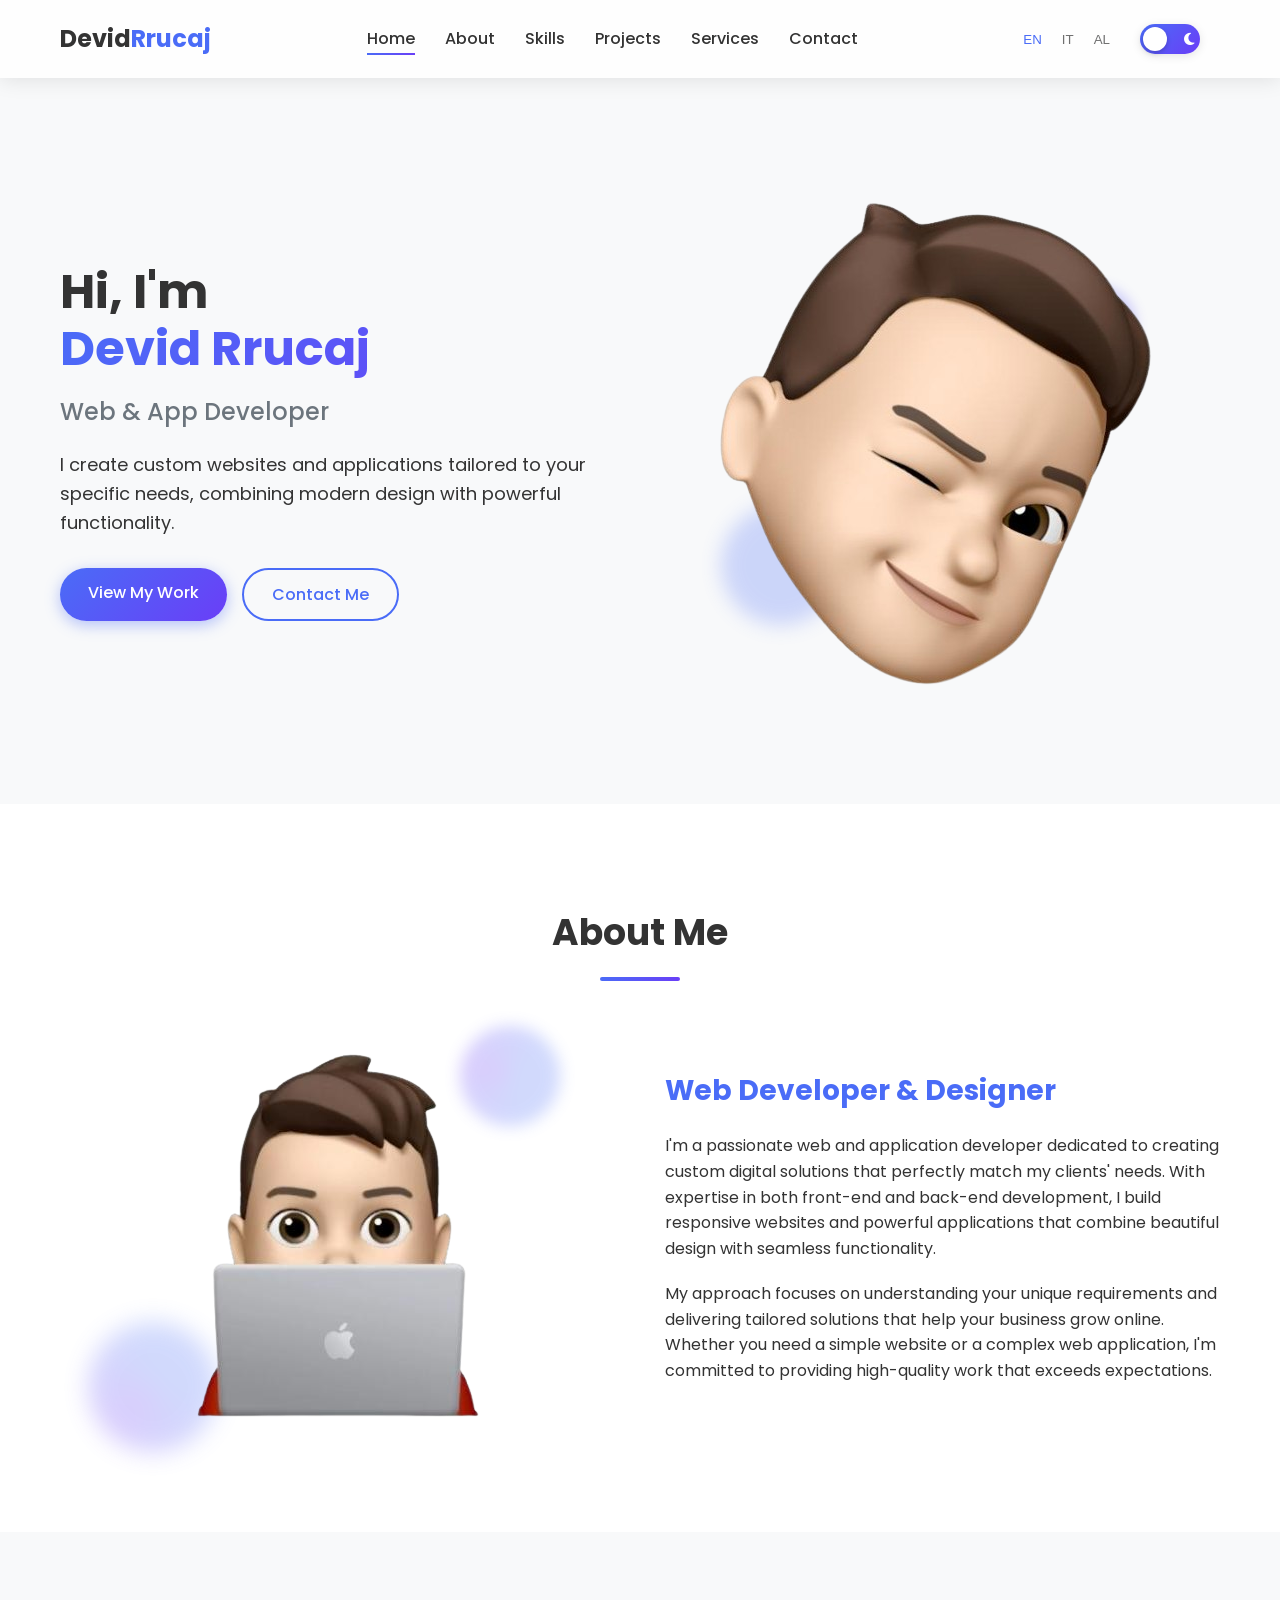
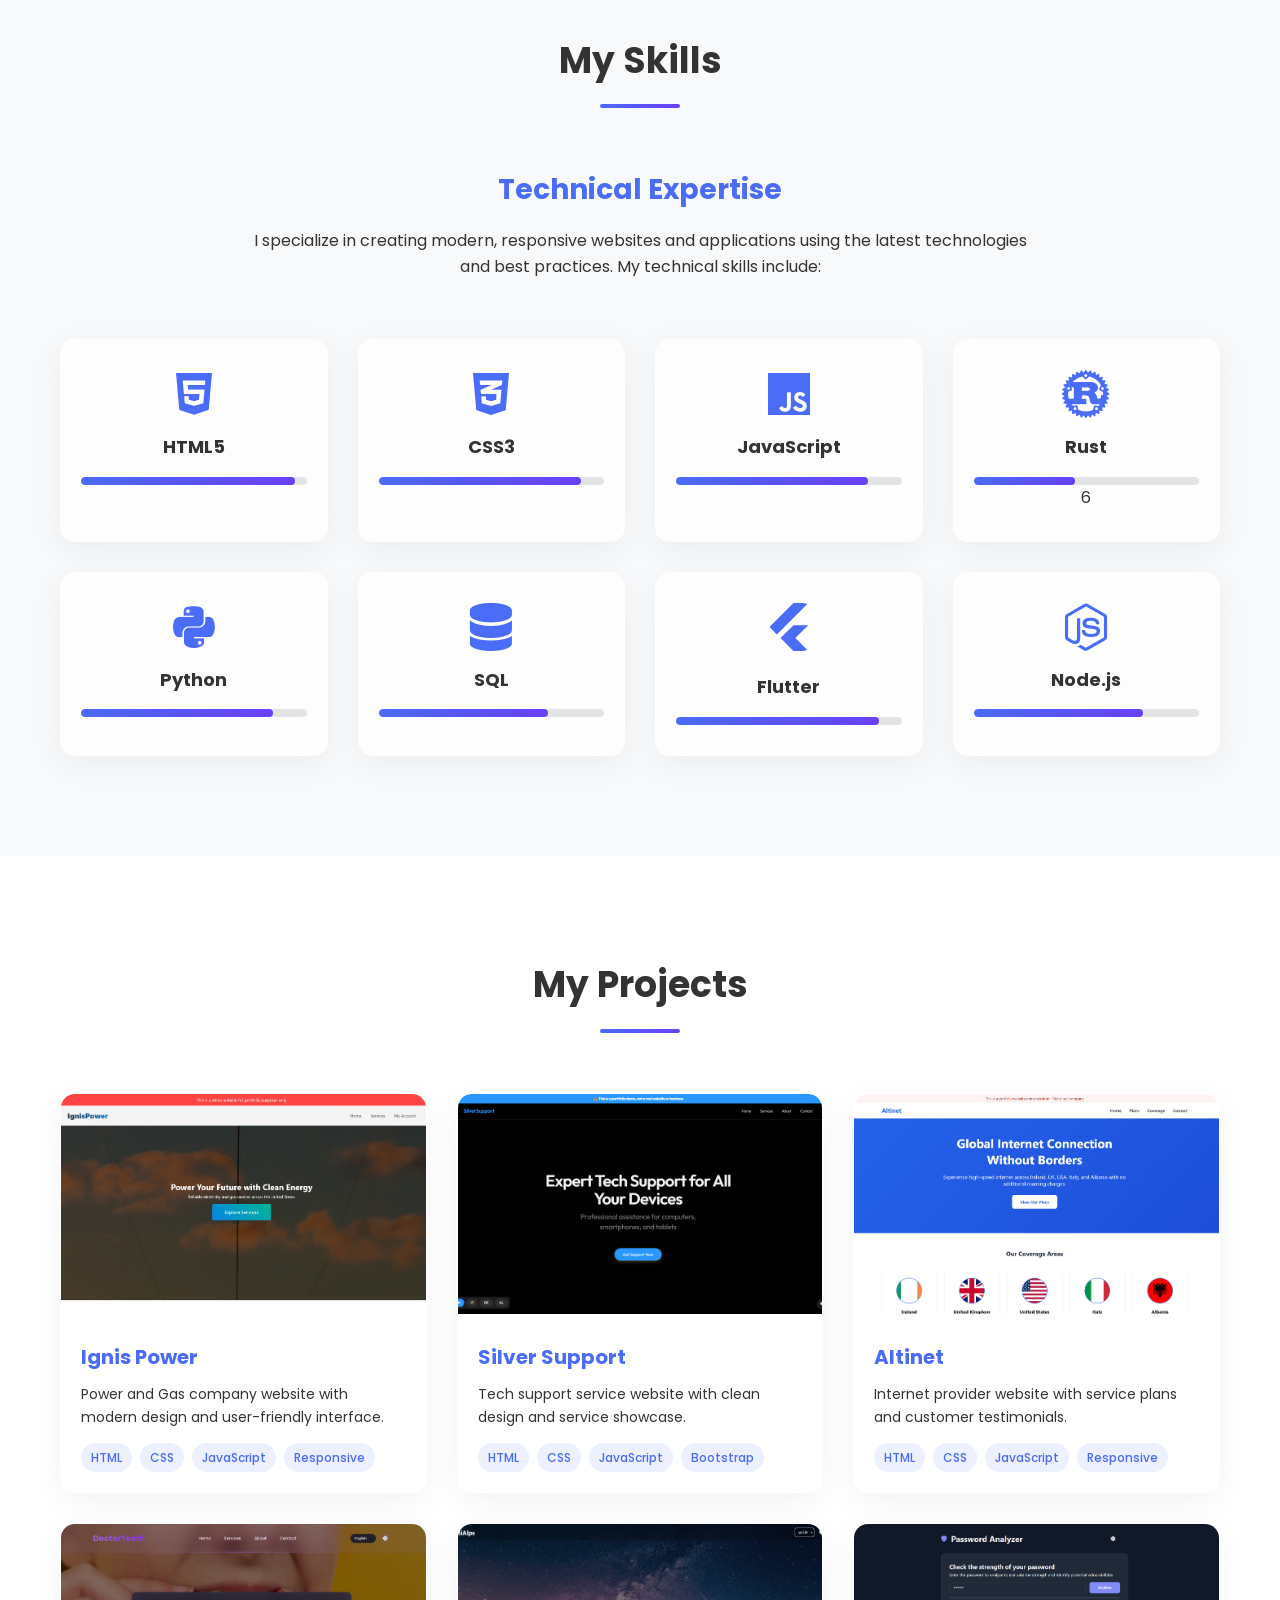
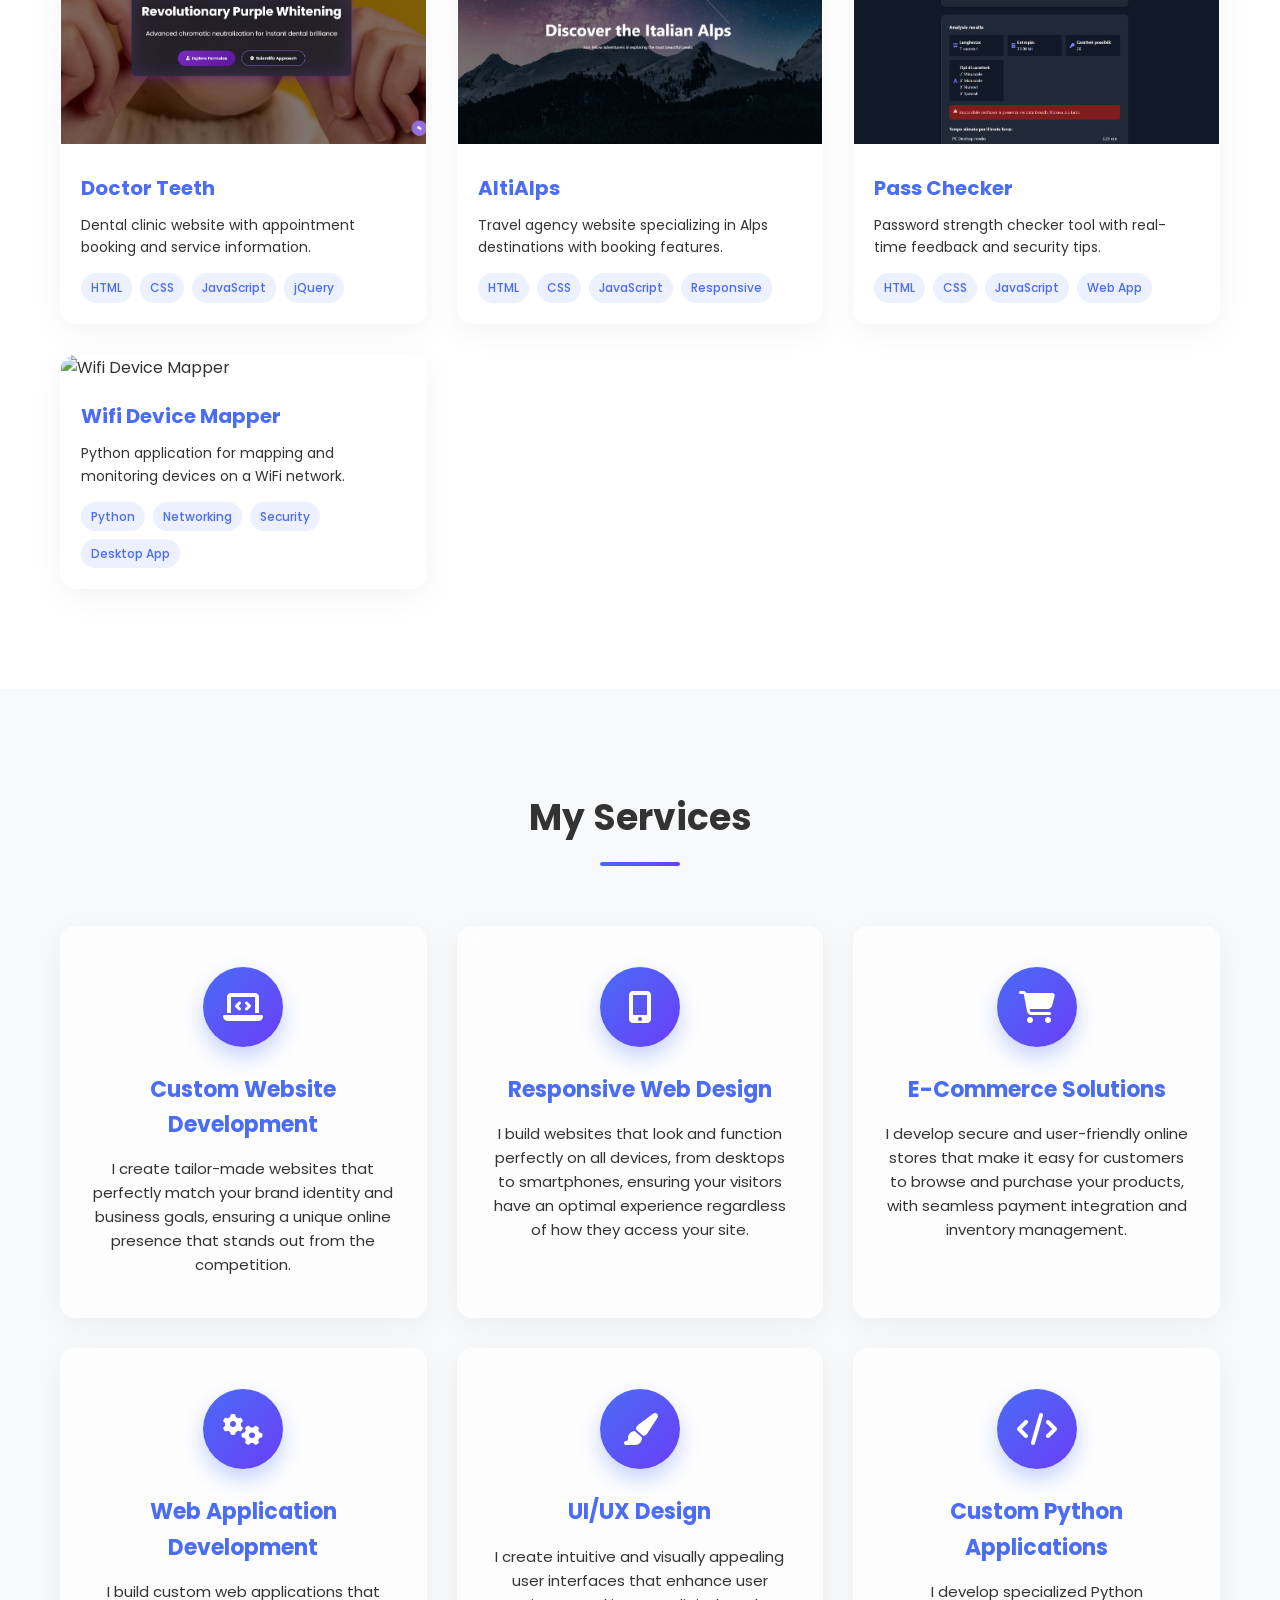
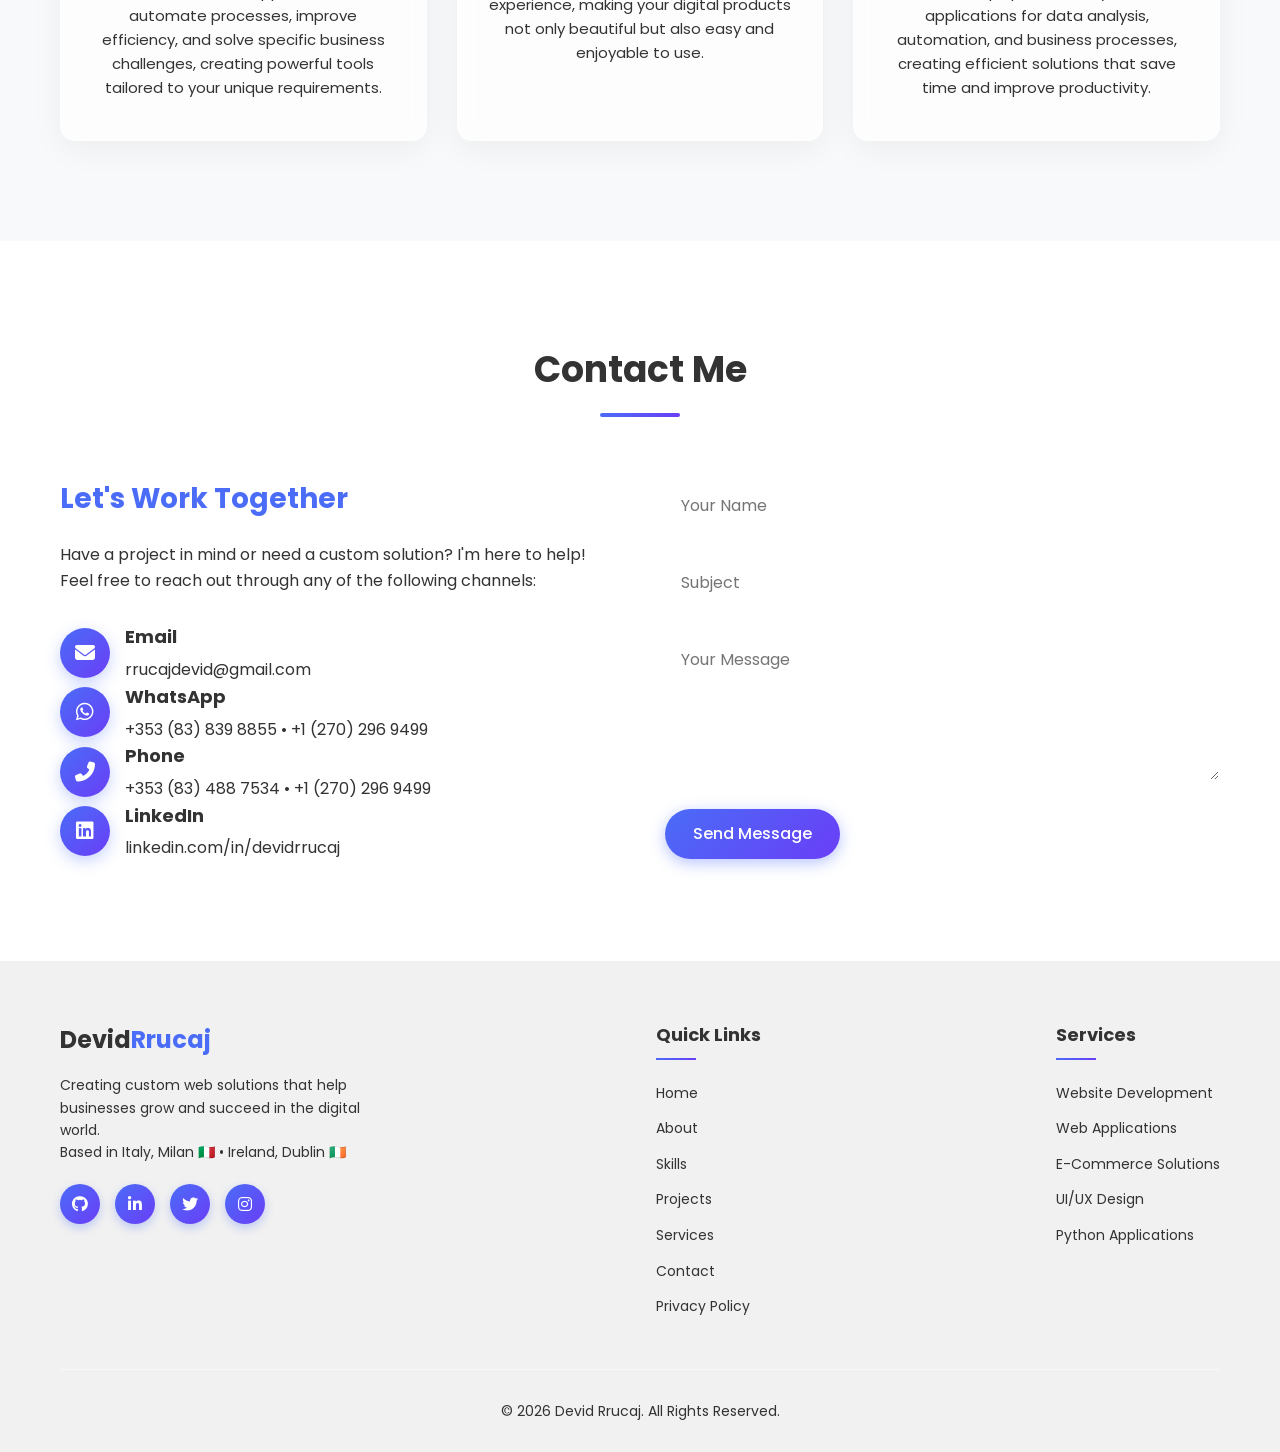
==== index.html @ 8ed17b0d "Update index.html" ====
<!DOCTYPE html>
<html lang="en">
<head>
    <meta charset="UTF-8">
    <meta name="viewport" content="width=device-width, initial-scale=1.0">
    <title>Devid Rrucaj | Web & App Developer</title>
    <link rel="stylesheet" href="css/style.css">
    <link rel="stylesheet" href="https://cdnjs.cloudflare.com/ajax/libs/font-awesome/6.4.0/css/all.min.css">
    <link href="https://fonts.googleapis.com/css2?family=Poppins:wght@300;400;500;600;700&display=swap" rel="stylesheet">
    <link rel="preconnect" href="https://fonts.googleapis.com">
    <link rel="preconnect" href="https://fonts.gstatic.com" crossorigin>
    <link href="https://fonts.googleapis.com/css2?family=Noto+Color+Emoji&display=swap" rel="stylesheet">
</head>
<body class="light-theme">
    <!-- Header Section -->
    <header>
        <div class="container">
            <div class="logo">
                <a href="https://portfolio.ddevid.online" style="text-decoration: none; color: inherit;">
                    <h1>Devid<span>Rrucaj</span></h1>
                </a>
            </div>
            <nav>
                <ul class="nav-links">
                    <li><a href="#home" class="nav-link active" data-en="Home" data-it="Home" data-al="Kryefaqja">Home</a></li>
                    <li><a href="#about" class="nav-link" data-en="About" data-it="Chi Sono" data-al="Rreth Meje">About</a></li>
                    <li><a href="#skills" class="nav-link" data-en="Skills" data-it="Competenze" data-al="Aftësitë">Skills</a></li>
                    <li><a href="#projects" class="nav-link" data-en="Projects" data-it="Progetti" data-al="Projektet">Projects</a></li>
                    <li><a href="#services" class="nav-link" data-en="Services" data-it="Servizi" data-al="Shërbimet">Services</a></li>
                    <li><a href="#contact" class="nav-link" data-en="Contact" data-it="Contatti" data-al="Kontakt">Contact</a></li>
                </ul>
            </nav>
            <div class="header-controls">
                <div class="language-selector">
                    <button class="lang-btn active" data-lang="en">EN</button>
                    <button class="lang-btn" data-lang="it">IT</button>
                    <button class="lang-btn" data-lang="al">AL</button>
                </div>
                <div class="theme-toggle">
                    <i class="fas fa-sun"></i>
                    <i class="fas fa-moon"></i>
                </div>
                <div class="mobile-menu-btn">
                    <span></span>
                    <span></span>
                    <span></span>
                </div>
            </div>
        </div>
    </header>

    <!-- Hero Section -->
    <section id="home" class="hero">
        <div class="container">
            <div class="hero-content">
                <h1 class="hero-title">
                    <span data-en="Hi, I'm" data-it="Ciao, sono" data-al="Përshëndetje, unë jam">Hi, I'm</span>
                    <span class="highlight">Devid Rrucaj</span>
                </h1>
                <h2 class="hero-subtitle">
                    <span data-en="Web & App Developer" data-it="Sviluppatore Web & App" data-al="Zhvillues Web & App">Web & App Developer</span>
                </h2>
                <p class="hero-description" data-en="I create custom websites and applications tailored to your specific needs, combining modern design with powerful functionality." data-it="Creo siti web e applicazioni personalizzate su misura per le tue esigenze specifiche, combinando design moderno con funzionalità potenti." data-al="Unë krijoj faqe interneti dhe aplikacione të personalizuara për nevojat tuaja specifike, duke kombinuar dizajnin modern me funksionalitet të fuqishëm.">I create custom websites and applications tailored to your specific needs, combining modern design with powerful functionality.</p>
                <div class="hero-buttons">
                    <a href="#projects" class="btn btn-primary" data-en="View My Work" data-it="Vedi i Miei Lavori" data-al="Shiko Punën Time">View My Work</a>
                    <a href="#contact" class="btn btn-secondary" data-en="Contact Me" data-it="Contattami" data-al="Më Kontakto">Contact Me</a>
                </div>
            </div>
            <div class="hero-image">
                <img src="img/profile.png" alt="Devid Rrucaj" class="no-frame">
            </div>
        </div>
    </section>

    <!-- About Section -->
    <section id="about" class="about">
        <div class="container">
            <div class="section-header">
                <h2 class="section-title" data-en="About Me" data-it="Chi Sono" data-al="Rreth Meje">About Me</h2>
                <div class="section-line"></div>
            </div>
            <div class="about-content">
                <div class="about-image">
                    <img src="img/about.png" alt="About Devid Rrucaj" class="no-frame">
                </div>
                <div class="about-text">
                    <h3 data-en="Web Developer & Designer" data-it="Sviluppatore Web & Designer" data-al="Zhvillues Web & Designer">Web Developer & Designer</h3>
                    <p data-en="I'm a passionate web and application developer dedicated to creating custom digital solutions that perfectly match my clients' needs. With expertise in both front-end and back-end development, I build responsive websites and powerful applications that combine beautiful design with seamless functionality." data-it="Sono uno sviluppatore web e di applicazioni appassionato, dedicato a creare soluzioni digitali personalizzate che si adattano perfettamente alle esigenze dei miei clienti. Con competenze sia nello sviluppo front-end che back-end, costruisco siti web responsive e applicazioni potenti che combinano un design accattivante con funzionalità impeccabili." data-al="Jam një zhvillues i pasionuar i faqeve të internetit dhe aplikacioneve, i përkushtuar për të krijuar zgjidhje dixhitale të personalizuara që përshtaten perfekt me nevojat e klientëve të mi. Me ekspertizë si në zhvillimin front-end ashtu edhe në back-end, unë ndërtoj faqe interneti responsive dhe aplikacione të fuqishme që kombinojnë dizajn të bukur me funksionalitet të përsosur.">I'm a passionate web and application developer dedicated to creating custom digital solutions that perfectly match my clients' needs. With expertise in both front-end and back-end development, I build responsive websites and powerful applications that combine beautiful design with seamless functionality.</p>
                    <p data-en="My approach focuses on understanding your unique requirements and delivering tailored solutions that help your business grow online. Whether you need a simple website or a complex web application, I'm committed to providing high-quality work that exceeds expectations." data-it="Il mio approccio si concentra sulla comprensione delle tue esigenze uniche e sulla fornitura di soluzioni su misura che aiutano la tua attività a crescere online. Che tu abbia bisogno di un semplice sito web o di un'applicazione web complessa, mi impegno a fornire un lavoro di alta qualità che superi le aspettative." data-al="Qasja ime fokusohet në kuptimin e kërkesave tuaja unike dhe ofrimin e zgjidhjeve të personalizuara që ndihmojnë biznesin tuaj të rritet online. Nëse keni nevojë për një faqe të thjeshtë interneti ose një aplikacion kompleks, unë jam i përkushtuar të ofroj punë të cilësisë së lartë që tejkalon pritshmëritë.">My approach focuses on understanding your unique requirements and delivering tailored solutions that help your business grow online. Whether you need a simple website or a complex web application, I'm committed to providing high-quality work that exceeds expectations.</p>
                </div>
            </div>
        </div>
    </section>

    <!-- Skills Section -->
    <section id="skills" class="skills">
        <div class="container">
            <div class="section-header">
                <h2 class="section-title" data-en="My Skills" data-it="Le Mie Competenze" data-al="Aftësitë e Mia">My Skills</h2>
                <div class="section-line"></div>
            </div>
            <div class="skills-content">
                <div class="skills-text">
                    <h3 data-en="Technical Expertise" data-it="Competenze Tecniche" data-al="Ekspertizë Teknike">Technical Expertise</h3>
                    <p data-en="I specialize in creating modern, responsive websites and applications using the latest technologies and best practices. My technical skills include:" data-it="Mi specializzo nella creazione di siti web e applicazioni moderne e responsive utilizzando le ultime tecnologie e le migliori pratiche. Le mie competenze tecniche includono:" data-al="Unë specializohem në krijimin e faqeve të internetit dhe aplikacioneve moderne dhe responsive duke përdorur teknologjitë më të fundit dhe praktikat më të mira. Aftësitë e mia teknike përfshijnë:">I specialize in creating modern, responsive websites and applications using the latest technologies and best practices. My technical skills include:</p>
                </div>
                <div class="skills-grid">
                    <div class="skill-card glass-card">
                        <i class="fab fa-html5"></i>
                        <h4>HTML5</h4>
                        <div class="skill-level">
                            <div class="skill-progress" style="width: 95%"></div>
                        </div>
                    </div>
                    <div class="skill-card glass-card">
                        <i class="fab fa-css3-alt"></i>
                        <h4>CSS3</h4>
                        <div class="skill-level">
                            <div class="skill-progress" style="width: 90%"></div>
                        </div>
                    </div>
                    <div class="skill-card glass-card">
                        <i class="fab fa-js"></i>
                        <h4>JavaScript</h4>
                        <div class="skill-level">
                            <div class="skill-progress" style="width: 85%"></div>
                        </div>
                    </div>
                    <div class="skill-card glass-card">
                        <i class="fab fa-rust"></i>
                        <h4>Rust</h4>
                        <div class="skill-level">
                            <div class="skill-progress" style="width: 45%"></div>
                        </div>6
                    </div>
                    <div class="skill-card glass-card">
                        <i class="fab fa-python"></i>
                        <h4>Python</h4>
                        <div class="skill-level">
                            <div class="skill-progress" style="width: 85%"></div>
                        </div>
                    </div>
                    <div class="skill-card glass-card">
                        <i class="fas fa-database"></i>
                        <h4>SQL</h4>
                        <div class="skill-level">
                            <div class="skill-progress" style="width: 75%"></div>
                        </div>
                    </div>
                    <div class="skill-card glass-card">
                        <img id="flutter-icon" src="img/assets/svg/flutterdark.svg" alt="Flutter" style="width: 48px; height: 48px; margin-bottom: 15px; color: var(--primary-color);" draggable="false">
                        <h4>Flutter</h4>
                        <div class="skill-level">
                            <div class="skill-progress" style="width: 90%"></div>
                        </div>
                    </div>
                    <div class="skill-card glass-card">
                        <i class="fab fa-node-js"></i>
                        <h4>Node.js</h4>
                        <div class="skill-level">
                            <div class="skill-progress" style="width: 75%"></div>
                        </div>
                    </div>
                </div>
            </div>
        </div>
    </section>

    <!-- Projects Section -->
    <section id="projects" class="projects">
        <div class="container">
            <div class="section-header">
                <h2 class="section-title" data-en="My Projects" data-it="I Miei Progetti" data-al="Projektet e Mia">My Projects</h2>
                <div class="section-line"></div>
            </div>
            <div class="projects-grid">
                <div class="project-card glass-card">
                    <div class="project-image">
                        <img src="img/projects/ignis-power.jpg" alt="Ignis Power">
                        <div class="project-overlay">
                            <a href="https://dddevid.github.io/Business-websites-templates/IgnisPower%20-%20PowerAndGas/index.html" target="_blank" class="btn btn-view">View Project</a>
                        </div>
                    </div>
                    <div class="project-info">
                        <h3>Ignis Power</h3>
                        <p data-en="Power and Gas company website with modern design and user-friendly interface." data-it="Sito web di una compagnia di energia e gas con design moderno e interfaccia user-friendly." data-al="Faqe interneti për kompani energjie dhe gazi me dizajn modern dhe ndërfaqe të përdorshme.">Power and Gas company website with modern design and user-friendly interface.</p>
                        <div class="project-tags">
                            <span>HTML</span>
                            <span>CSS</span>
                            <span>JavaScript</span>
                            <span>Responsive</span>
                        </div>
                    </div>
                </div>
                <div class="project-card glass-card">
                    <div class="project-image">
                        <img src="img/projects/silver-support.jpg" alt="Silver Support">
                        <div class="project-overlay">
                            <a href="https://dddevid.github.io/Business-websites-templates/SilverSupport%20-%20TechSupport/index.html" target="_blank" class="btn btn-view">View Project</a>
                        </div>
                    </div>
                    <div class="project-info">
                        <h3>Silver Support</h3>
                        <p data-en="Tech support service website with clean design and service showcase." data-it="Sito web di servizi di supporto tecnico con design pulito e presentazione dei servizi." data-al="Faqe interneti për shërbime të mbështetjes teknike me dizajn të pastër dhe prezantim të shërbimeve.">Tech support service website with clean design and service showcase.</p>
                        <div class="project-tags">
                            <span>HTML</span>
                            <span>CSS</span>
                            <span>JavaScript</span>
                            <span>Bootstrap</span>
                        </div>
                    </div>
                </div>
                <div class="project-card glass-card">
                    <div class="project-image">
                        <img src="img/projects/altinet.jpg" alt="Altinet">
                        <div class="project-overlay">
                            <a href="https://dddevid.github.io/Business-websites-templates/Altinet%20-%20InternetProvider/index.html" target="_blank" class="btn btn-view">View Project</a>
                        </div>
                    </div>
                    <div class="project-info">
                        <h3>Altinet</h3>
                        <p data-en="Internet provider website with service plans and customer testimonials." data-it="Sito web di un provider internet con piani di servizio e testimonianze dei clienti." data-al="Faqe interneti për ofrues interneti me plane shërbimi dhe dëshmi klientësh.">Internet provider website with service plans and customer testimonials.</p>
                        <div class="project-tags">
                            <span>HTML</span>
                            <span>CSS</span>
                            <span>JavaScript</span>
                            <span>Responsive</span>
                        </div>
                    </div>
                </div>
                <div class="project-card glass-card">
                    <div class="project-image">
                        <img src="img/projects/doctor-teeth.jpg" alt="Doctor Teeth">
                        <div class="project-overlay">
                            <a href="https://dddevid.github.io/Business-websites-templates/DoctorTeeth/" target="_blank" class="btn btn-view">View Project</a>
                        </div>
                    </div>
                    <div class="project-info">
                        <h3>Doctor Teeth</h3>
                        <p data-en="Dental clinic website with appointment booking and service information." data-it="Sito web di una clinica dentale con prenotazione appuntamenti e informazioni sui servizi." data-al="Faqe interneti për klinikë dentare me rezervim takimesh dhe informacione për shërbimet.">Dental clinic website with appointment booking and service information.</p>
                        <div class="project-tags">
                            <span>HTML</span>
                            <span>CSS</span>
                            <span>JavaScript</span>
                            <span>jQuery</span>
                        </div>
                    </div>
                </div>
                <div class="project-card glass-card">
                    <div class="project-image">
                        <img src="img/projects/alti-alps.jpg" alt="AltiAlps">
                        <div class="project-overlay">
                            <a href="https://dddevid.github.io/Business-websites-templates/AltiAlps%20-%20TravelToTheAlps/" target="_blank" class="btn btn-view">View Project</a>
                        </div>
                    </div>
                    <div class="project-info">
                        <h3>AltiAlps</h3>
                        <p data-en="Travel agency website specializing in Alps destinations with booking features." data-it="Sito web di un'agenzia di viaggi specializzata in destinazioni alpine con funzionalità di prenotazione." data-al="Faqe interneti për agjenci udhëtimi e specializuar në destinacione alpine me funksione rezervimi.">Travel agency website specializing in Alps destinations with booking features.</p>
                        <div class="project-tags">
                            <span>HTML</span>
                            <span>CSS</span>
                            <span>JavaScript</span>
                            <span>Responsive</span>
                        </div>
                    </div>
                </div>
                <div class="project-card glass-card">
                    <div class="project-image">
                        <img src="img/projects/pass-checker.jpg" alt="Pass Checker">
                        <div class="project-overlay">
                            <a href="https://dddevid.github.io/PassChecker/" target="_blank" class="btn btn-view">View Project</a>
                        </div>
                    </div>
                    <div class="project-info">
                        <h3>Pass Checker</h3>
                        <p data-en="Password strength checker tool with real-time feedback and security tips." data-it="Strumento di verifica della robustezza delle password con feedback in tempo reale e suggerimenti per la sicurezza." data-al="Mjet për kontrollin e fortësisë së fjalëkalimeve me reagime në kohë reale dhe këshilla sigurie.">Password strength checker tool with real-time feedback and security tips.</p>
                        <div class="project-tags">
                            <span>HTML</span>
                            <span>CSS</span>
                            <span>JavaScript</span>
                            <span>Web App</span>
                        </div>
                    </div>
                </div>
                <div class="project-card glass-card">
                    <div class="project-image">
                        <img src="https://github.com/dddevid/WifiDeviceMapper/blob/main/Images/image(3).png?raw=true" alt="Wifi Device Mapper">
                        <div class="project-overlay">
                            <a href="https://github.com/dddevid/WifiDeviceMapper" target="_blank" class="btn btn-view">View Project</a>
                        </div>
                    </div>
                    <div class="project-info">
                        <h3>Wifi Device Mapper</h3>
                        <p data-en="Python application for mapping and monitoring devices on a WiFi network." data-it="Applicazione Python per mappare e monitorare i dispositivi su una rete WiFi." data-al="Aplikacion Python për hartimin dhe monitorimin e pajisjeve në një rrjet WiFi.">Python application for mapping and monitoring devices on a WiFi network.</p>
                        <div class="project-tags">
                            <span>Python</span>
                            <span>Networking</span>
                            <span>Security</span>
                            <span>Desktop App</span>
                        </div>
                    </div>
                </div>
            </div>
        </div>
    </section>

    <!-- Services Section -->
    <section id="services" class="services">
        <div class="container">
            <div class="section-header">
                <h2 class="section-title" data-en="My Services" data-it="I Miei Servizi" data-al="Shërbimet e Mia">My Services</h2>
                <div class="section-line"></div>
            </div>
            <div class="services-grid">
                <div class="service-card glass-card">
                    <div class="service-icon">
                        <i class="fas fa-laptop-code"></i>
                    </div>
                    <h3 data-en="Custom Website Development" data-it="Sviluppo di Siti Web Personalizzati" data-al="Zhvillim i Faqeve të Internetit të Personalizuara">Custom Website Development</h3>
                    <p data-en="I create tailor-made websites that perfectly match your brand identity and business goals, ensuring a unique online presence that stands out from the competition." data-it="Creo siti web su misura che si adattano perfettamente all'identità del tuo brand e agli obiettivi aziendali, garantendo una presenza online unica che si distingue dalla concorrenza." data-al="Unë krijoj faqe interneti të personalizuara që përshtaten perfekt me identitetin e markës tuaj dhe qëllimet e biznesit, duke siguruar një prezencë unike online që dallohet nga konkurrenca.">I create tailor-made websites that perfectly match your brand identity and business goals, ensuring a unique online presence that stands out from the competition.</p>
                </div>
                <div class="service-card glass-card">
                    <div class="service-icon">
                        <i class="fas fa-mobile-alt"></i>
                    </div>
                    <h3 data-en="Responsive Web Design" data-it="Design Web Responsive" data-al="Dizajn Web Responsive">Responsive Web Design</h3>
                    <p data-en="I build websites that look and function perfectly on all devices, from desktops to smartphones, ensuring your visitors have an optimal experience regardless of how they access your site." data-it="Costruisco siti web che appaiono e funzionano perfettamente su tutti i dispositivi, dai desktop agli smartphone, garantendo ai tuoi visitatori un'esperienza ottimale indipendentemente da come accedono al tuo sito." data-al="Unë ndërtoj faqe interneti që duken dhe funzionojnë perfekt në të gjitha pajisjet, nga kompjuterët desktop tek telefonat inteligjentë, duke siguruar që vizitorët tuaj të kenë një përvojë optimale pavarësisht se si hyjnë në faqen tuaj.">I build websites that look and function perfectly on all devices, from desktops to smartphones, ensuring your visitors have an optimal experience regardless of how they access your site.</p>
                </div>
                <div class="service-card glass-card">
                    <div class="service-icon">
                        <i class="fas fa-shopping-cart"></i>
                    </div>
                    <h3 data-en="E-Commerce Solutions" data-it="Soluzioni E-Commerce" data-al="Zgjidhje E-Commerce">E-Commerce Solutions</h3>
                    <p data-en="I develop secure and user-friendly online stores that make it easy for customers to browse and purchase your products, with seamless payment integration and inventory management." data-it="Sviluppo negozi online sicuri e facili da usare che rendono semplice per i clienti sfogliare e acquistare i tuoi prodotti, con integrazione dei pagamenti e gestione dell'inventario senza problemi." data-al="Unë zhvilloj dyqane online të sigurta dhe të përdorshme që e bëjnë të lehtë për klientët të shfletojnë dhe të blejnë produktet tuaja, me integrim të pagesave dhe menaxhim të inventarit pa probleme.">I develop secure and user-friendly online stores that make it easy for customers to browse and purchase your products, with seamless payment integration and inventory management.</p>
                </div>
                <div class="service-card glass-card">
                    <div class="service-icon">
                        <i class="fas fa-cogs"></i>
                    </div>
                    <h3 data-en="Web Application Development" data-it="Sviluppo di Applicazioni Web" data-al="Zhvillimi i Aplikacioneve Web">Web Application Development</h3>
                    <p data-en="I build custom web applications that automate processes, improve efficiency, and solve specific business challenges, creating powerful tools tailored to your unique requirements." data-it="Costruisco applicazioni web personalizzate che automatizzano i processi, migliorano l'efficienza e risolvono sfide aziendali specifiche, creando strumenti potenti adattati alle tue esigenze uniche." data-al="Unë ndërtoj aplikacione web të personalizuara që automatizojnë proceset, përmirësojnë efikasitetin dhe zgjidhin sfida specifike të biznesit, duke krijuar mjete të fuqishme të përshtatura për kërkesat tuaja unike.">I build custom web applications that automate processes, improve efficiency, and solve specific business challenges, creating powerful tools tailored to your unique requirements.</p>
                </div>
                <div class="service-card glass-card">
                    <div class="service-icon">
                        <i class="fas fa-paint-brush"></i>
                    </div>
                    <h3 data-en="UI/UX Design" data-it="Design UI/UX" data-al="Dizajn UI/UX">UI/UX Design</h3>
                    <p data-en="I create intuitive and visually appealing user interfaces that enhance user experience, making your digital products not only beautiful but also easy and enjoyable to use." data-it="Creo interfacce utente intuitive e visivamente accattivanti che migliorano l'esperienza utente, rendendo i tuoi prodotti digitali non solo belli ma anche facili e piacevoli da usare." data-al="Unë krijoj ndërfaqe përdoruesi intuitive dhe vizualisht tërheqëse që përmirësojnë përvojën e përdoruesit, duke i bërë produktet tuaja dixhitale jo vetëm të bukura por edhe të lehta dhe të këndshme për t'u përdorur.">I create intuitive and visually appealing user interfaces that enhance user experience, making your digital products not only beautiful but also easy and enjoyable to use.</p>
                </div>
                <div class="service-card glass-card">
                    <div class="service-icon">
                        <i class="fas fa-code"></i>
                    </div>
                    <h3 data-en="Custom Python Applications" data-it="Applicazioni Python Personalizzate" data-al="Aplikacione Python të Personalizuara">Custom Python Applications</h3>
                    <p data-en="I develop specialized Python applications for data analysis, automation, and business processes, creating efficient solutions that save time and improve productivity." data-it="Sviluppo applicazioni Python specializzate per l'analisi dei dati, l'automazione e i processi aziendali, creando soluzioni efficienti che fanno risparmiare tempo e migliorano la produttività." data-al="Unë zhvilloj aplikacione të specializuara Python për analizën e të dhënave, automatizimin dhe proceset e biznesit, duke krijuar zgjidhje efikase që kursejnë kohë dhe përmirësojnë produktivitetin.">I develop specialized Python applications for data analysis, automation, and business processes, creating efficient solutions that save time and improve productivity.</p>
                </div>
            </div>
        </div>
    </section>

    <!-- Contact Section -->
    <section id="contact" class="contact">
        <div class="container">
            <div class="section-header">
                <h2 class="section-title" data-en="Contact Me" data-it="Contattami" data-al="Më Kontakto">Contact Me</h2>
                <div class="section-line"></div>
            </div>
            <div class="contact-content">
                <div class="contact-info">
                    <div class="contact-text">
                        <h3 data-en="Let's Work Together" data-it="Lavoriamo Insieme" data-al="Le të Punojmë Së Bashku">Let's Work Together</h3>
                        <p data-en="Have a project in mind or need a custom solution? I'm here to help! Feel free to reach out through any of the following channels:" data-it="Hai un progetto in mente o hai bisogno di una soluzione personalizzata? Sono qui per aiutarti! Sentiti libero di contattarmi attraverso uno dei seguenti canali:" data-al="Keni një projekt në mendje ose keni nevojë për një zgjidhje të personalizuar? Unë jam kët
                        </div>
                    </div>
                    <div class="contact-methods">
                        <div class="contact-method">
                            <div class="contact-icon">
                                <i class="fas fa-envelope"></i>
                            </div>
                            <div class="contact-details">
                                <h4 data-en="Email" data-it="Email" data-al="Email">Email</h4>
                                <a href="mailto:rrucajdevid@gmail.com">rrucajdevid@gmail.com</a>
                            </div>
                        </div>
                        <div class="contact-method">
                            <div class="contact-icon">
                                <i class="fab fa-whatsapp"></i>
                            </div>
                            <div class="contact-details">
                                <h4 data-en="WhatsApp" data-it="WhatsApp" data-al="WhatsApp">WhatsApp</h4>
                                <a href="https://wa.me/353838398855" target="_blank">+353 (83) 839 8855</a>
                                <span class="contact-separator">•</span>
                                <a href="https://wa.me/12702969499" target="_blank">+1 (270) 296 9499</a>
                            </div>
                        </div>
                        <div class="contact-method">
                            <div class="contact-icon">
                                <i class="fas fa-phone-alt"></i>
                            </div>
                            <div class="contact-details">
                                <h4 data-en="Phone" data-it="Telefono" data-al="Telefon">Phone</h4>
                                <a href="tel:+353834887534">+353 (83) 488 7534</a>
                                <span class="contact-separator">•</span>
                                <a href="tel:+12702969499">+1 (270) 296 9499</a>
                            </div>
                        </div>
                        <div class="contact-method">
                            <div class="contact-icon">
                                <i class="fab fa-linkedin"></i>
                            </div>
                            <div class="contact-details">
                                <h4 data-en="LinkedIn" data-it="LinkedIn" data-al="LinkedIn">LinkedIn</h4>
                                <a href="https://www.linkedin.com/in/devid-rrucaj-ba467b358" target="_blank">linkedin.com/in/devidrrucaj</a>
                            </div>
                        </div>
                    </div>
                </div>
                <div class="contact-form">
                    <form id="contact-form">
                        <div class="form-group">
                            <input type="text" class="form-control" id="name-input" placeholder="Your Name" name="name" required data-en-placeholder="Your Name" data-it-placeholder="Il Tuo Nome" data-al-placeholder="Emri Juaj">
                        </div>
                        <div class="form-group">
                            <input type="text" class="form-control" id="subject-input" placeholder="Subject" name="subject" required data-en-placeholder="Subject" data-it-placeholder="Oggetto" data-al-placeholder="Subjekti">
                        </div>
                        <div class="form-group">
                            <textarea class="form-control" id="message-input" placeholder="Your Message" name="message" required data-en-placeholder="Your Message" data-it-placeholder="Il Tuo Messaggio" data-al-placeholder="Mesazhi Juaj"></textarea>
                        </div>
                        <a href="#" id="send-email-btn" class="btn btn-primary" data-en="Send Message" data-it="Invia Messaggio" data-al="Dërgo Mesazhin">Send Message</a>
                    </form>
                </div>
            </div>
        </div>
    </section>

    <!-- Footer -->
    <footer>
        <div class="container">
            <div class="footer-content">
                <div class="footer-logo">
                    <h2>Devid<span>Rrucaj</span></h2>
                    <p data-en="Creating custom web solutions that help businesses grow and succeed in the digital world." data-it="Creo soluzioni web personalizzate che aiutano le aziende a crescere e avere successo nel mondo digitale." data-al="Krijoj zgjidhje web të personalizuara që ndihmojnë bizneset të rriten dhe të kenë sukses në botën dixhitale.">Creating custom web solutions that help businesses grow and succeed in the digital world.</p>
                    <p class="location-info" data-en="Based in Italy, Milan 🇮🇹 • Ireland, Dublin 🇮🇪" data-it="Basato in Italia, Milano 🇮🇹 • Irlanda, Dublino 🇮🇪" data-al="Bazuar në Itali, Milano 🇮🇹 • Irlandë, Dublin 🇮🇪">Based in Italy, Milan 🇮🇹 • Ireland, Dublin 🇮🇪</p>
                    <div class="social-links">
                        <a href="https://github.com/dddevid" target="_blank" class="social-link"><i class="fab fa-github"></i></a>
                        <a href="https://www.linkedin.com/in/devid-rrucaj-ba467b358" target="_blank" class="social-link"><i class="fab fa-linkedin-in"></i></a>
                        <a href="https://x.com/ddevid_1" target="_blank" class="social-link"><i class="fab fa-twitter"></i></a>
                        <a href="https://instagram.com/devidrrucaj" target="_blank" class="social-link"><i class="fab fa-instagram"></i></a>
                    </div>
                </div>
                <div class="footer-links">
                    <h3 data-en="Quick Links" data-it="Link Rapidi" data-al="Lidhje të Shpejta">Quick Links</h3>
                    <ul>
                        <li><a href="#home" data-en="Home" data-it="Home" data-al="Kryefaqja">Home</a></li>
                        <li><a href="#about" data-en="About" data-it="Chi Sono" data-al="Rreth Meje">About</a></li>
                        <li><a href="#skills" data-en="Skills" data-it="Competenze" data-al="Aftësitë">Skills</a></li>
                        <li><a href="#projects" data-en="Projects" data-it="Progetti" data-al="Projektet">Projects</a></li>
                        <li><a href="#services" data-en="Services" data-it="Servizi" data-al="Shërbimet">Services</a></li>
                        <li><a href="#contact" data-en="Contact" data-it="Contatti" data-al="Kontakt">Contact</a></li>
                        <li><a href="privacy-policy.html" data-en="Privacy Policy" data-it="Informativa sulla Privacy" data-al="Politika e Privatësisë">Privacy Policy</a></li>
                    </ul>
                </div>
                <div class="footer-links">
                    <h3 data-en="Services" data-it="Servizi" data-al="Shërbimet">Services</h3>
                    <ul>
                        <li><a href="#services" data-en="Website Development" data-it="Sviluppo Siti Web" data-al="Zhvillim i Faqeve të Internetit">Website Development</a></li>
                        <li><a href="#services" data-en="Web Applications" data-it="Applicazioni Web" data-al="Aplikacione Web">Web Applications</a></li>
                        <li><a href="#services" data-en="E-Commerce Solutions" data-it="Soluzioni E-Commerce" data-al="Zgjidhje E-Commerce">E-Commerce Solutions</a></li>
                        <li><a href="#services" data-en="UI/UX Design" data-it="Design UI/UX" data-al="Dizajn UI/UX">UI/UX Design</a></li>
                        <li><a href="#services" data-en="Python Applications" data-it="Applicazioni Python" data-al="Aplikacione Python">Python Applications</a></li>
                    </ul>
                </div>
            </div>
            <div class="footer-bottom">
                <p>&copy; <span id="current-year">2025</span> Devid Rrucaj. <span data-en="All Rights Reserved." data-it="Tutti i Diritti Riservati." data-al="Të Gjitha të Drejtat të Rezervuara.">All Rights Reserved.</span></p>
            </div>
        </div>
    </footer>

    <!-- Scroll to Top Button -->
    <button id="scroll-to-top" class="scroll-to-top">
        <i class="fas fa-arrow-up"></i>
    </button>

    <script src="js/script.js"></script>
    <script>
        // Update current year in footer
        document.getElementById('current-year').textContent = new Date().getFullYear();
    </script>
</body>
</html>
---- css/style.css ----
/* Global Styles */
:root {
    /* Light Theme Variables */
    --primary-color: #4a6cf7;
    --secondary-color: #6c757d;
    --text-color: #333;
    --bg-color: #f8f9fa;
    --card-bg: rgba(255, 255, 255, 0.7);
    --card-border: rgba(255, 255, 255, 0.4);
    --card-shadow: rgba(0, 0, 0, 0.05);
    --section-bg: #ffffff;
    --header-bg: rgba(255, 255, 255, 0.8);
    --footer-bg: #f1f1f1;
    --gradient-start: #4a6cf7;
    --gradient-end: #6a3ef7;
}

.dark-theme {
    /* Dark Theme Variables */
    --primary-color: #6a3ef7;
    --secondary-color: #adb5bd;
    --text-color: #f8f9fa;
    --bg-color: #121212;
    --card-bg: rgba(30, 30, 30, 0.7);
    --card-border: rgba(255, 255, 255, 0.1);
    --card-shadow: rgba(0, 0, 0, 0.2);
    --section-bg: #1e1e1e;
    --header-bg: rgba(18, 18, 18, 0.8);
    --footer-bg: #1a1a1a;
    --gradient-start: #6a3ef7;
    --gradient-end: #4a6cf7;
}

* {
    margin: 0;
    padding: 0;
    box-sizing: border-box;
}

html {
    scroll-behavior: smooth;
}

body {
    font-family: 'Poppins', sans-serif;
    background-color: var(--bg-color);
    color: var(--text-color);
    line-height: 1.6;
    transition: background-color 0.3s ease, color 0.3s ease;
}

.container {
    max-width: 1200px;
    margin: 0 auto;
    padding: 0 20px;
}

a {
    text-decoration: none;
    color: var(--primary-color);
    transition: color 0.3s ease;
}

a:hover {
    color: var(--gradient-end);
}

img {
    max-width: 100%;
    height: auto;
    border-radius: 10px;
}

.no-frame {
    border-radius: 0 !important;
    box-shadow: none !important;
}

/* Glass Card Effect */
.glass-card {
    background: var(--card-bg);
    backdrop-filter: blur(10px);
    -webkit-backdrop-filter: blur(10px);
    border: 1px solid var(--card-border);
    border-radius: 15px;
    box-shadow: 0 8px 32px 0 var(--card-shadow);
    transition: transform 0.3s ease, box-shadow 0.3s ease;
}

.glass-card:hover {
    transform: translateY(-5px);
    box-shadow: 0 12px 40px 0 var(--card-shadow);
}

/* Buttons */
.btn {
    display: inline-block;
    padding: 12px 28px;
    border-radius: 30px;
    font-weight: 500;
    text-align: center;
    cursor: pointer;
    transition: all 0.3s ease;
    border: none;
    font-size: 16px;
}

.btn-primary {
    background: linear-gradient(135deg, var(--gradient-start), var(--gradient-end));
    color: white;
    box-shadow: 0 4px 15px rgba(74, 108, 247, 0.4);
}

.btn-primary:hover {
    box-shadow: 0 8px 25px rgba(74, 108, 247, 0.6);
    transform: translateY(-2px);
    color: white;
}

.btn-secondary {
    background: transparent;
    color: var(--primary-color);
    border: 2px solid var(--primary-color);
}

.btn-secondary:hover {
    background: var(--primary-color);
    color: white;
    transform: translateY(-2px);
}

.btn-view {
    padding: 10px 20px;
    font-size: 14px;
    background: linear-gradient(135deg, var(--gradient-start), var(--gradient-end));
    color: white;
    border-radius: 25px;
    box-shadow: 0 4px 15px rgba(74, 108, 247, 0.4);
}

.btn-view:hover {
    box-shadow: 0 8px 25px rgba(74, 108, 247, 0.6);
    transform: translateY(-2px);
    color: white;
}

/* Section Styles */
section {
    padding: 100px 0;
    background-color: var(--section-bg);
    transition: background-color 0.3s ease;
}

section:nth-child(even) {
    background-color: var(--bg-color);
}

.section-header {
    text-align: center;
    margin-bottom: 60px;
}

.section-title {
    font-size: 36px;
    font-weight: 700;
    margin-bottom: 15px;
    position: relative;
    display: inline-block;
}

.section-line {
    width: 80px;
    height: 4px;
    background: linear-gradient(135deg, var(--gradient-start), var(--gradient-end));
    margin: 0 auto;
    border-radius: 2px;
}

/* Header Styles */
header {
    position: fixed;
    top: 0;
    left: 0;
    width: 100%;
    z-index: 1000;
    background: var(--header-bg);
    backdrop-filter: blur(10px);
    -webkit-backdrop-filter: blur(10px);
    box-shadow: 0 2px 20px rgba(0, 0, 0, 0.1);
    transition: background 0.3s ease, box-shadow 0.3s ease;
}

header .container {
    display: flex;
    justify-content: space-between;
    align-items: center;
    padding: 20px;
}

.logo h1 {
    font-size: 24px;
    font-weight: 700;
}

.logo span {
    color: var(--primary-color);
}

.nav-links {
    display: flex;
    list-style: none;
}

.nav-links li {
    margin: 0 15px;
}

.nav-link {
    color: var(--text-color);
    font-weight: 500;
    position: relative;
    padding: 5px 0;
}

.nav-link::after {
    content: '';
    position: absolute;
    bottom: 0;
    left: 0;
    width: 0;
    height: 2px;
    background: linear-gradient(135deg, var(--gradient-start), var(--gradient-end));
    transition: width 0.3s ease;
}

.nav-link:hover::after,
.nav-link.active::after {
    width: 100%;
}

.header-controls {
    display: flex;
    align-items: center;
}

.language-selector {
    display: flex;
    margin-right: 20px;
}

.lang-btn {
    background: transparent;
    border: none;
    color: var(--text-color);
    cursor: pointer;
    padding: 5px 10px;
    font-weight: 500;
    opacity: 0.7;
    transition: opacity 0.3s ease;
}

.lang-btn.active {
    opacity: 1;
    color: var(--primary-color);
}

.theme-toggle {
    cursor: pointer;
    margin-right: 20px;
    position: relative;
    width: 60px;
    height: 30px;
    background: linear-gradient(135deg, var(--gradient-start), var(--gradient-end));
    border-radius: 30px;
    display: flex;
    align-items: center;
    justify-content: space-between;
    padding: 0 5px;
    box-shadow: 0 2px 10px rgba(0, 0, 0, 0.1);
}

.theme-toggle i {
    color: white;
    font-size: 14px;
    z-index: 1;
}

.theme-toggle::after {
    content: '';
    position: absolute;
    width: 24px;
    height: 24px;
    background-color: white;
    border-radius: 50%;
    top: 3px;
    left: 3px;
    transition: transform 0.3s ease;
    box-shadow: 0 2px 5px rgba(0, 0, 0, 0.2);
}

.dark-theme .theme-toggle::after {
    transform: translateX(30px);
}

.mobile-menu-btn {
    display: none;
    flex-direction: column;
    justify-content: space-between;
    width: 30px;
    height: 20px;
    cursor: pointer;
}

.mobile-menu-btn span {
    width: 100%;
    height: 2px;
    background-color: var(--text-color);
    transition: all 0.3s ease;
}

/* Hero Section */
.hero {
    padding: 180px 0 100px;
    position: relative;
    overflow: hidden;
}

.hero::before {
    content: '';
    position: absolute;
    top: -50%;
    right: -50%;
    width: 100%;
    height: 100%;
    background: radial-gradient(circle, rgba(74, 108, 247, 0.1), transparent 70%);
    z-index: -1;
}

.hero .container {
    display: flex;
    align-items: center;
    justify-content: space-between;
    gap: 50px;
}

.hero-content {
    flex: 1;
}

.hero-title {
    font-size: 48px;
    font-weight: 700;
    margin-bottom: 15px;
    line-height: 1.2;
}

.hero-title .highlight {
    background: linear-gradient(135deg, var(--gradient-start), var(--gradient-end));
    -webkit-background-clip: text;
    background-clip: text;
    color: transparent;
    display: block;
}

.hero-subtitle {
    font-size: 24px;
    font-weight: 500;
    margin-bottom: 20px;
    color: var(--secondary-color);
}

.hero-description {
    font-size: 18px;
    margin-bottom: 30px;
    max-width: 600px;
}

.hero-buttons {
    display: flex;
    gap: 15px;
}

.hero-image {
    flex: 1;
    display: flex;
    justify-content: center;
    align-items: center;
    position: relative;
    margin: 0 auto;
    text-align: center;
}

.hero-image .glass-card {
    max-width: 400px;
    position: relative;
    background: transparent;
    border: none;
    box-shadow: none;
    z-index: 2;
    margin: 0 auto;
}

.hero-image .glass-card::before {
    content: '';
    position: absolute;
    top: -20px;
    left: -20px;
    width: 100px;
    height: 100px;
    border-radius: 50%;
    background: linear-gradient(135deg, var(--gradient-start), var(--gradient-end), var(--primary-color));
    opacity: 0.3;
    z-index: -1;
    filter: blur(8px);
    animation: float-rotate 6s ease-in-out infinite;
}

.hero-image .glass-card::after {
    content: '';
    position: absolute;
    bottom: -30px;
    right: -30px;
    width: 150px;
    height: 150px;
    border-radius: 50%;
    background: linear-gradient(135deg, var(--gradient-end), var(--primary-color), var(--gradient-start));
    opacity: 0.3;
    z-index: -1;
    filter: blur(12px);
    animation: float-rotate 8s ease-in-out infinite reverse;
}

/* Additional decorative circles for hero image */
.hero-image::before {
    content: '';
    position: absolute;
    top: 20%;
    right: 15%;
    width: 80px;
    height: 80px;
    border-radius: 50%;
    background: radial-gradient(circle at 30% 30%, var(--primary-color), var(--gradient-end));
    opacity: 0.25;
    z-index: 1;
    filter: blur(6px);
    animation: float-pulse 7s ease-in-out infinite 1s;
}

.hero-image::after {
    content: '';
    position: absolute;
    bottom: 15%;
    left: 10%;
    width: 120px;
    height: 120px;
    border-radius: 50%;
    background: radial-gradient(circle at 70% 70%, var(--gradient-start), var(--primary-color));
    opacity: 0.25;
    z-index: 1;
    filter: blur(10px);
    animation: float-pulse 9s ease-in-out infinite 0.5s;
}

@keyframes float {
    0% {
        transform: translateY(0) scale(1);
    }
    50% {
        transform: translateY(-10px) scale(1.05);
    }
    100% {
        transform: translateY(0) scale(1);
    }
}

@keyframes float-rotate {
    0% {
        transform: translateY(0) scale(1) rotate(0deg);
    }
    50% {
        transform: translateY(-10px) scale(1.05) rotate(180deg);
    }
    100% {
        transform: translateY(0) scale(1) rotate(360deg);
    }
}

@keyframes float-pulse {
    0% {
        transform: translateY(0) scale(1);
        opacity: 0.2;
    }
    50% {
        transform: translateY(-10px) scale(1.1);
        opacity: 0.3;
    }
    100% {
        transform: translateY(0) scale(1);
        opacity: 0.2;
    }
}

.hero-image img {
    max-width: 100%;
    height: auto;
    transition: transform 0.5s ease;
    position: relative;
    z-index: 2;
}

.hero-image img:hover {
    transform: scale(1.02);
}

/* About Section */
.about-content {
    display: flex;
    align-items: center;
    gap: 50px;
}

.about-image {
    flex: 1;
    position: relative;
    display: flex;
    justify-content: center;
    align-items: center;
    margin: 0 auto;
    text-align: center;
}

.about-image .glass-card {
    position: relative;
    z-index: 2;
    background: transparent;
    border: none;
    box-shadow: none;
    margin: 0 auto;
}

.about-image img {
    max-width: 100%;
    height: auto;
    transition: transform 0.5s ease;
    position: relative;
    z-index: 2;
    margin: 0 auto;
}

.about-image img:hover {
    transform: scale(1.02);
}

/* Adding decorative circles to the about image section */
.about-image::before {
    content: '';
    position: absolute;
    top: -15px;
    right: 10%;
    width: 100px;
    height: 100px;
    border-radius: 50%;
    background: conic-gradient(from 45deg, var(--gradient-start), var(--primary-color), var(--gradient-end), var(--gradient-start));
    opacity: 0.25;
    z-index: 1;
    filter: blur(8px);
    animation: float-rotate 8s ease-in-out infinite 0.3s;
}

.about-image::after {
    content: '';
    position: absolute;
    bottom: -20px;
    left: 5%;
    width: 130px;
    height: 130px;
    border-radius: 50%;
    background: conic-gradient(from 225deg, var(--gradient-end), var(--primary-color), var(--gradient-start), var(--gradient-end));
    opacity: 0.25;
    z-index: 1;
    filter: blur(12px);
    animation: float-rotate 9s ease-in-out infinite 1s;
}

.about-text {
    flex: 1;
}

.about-text h3 {
    font-size: 28px;
    margin-bottom: 20px;
    color: var(--primary-color);
}

.about-text p {
    margin-bottom: 20px;
    font-size: 16px;
}

/* Skills Section */
.skills-content {
    display: flex;
    flex-direction: column;
    gap: 40px;
}

.skills-text h3 {
    font-size: 28px;
    margin-bottom: 15px;
    color: var(--primary-color);
    text-align: center;
}

.skills-text p {
    text-align: center;
    max-width: 800px;
    margin: 0 auto 20px;
    font-size: 16px;
}

.skills-grid {
    display: grid;
    grid-template-columns: repeat(auto-fill, minmax(250px, 1fr));
    gap: 30px;
}

.skill-card {
    padding: 30px 20px;
    text-align: center;
}

.skill-card i {
    font-size: 48px;
    margin-bottom: 15px;
    color: var(--primary-color);
}

.skill-card h4 {
    font-size: 18px;
    margin-bottom: 15px;
}

.skill-level {
    width: 100%;
    height: 8px;
    background-color: rgba(0, 0, 0, 0.1);
    border-radius: 4px;
    overflow: hidden;
}

.dark-theme .skill-level {
    background-color: rgba(255, 255, 255, 0.1);
}

.skill-progress {
    height: 100%;
    background: linear-gradient(135deg, var(--gradient-start), var(--gradient-end));
    border-radius: 4px;
}

/* Projects Section */
.projects-grid {
    display: grid;
    grid-template-columns: repeat(auto-fill, minmax(350px, 1fr));
    gap: 30px;
}

.project-card {
    overflow: hidden;
}

.project-image {
    position: relative;
    overflow: hidden;
    border-radius: 10px 10px 0 0;
}

.project-image img {
    width: 100%;
    height: 220px;
    object-fit: cover;
    transition: transform 0.5s ease;
    border-radius: 10px 10px 0 0;
}

.project-overlay {
    position: absolute;
    top: 0;
    left: 0;
    width: 100%;
    height: 100%;
    background: rgba(0, 0, 0, 0.7);
    display: flex;
    justify-content: center;
    align-items: center;
    opacity: 0;
    transition: opacity 0.3s ease;
}

.project-card:hover .project-overlay {
    opacity: 1;
}

.project-card:hover .project-image img {
    transform: scale(1.1);
}

.project-info {
    padding: 20px;
}

.project-info h3 {
    font-size: 20px;
    margin-bottom: 10px;
    color: var(--primary-color);
}

.project-info p {
    font-size: 14px;
    margin-bottom: 15px;
}

.project-tags {
    display: flex;
    flex-wrap: wrap;
    gap: 8px;
}

.project-tags span {
    background: rgba(74, 108, 247, 0.1);
    color: var(--primary-color);
    padding: 5px 10px;
    border-radius: 15px;
    font-size: 12px;
    font-weight: 500;
}

.dark-theme .project-tags span {
    background: rgba(106, 62, 247, 0.2);
}

/* Services Section */
.services-grid {
    display: grid;
    grid-template-columns: repeat(auto-fill, minmax(350px, 1fr));
    gap: 30px;
}

.service-card {
    padding: 40px 30px;
    text-align: center;
}

.service-icon {
    width: 80px;
    height: 80px;
    background: linear-gradient(135deg, var(--gradient-start), var(--gradient-end));
    border-radius: 50%;
    display: flex;
    justify-content: center;
    align-items: center;
    margin: 0 auto 25px;
    box-shadow: 0 10px 20px rgba(74, 108, 247, 0.3);
}

.service-icon i {
    font-size: 32px;
    color: white;
}

.service-card h3 {
    font-size: 22px;
    margin-bottom: 15px;
    color: var(--primary-color);
}

.service-card p {
    font-size: 15px;
}

/* Contact Section */
.contact-content {
    display: flex;
    gap: 50px;
}

.contact-info {
    flex: 1;
}

.contact-text h3 {
    font-size: 28px;
    margin-bottom: 20px;
    color: var(--primary-color);
}

.contact-text p {
    margin-bottom: 30px;
    font-size: 16px;
}

.contact-methods {
    display: flex;
    flex-direction: column;
    gap: 20px;
}

.contact-method {
    display: flex;
    align-items: center;
    gap: 15px;
}

.contact-icon {
    width: 50px;
    height: 50px;
    background: linear-gradient(135deg, var(--gradient-start), var(--gradient-end));
    border-radius: 50%;
    display: flex;
    justify-content: center;
    align-items: center;
    box-shadow: 0 5px 15px rgba(74, 108, 247, 0.3);
}

.contact-icon i {
    font-size: 20px;
    color: white;
}

.contact-details h4 {
    font-size: 18px;
    margin-bottom: 5px;
}

.contact-details a {
    color: var(--text-color);
    transition: color 0.3s ease;
}

.contact-details a:hover {
    color: var(--primary-color);
}

.contact-form {
    flex: 1;
}

.form-group {
    margin-bottom: 20px;
}

.form-control {
    width: 100%;
    padding: 15px;
    border-radius: 10px;
    border: 1px solid var(--card-border);
    background: var(--card-bg);
    color: var(--text-color);
    font-family: 'Poppins', sans-serif;
    font-size: 16px;
    transition: all 0.3s ease;
}

.form-control:focus {
    outline: none;
    border-color: var(--primary-color);
    box-shadow: 0 0 0 3px rgba(74, 108, 247, 0.2);
}

textarea.form-control {
    min-height: 150px;
    resize: vertical;
}

/* Footer */
footer {
    background-color: var(--footer-bg);
    padding: 60px 0 30px;
    position: relative;
}

.footer-content {
    display: flex;
    justify-content: space-between;
    flex-wrap: wrap;
    gap: 40px;
    margin-bottom: 40px;
}

.footer-logo h2 {
    font-size: 24px;
    margin-bottom: 15px;
}

.footer-logo span {
    color: var(--primary-color);
}

.footer-logo p {
    max-width: 300px;
    font-size: 14px;
}

.footer-links h3 {
    font-size: 18px;
    margin-bottom: 20px;
    position: relative;
    padding-bottom: 10px;
}

.footer-links h3::after {
    content: '';
    position: absolute;
    bottom: 0;
    left: 0;
    width: 40px;
    height: 2px;
    background: linear-gradient(135deg, var(--gradient-start), var(--gradient-end));
}

.footer-links ul {
    list-style: none;
}

.footer-links li {
    margin-bottom: 10px;
}

.footer-links a {
    color: var(--text-color);
    font-size: 14px;
    transition: color 0.3s ease, transform 0.3s ease;
    display: inline-block;
}

.footer-links a:hover {
    color: var(--primary-color);
    transform: translateX(5px);
}

.social-links {
    display: flex;
    gap: 15px;
    margin-top: 20px;
}

.social-link {
    width: 40px;
    height: 40px;
    background: linear-gradient(135deg, var(--gradient-start), var(--gradient-end));
    border-radius: 50%;
    display: flex;
    justify-content: center;
    align-items: center;
    color: white !important;
    font-size: 16px;
    transition: transform 0.3s ease, box-shadow 0.3s ease !important;
    box-shadow: 0 4px 10px rgba(74, 108, 247, 0.3);
}

.social-link:hover {
    transform: translateY(-5px) !important;
    box-shadow: 0 8px 15px rgba(74, 108, 247, 0.5);
}

.footer-bottom {
    text-align: center;
    padding-top: 30px;
    border-top: 1px solid var(--card-border);
    font-size: 14px;
    color: var(--text-color);
}

/* Responsive Styles */
@media screen and (max-width: 1024px) {
    .container {
        padding: 0 30px;
    }
    
    .hero .container,
    .about-content {
        flex-direction: column;
    }
    
    .hero-image {
        margin-top: 40px;
    }
    
    .about-image {
        margin-bottom: 40px;
    }
    
    .projects-grid,
    .services-grid {
        grid-template-columns: repeat(auto-fill, minmax(300px, 1fr));
    }
}

@media screen and (max-width: 768px) {
    header .container {
        padding: 15px 20px;
    }
    
    .nav-links {
        position: fixed;
        top: 80px;
        left: 0;
        width: 100%;
        background: var(--header-bg);
        flex-direction: column;
        align-items: center;
        padding: 20px 0;
        box-shadow: 0 5px 15px rgba(0, 0, 0, 0.1);
        transform: translateY(-150%);
        transition: transform 0.3s ease;
        z-index: 999;
    }
    
    .nav-links.active {
        transform: translateY(0);
    }
    
    .nav-links li {
        margin: 15px 0;
    }
    
    .mobile-menu-btn {
        display: flex;
    }
    
    .mobile-menu-btn.active span:nth-child(1) {
        transform: rotate(45deg) translate(5px, 5px);
    }
    
    .mobile-menu-btn.active span:nth-child(2) {
        opacity: 0;
    }
    
    .mobile-menu-btn.active span:nth-child(3) {
        transform: rotate(-45deg) translate(7px, -6px);
    }
    
    .contact-content,
    .footer-content {
        flex-direction: column;
    }
    
    .contact-form,
    .contact-info {
        width: 100%;
    }
    
    .contact-info {
        margin-bottom: 40px;
    }
    
    .footer-logo,
    .footer-links {
        margin-bottom: 30px;
    }
}

@media screen and (max-width: 480px) {
    .hero-title {
        font-size: 36px;
    }
    
    .hero-subtitle {
        font-size: 20px;
    }
    
    .section-title {
        font-size: 28px;
    }
    
    .hero-buttons {
        flex-direction: column;
        gap: 10px;
    }
    
    .hero-buttons .btn {
        width: 100%;
        text-align: center;
    }
    
    .projects-grid,
    .services-grid,
    .skills-grid {
        grid-template-columns: 1fr;
    }
    
    .language-selector {
        margin-right: 10px;
    }
    
    .theme-toggle {
        margin-right: 10px;
    }
}

/* Scroll to Top Button */
.scroll-to-top {
    position: fixed;
    bottom: 30px;
    right: 30px;
    width: 50px;
    height: 50px;
    background: linear-gradient(135deg, var(--gradient-start), var(--gradient-end));
    color: white;
    border: none;
    border-radius: 50%;
    cursor: pointer;
    display: flex;
    justify-content: center;
    align-items: center;
    font-size: 20px;
    box-shadow: 0 4px 15px rgba(74, 108, 247, 0.4);
    opacity: 0;
    visibility: hidden;
    transform: translateY(20px);
    transition: all 0.3s ease;
    z-index: 1000;
}

.scroll-to-top.active {
    opacity: 1;
    visibility: visible;
    transform: translateY(0);
}

.scroll-to-top:hover {
    box-shadow: 0 8px 25px rgba(74, 108, 247, 0.6);
    transform: translateY(-5px);
}

/* Flutter icon protection */
#flutter-icon {
    user-select: none;
    -webkit-user-select: none;
    -moz-user-select: none;
    -ms-user-select: none;
    pointer-events: auto; /* Allow clicks but prevent selection */
}
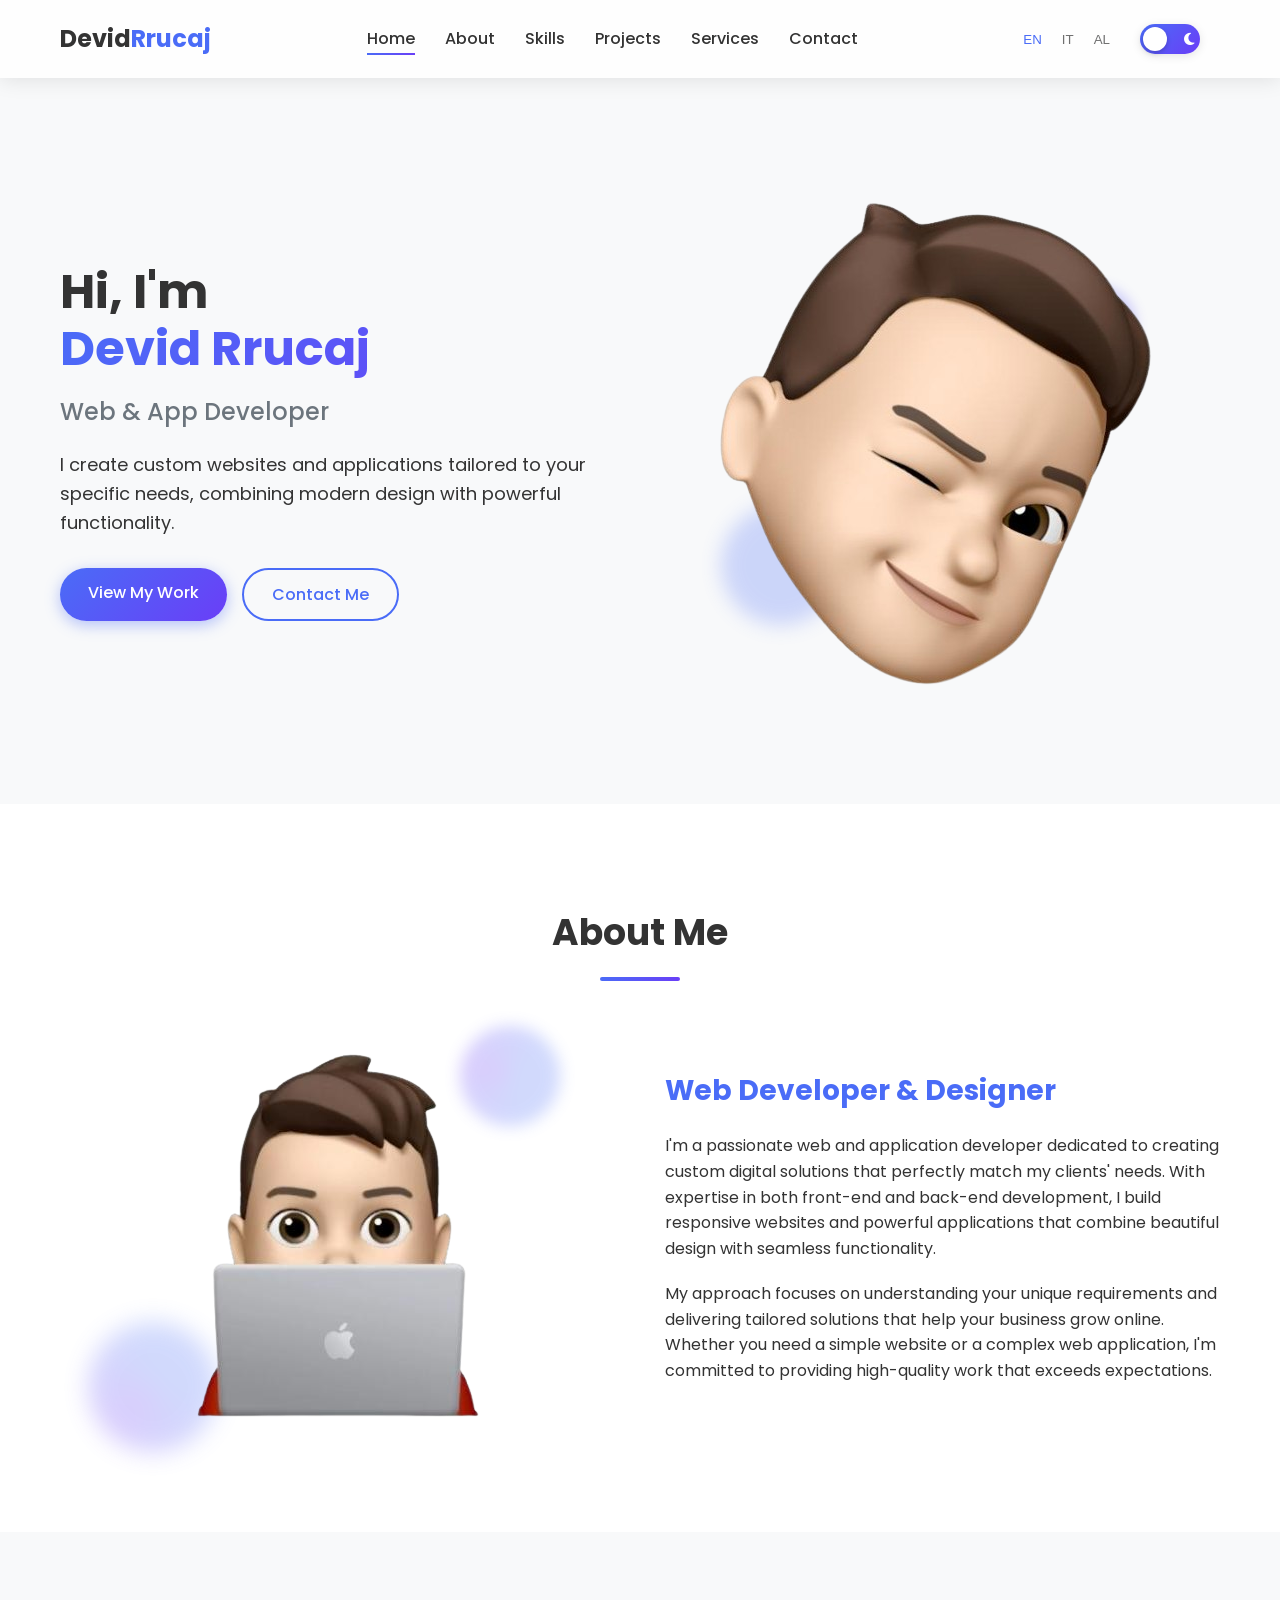
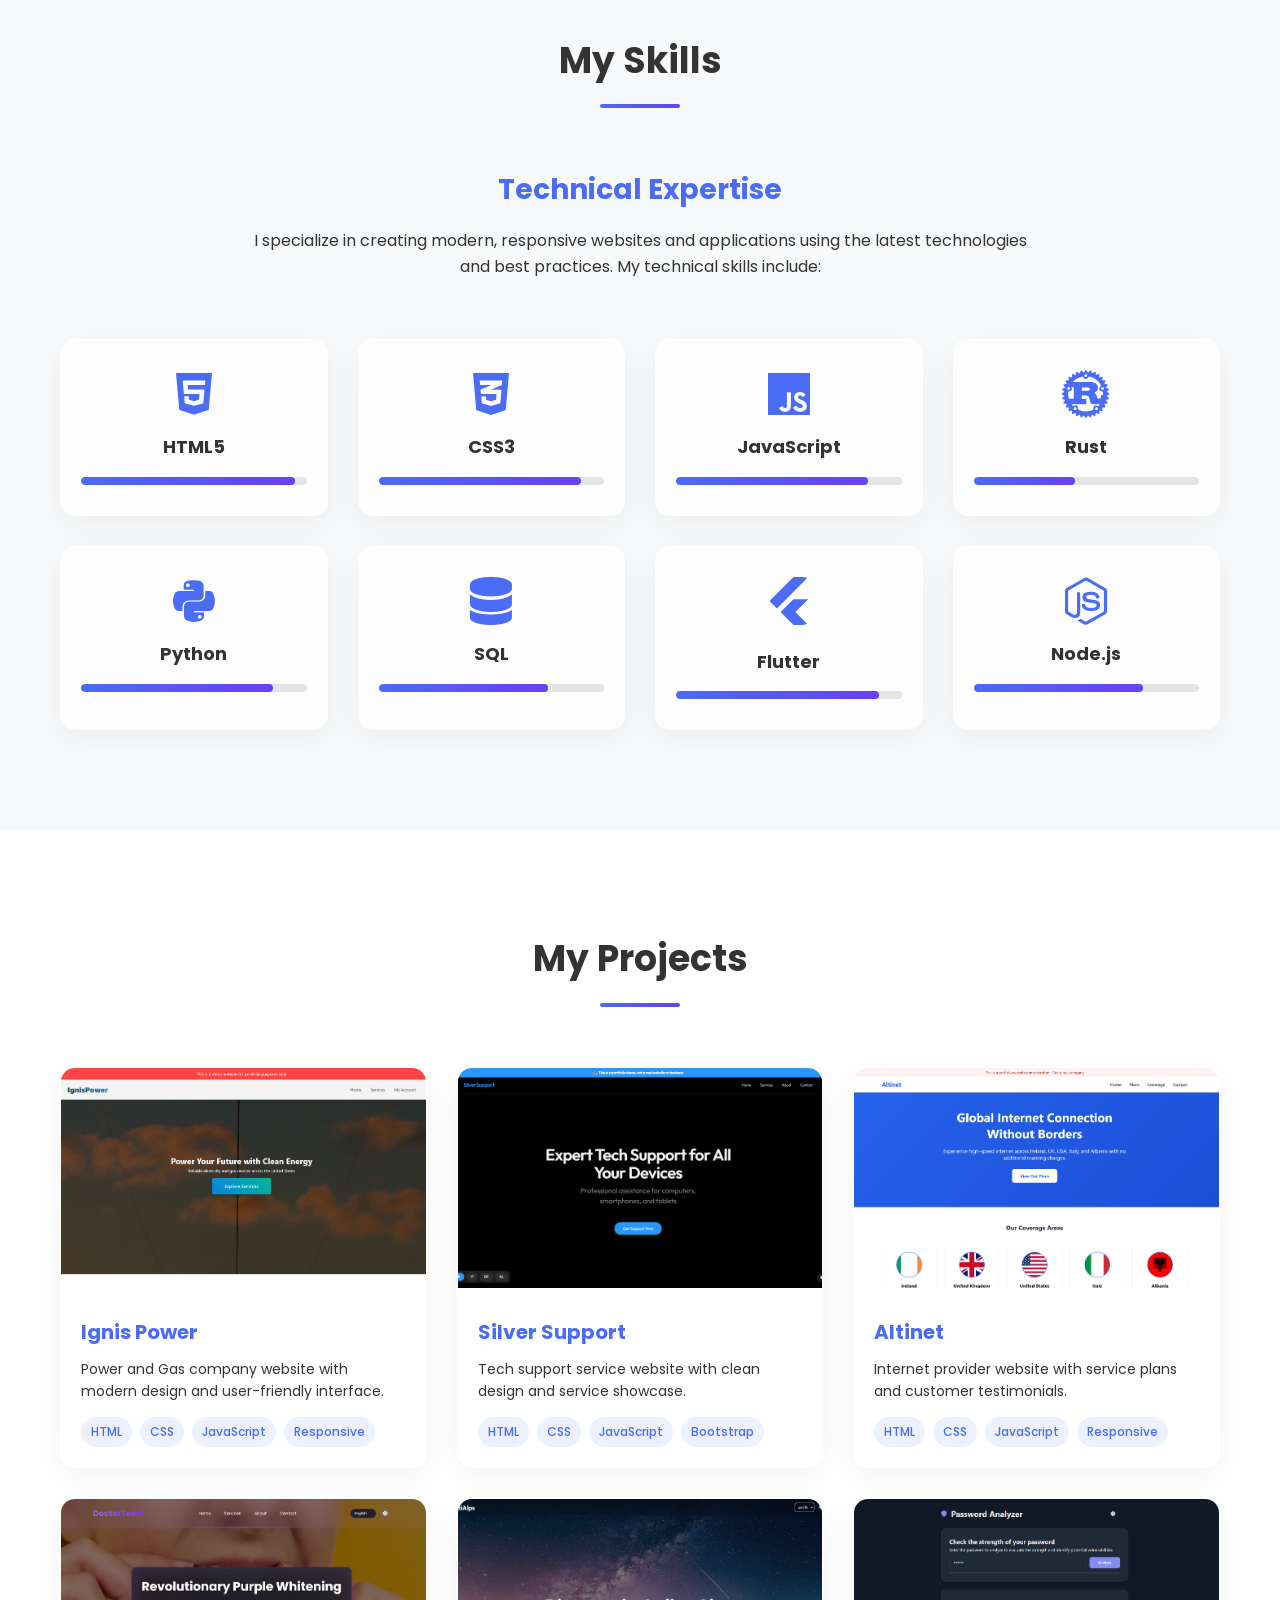
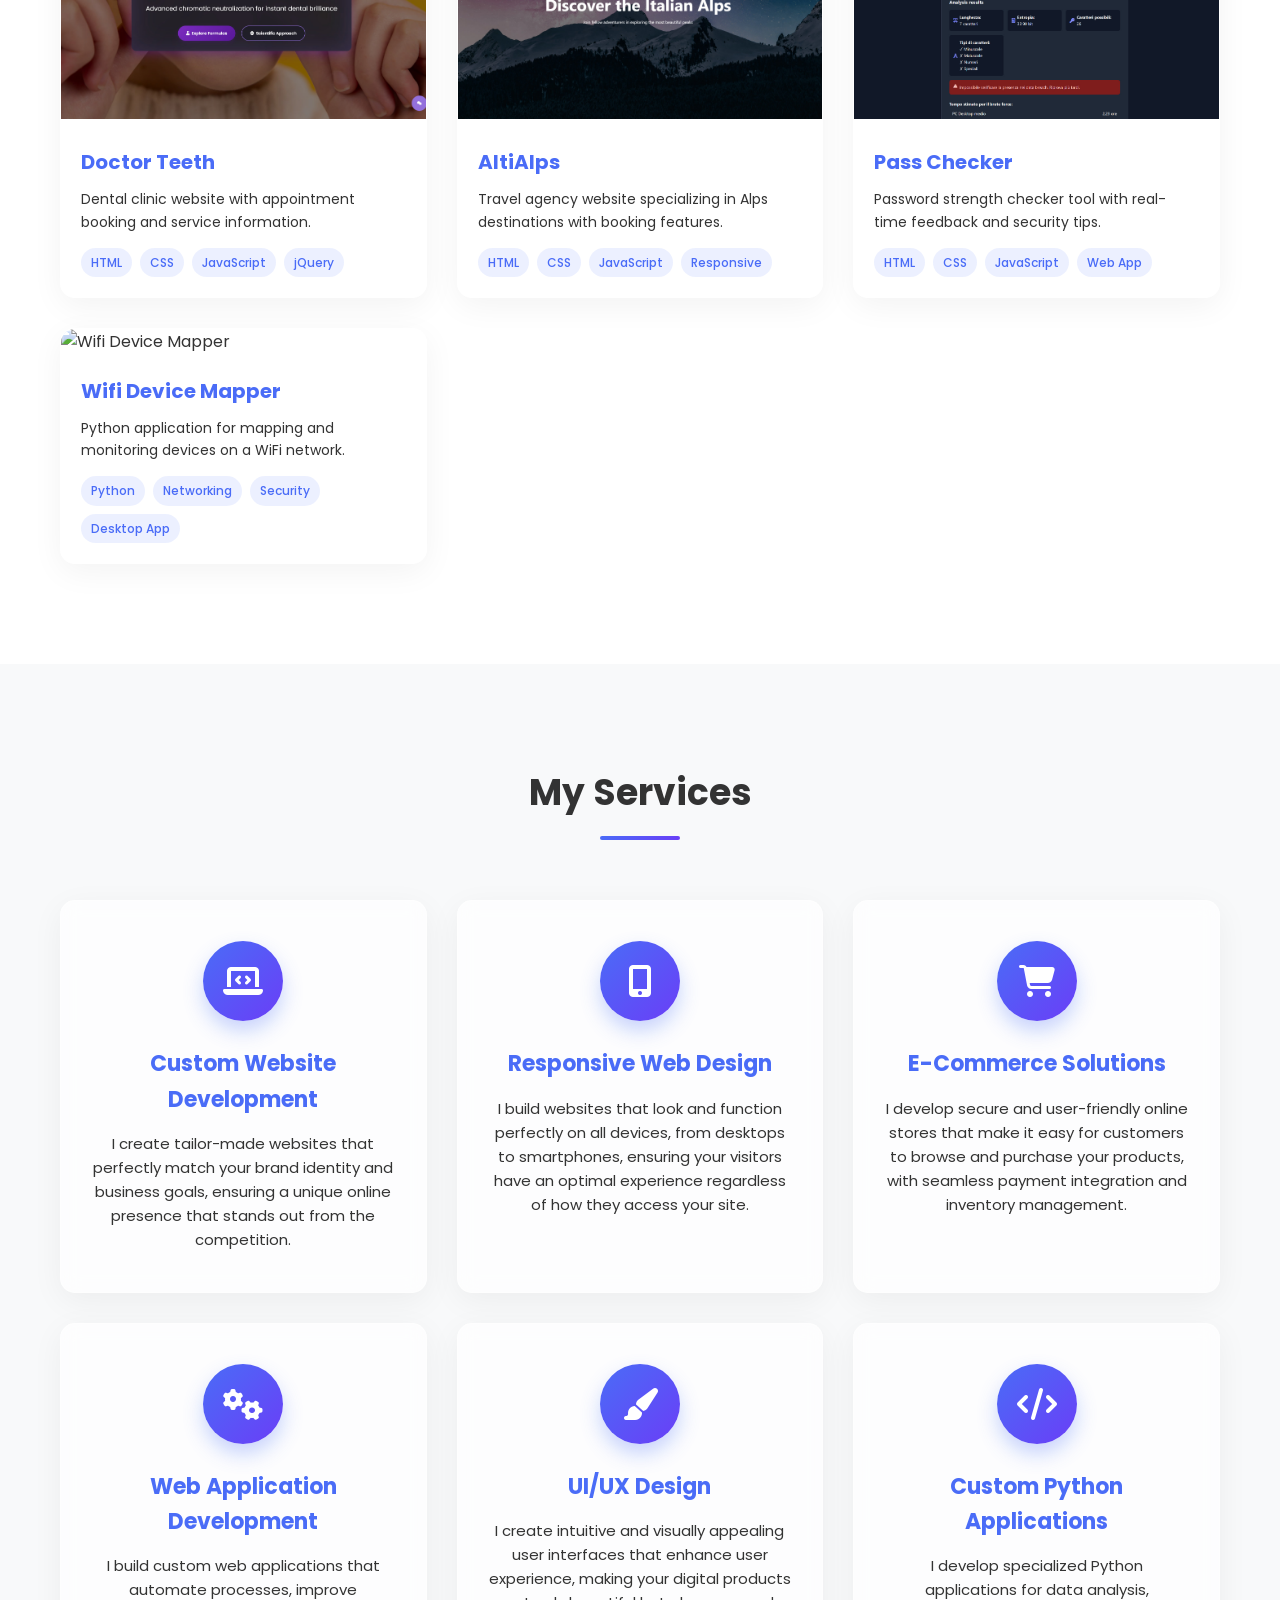
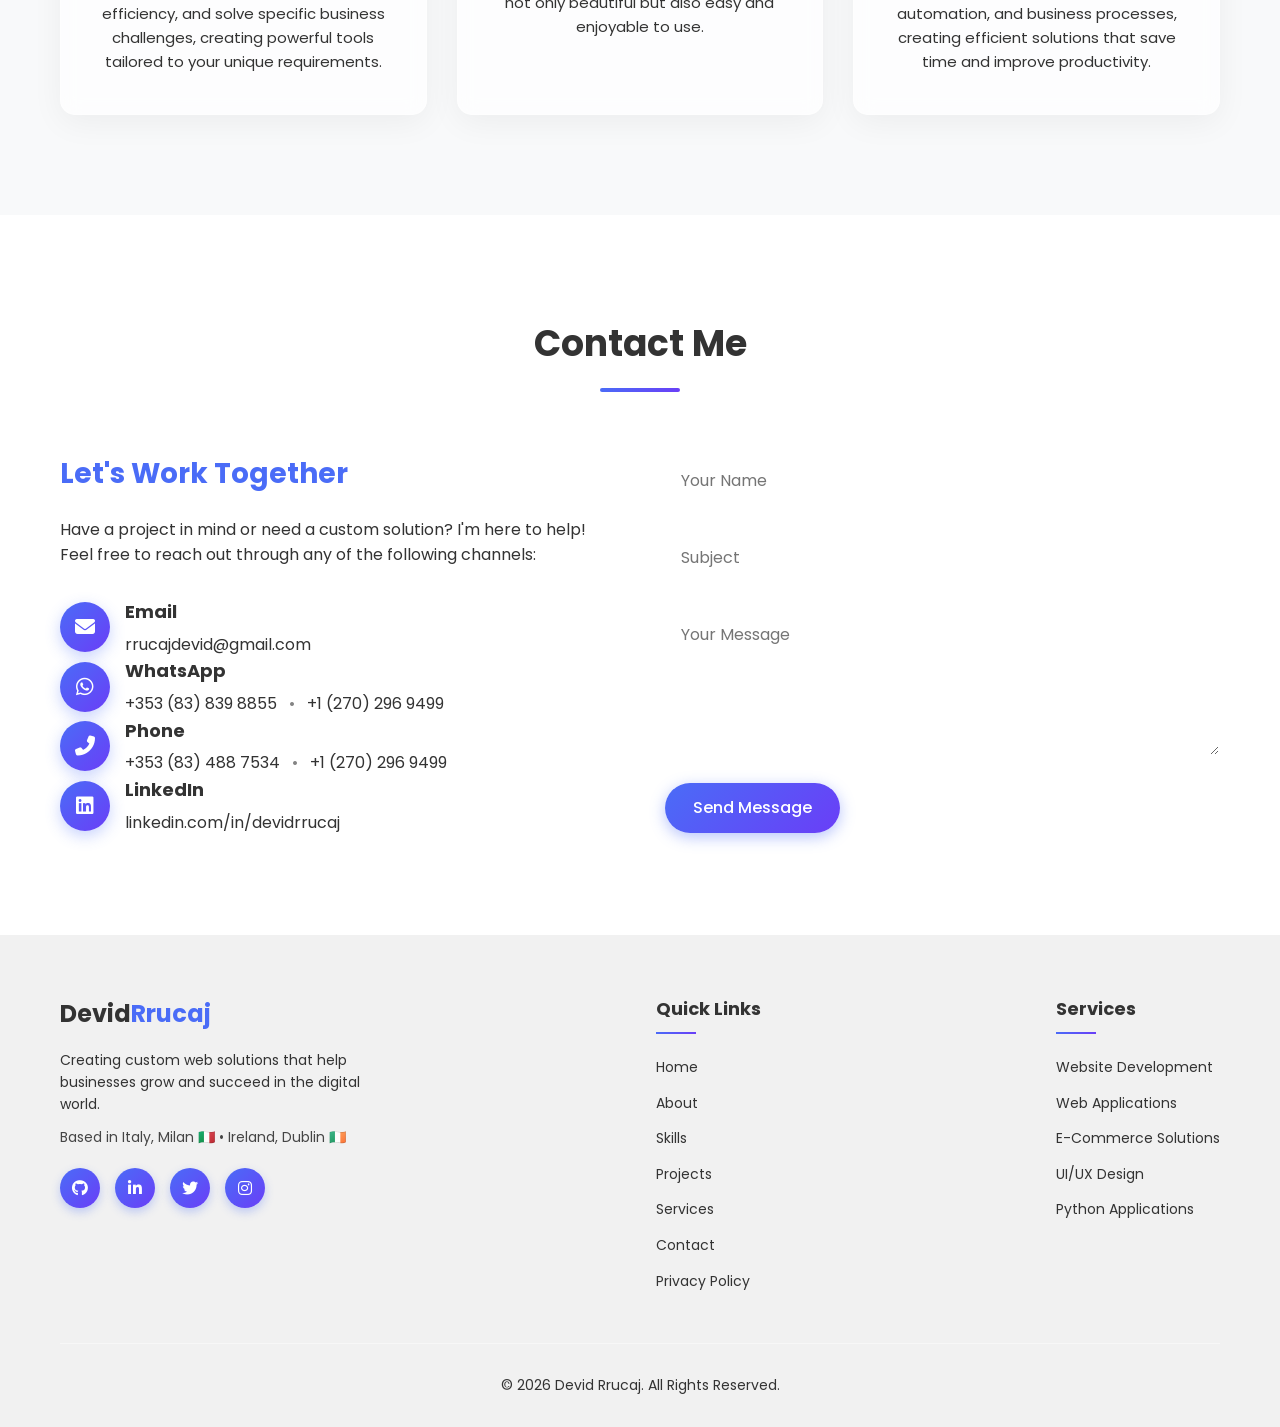
==== commit b32913a7: "Update index.html" ====
--- a/index.html
+++ b/index.html
@@ -131,7 +131,7 @@
                         <h4>Rust</h4>
                         <div class="skill-level">
                             <div class="skill-progress" style="width: 45%"></div>
-                        </div>6
+                        </div>
                     </div>
                     <div class="skill-card glass-card">
                         <i class="fab fa-python"></i>
--- a/css/style.css
+++ b/css/style.css
@@ -841,6 +841,12 @@
     color: var(--primary-color);
 }
 
+.contact-separator {
+    margin: 0 8px;
+    color: var(--text-color);
+    opacity: 0.6;
+}
+
 .contact-form {
     flex: 1;
 }
@@ -899,6 +905,13 @@
 .footer-logo p {
     max-width: 300px;
     font-size: 14px;
+}
+
+.location-info {
+    font-size: 13px;
+    margin-top: 10px;
+    color: var(--text-color);
+    opacity: 0.9;
 }
 
 .footer-links h3 {
@@ -1140,4 +1153,4 @@
     -moz-user-select: none;
     -ms-user-select: none;
     pointer-events: auto; /* Allow clicks but prevent selection */
-}
+}
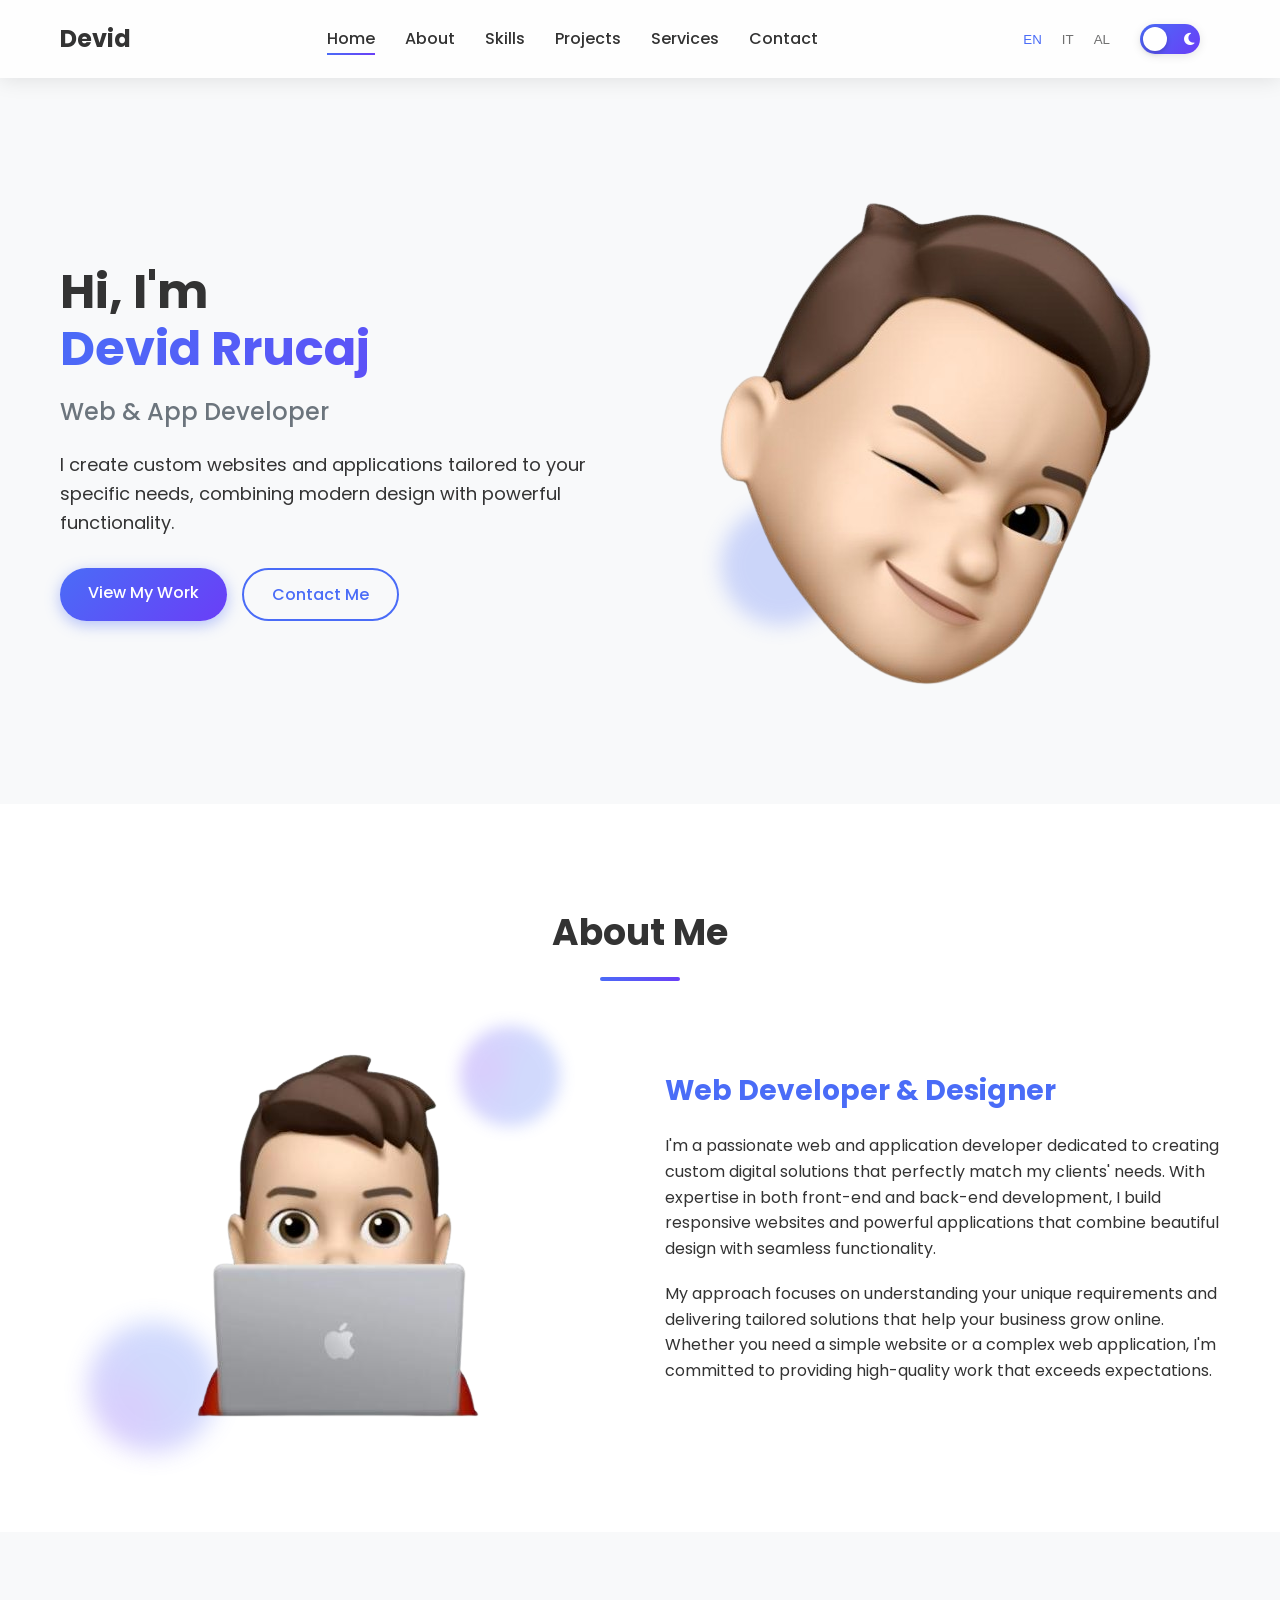
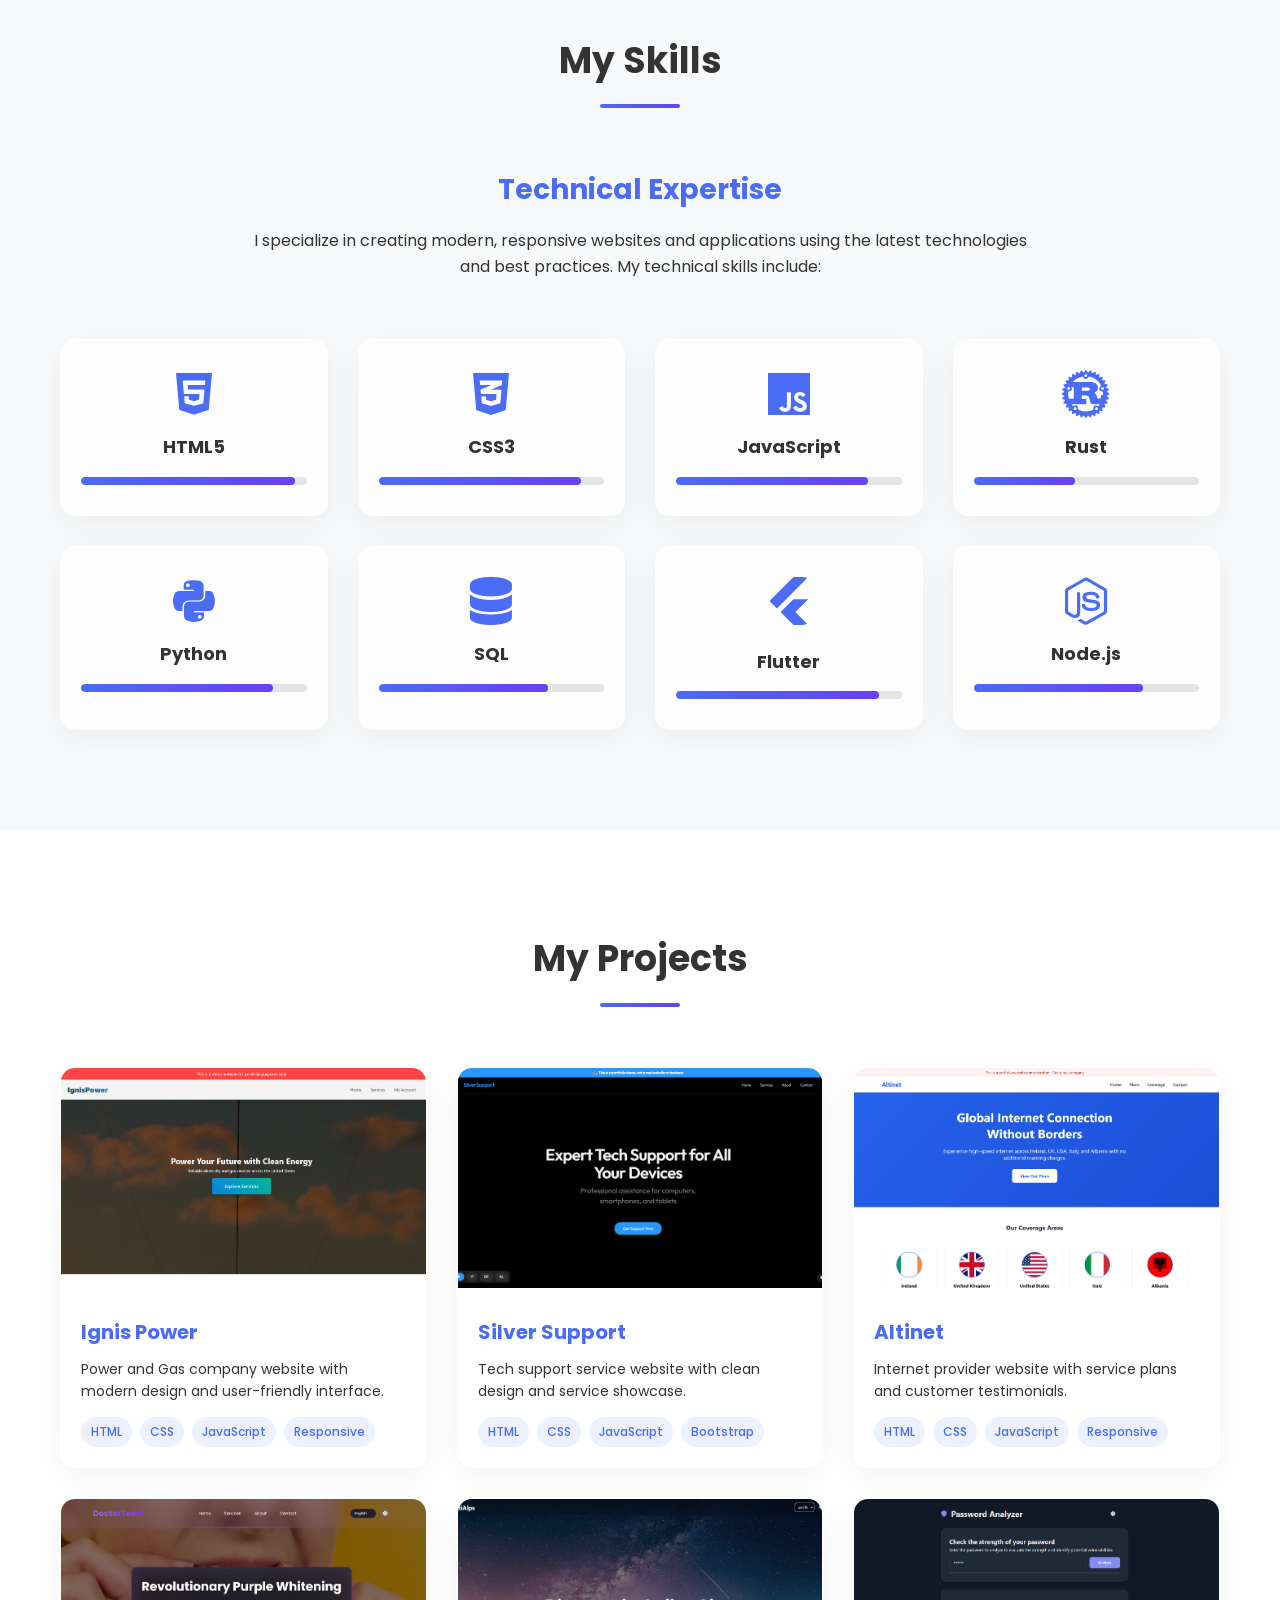
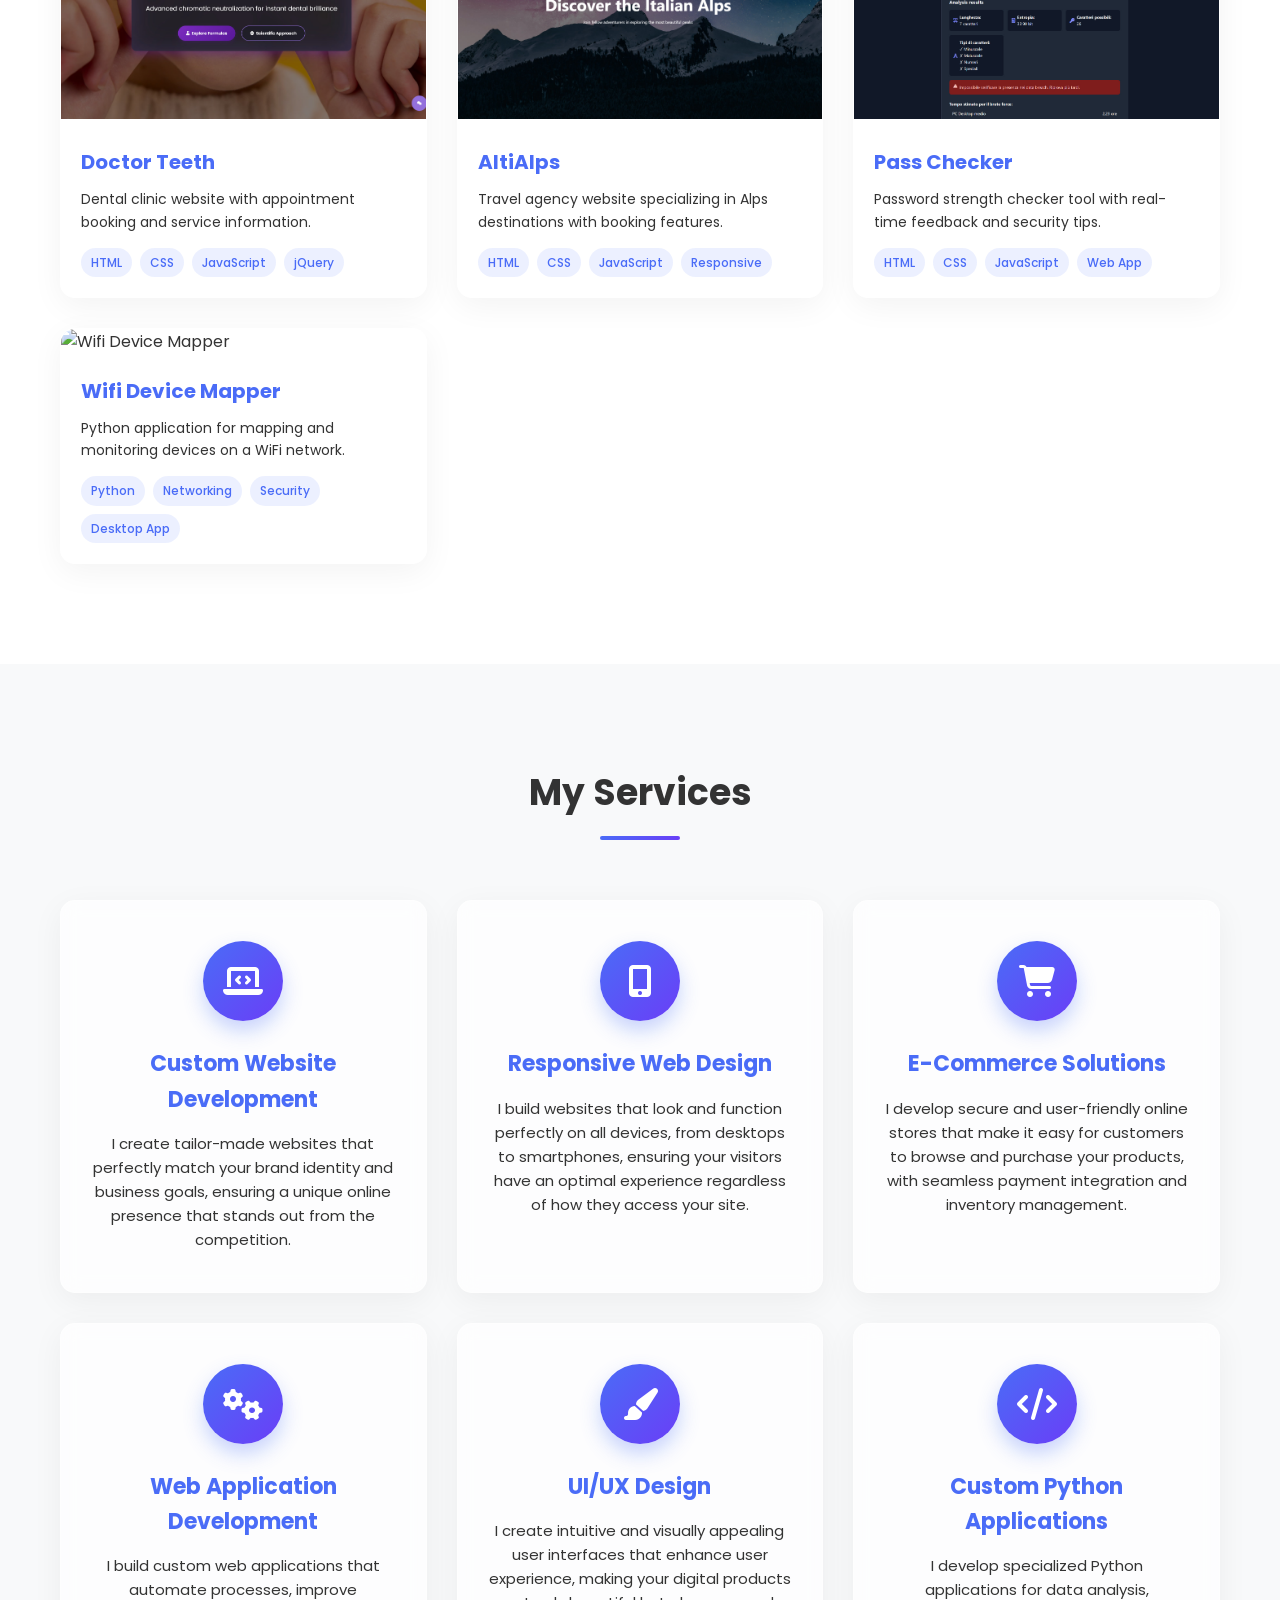
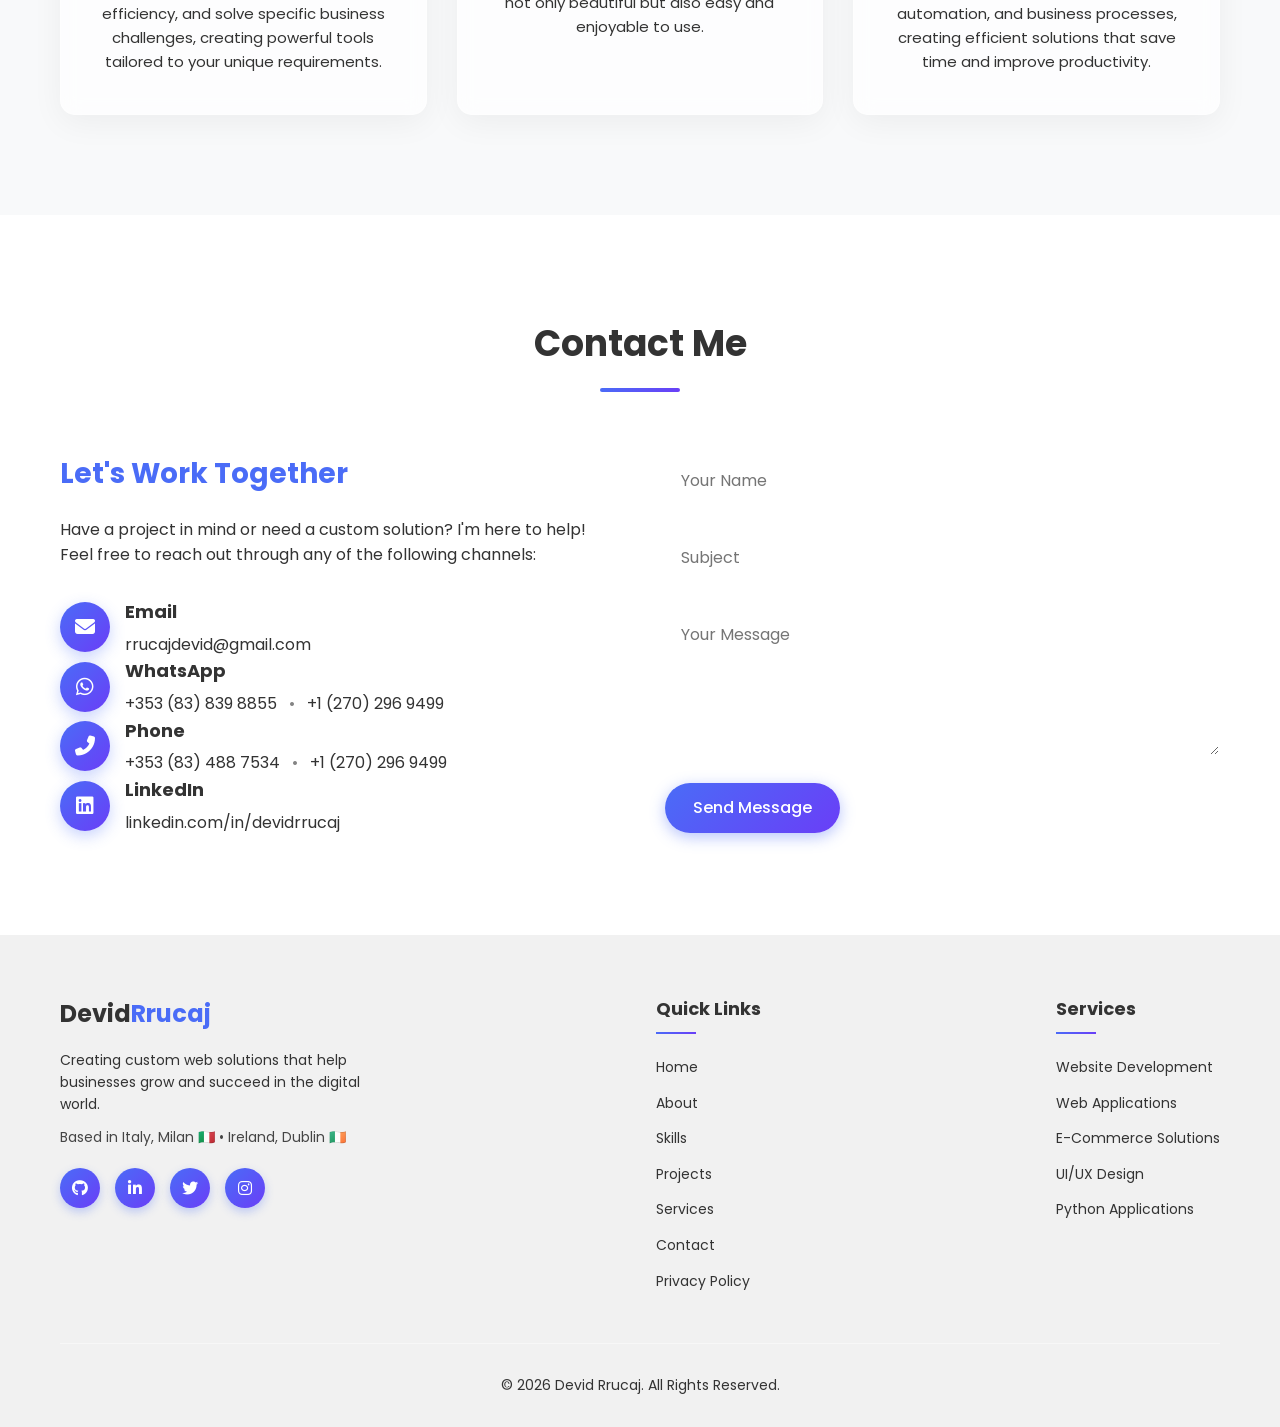
==== commit 1e020ddb: "Update index.html" ====
--- a/index.html
+++ b/index.html
@@ -3,7 +3,7 @@
 <head>
     <meta charset="UTF-8">
     <meta name="viewport" content="width=device-width, initial-scale=1.0">
-    <title>Devid Rrucaj | Web & App Developer</title>
+    <title>Devid | Web & App Developer</title>
     <link rel="stylesheet" href="css/style.css">
     <link rel="stylesheet" href="https://cdnjs.cloudflare.com/ajax/libs/font-awesome/6.4.0/css/all.min.css">
     <link href="https://fonts.googleapis.com/css2?family=Poppins:wght@300;400;500;600;700&display=swap" rel="stylesheet">
@@ -17,7 +17,7 @@
         <div class="container">
             <div class="logo">
                 <a href="https://portfolio.ddevid.online" style="text-decoration: none; color: inherit;">
-                    <h1>Devid<span>Rrucaj</span></h1>
+                    <h1>Devid</h1>
                 </a>
             </div>
             <nav>
--- a/css/style.css
+++ b/css/style.css
@@ -37,6 +37,12 @@
     box-sizing: border-box;
 }
 
+/* Text Selection Styles */
+::selection {
+    background-color: var(--primary-color);
+    color: white;
+}
+
 html {
     scroll-behavior: smooth;
 }
@@ -1153,4 +1159,4 @@
     -moz-user-select: none;
     -ms-user-select: none;
     pointer-events: auto; /* Allow clicks but prevent selection */
-}+}
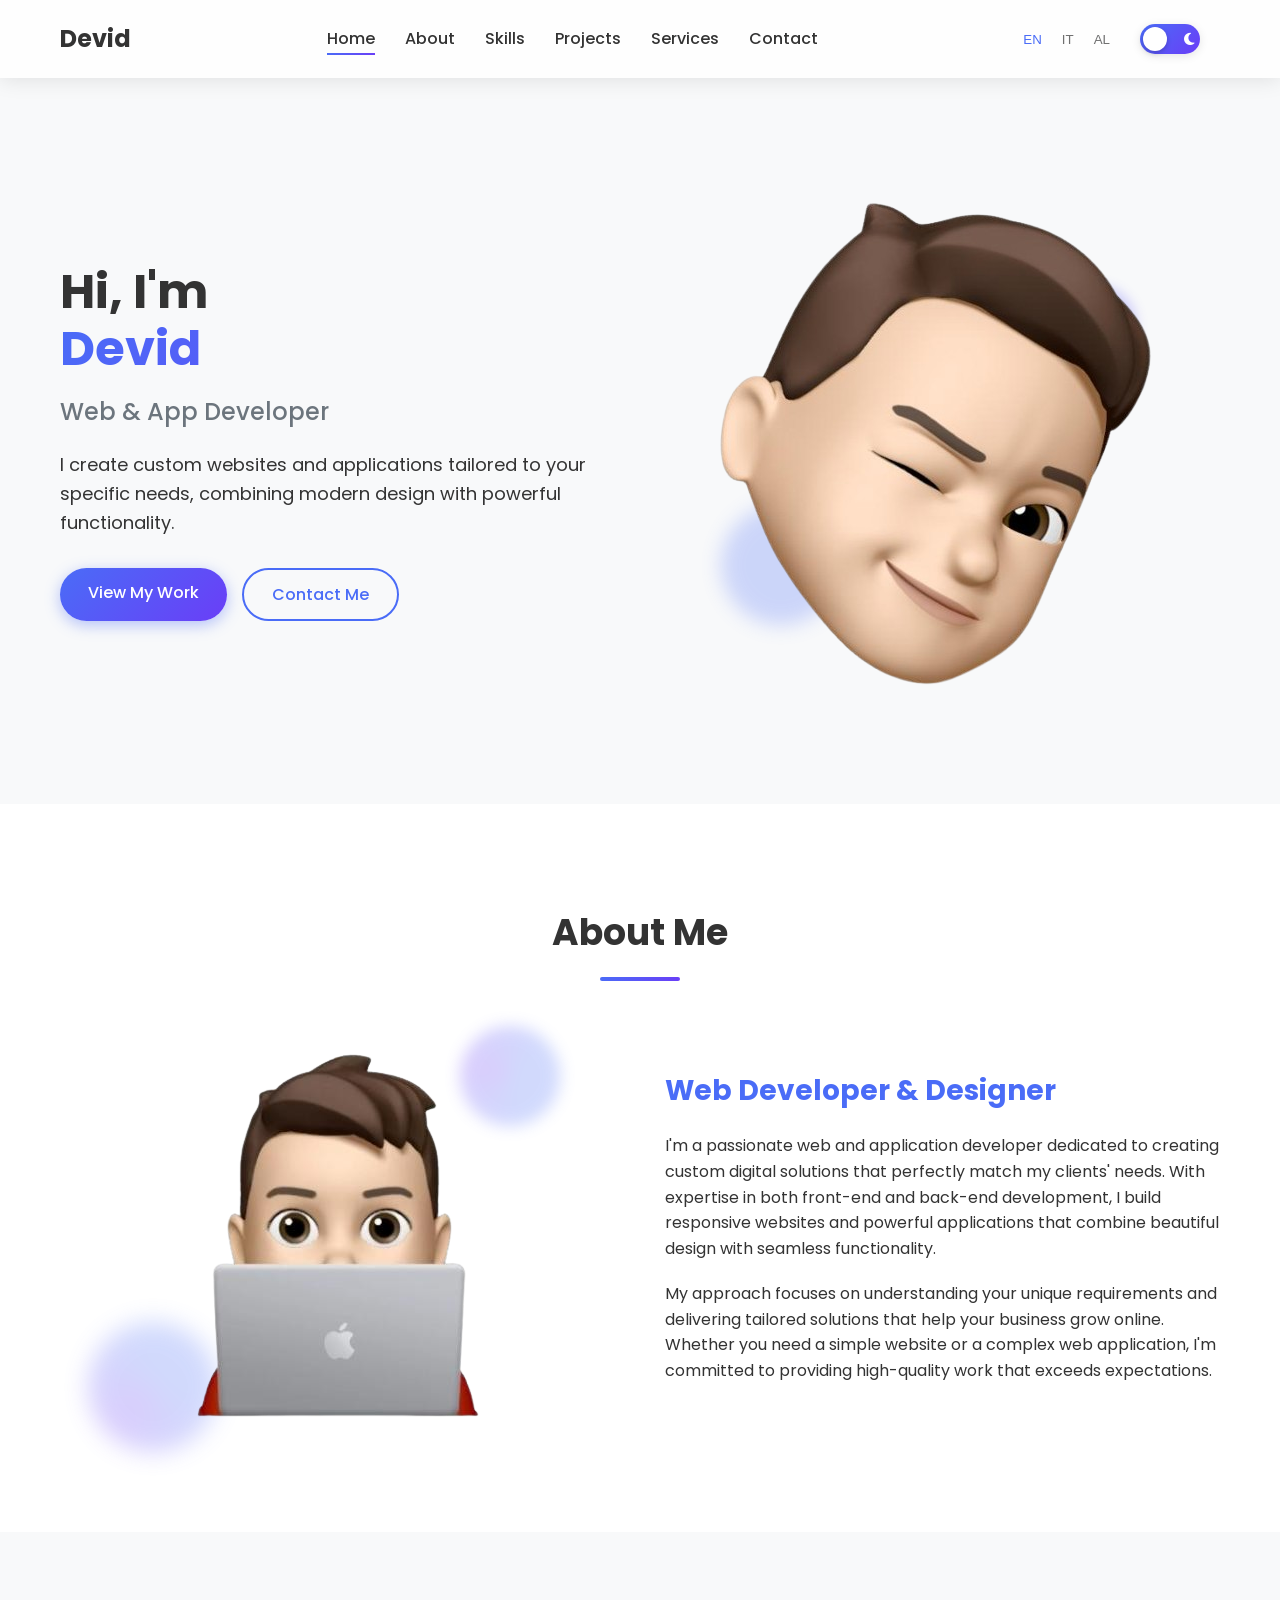
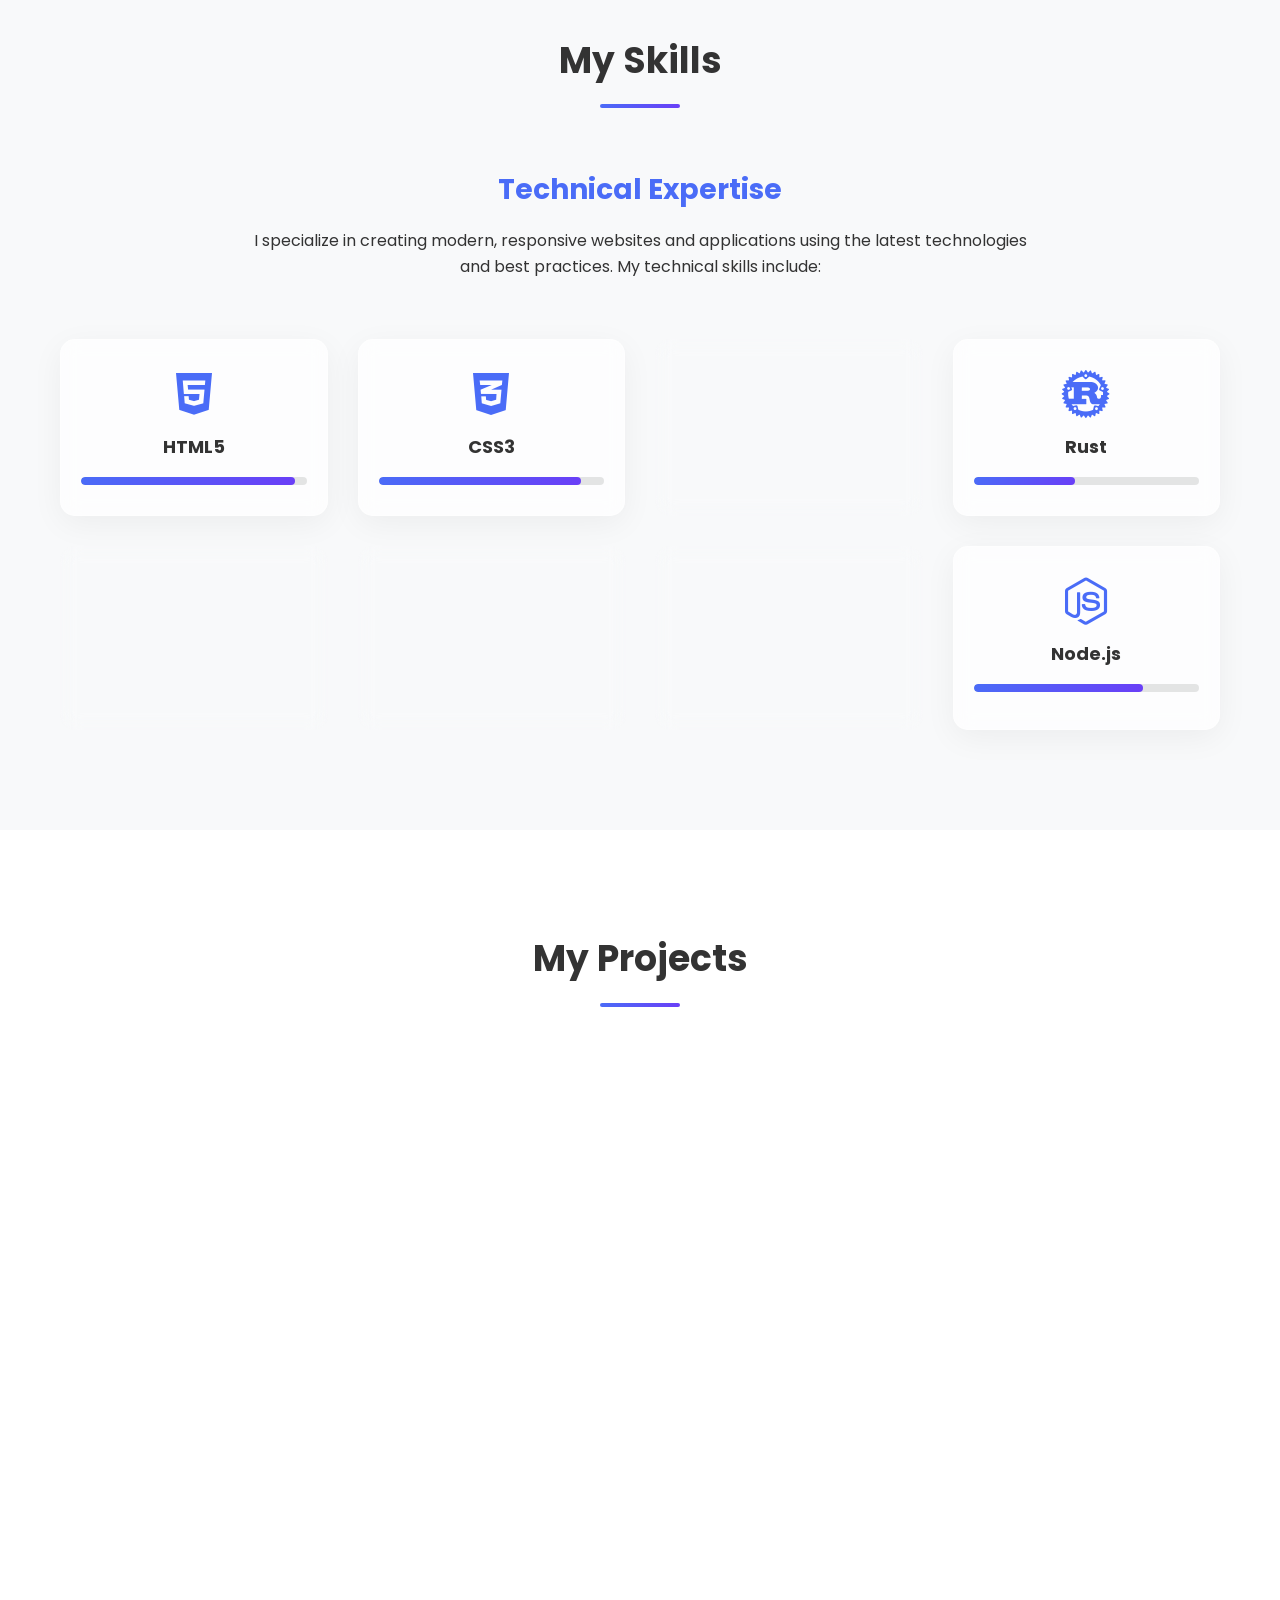
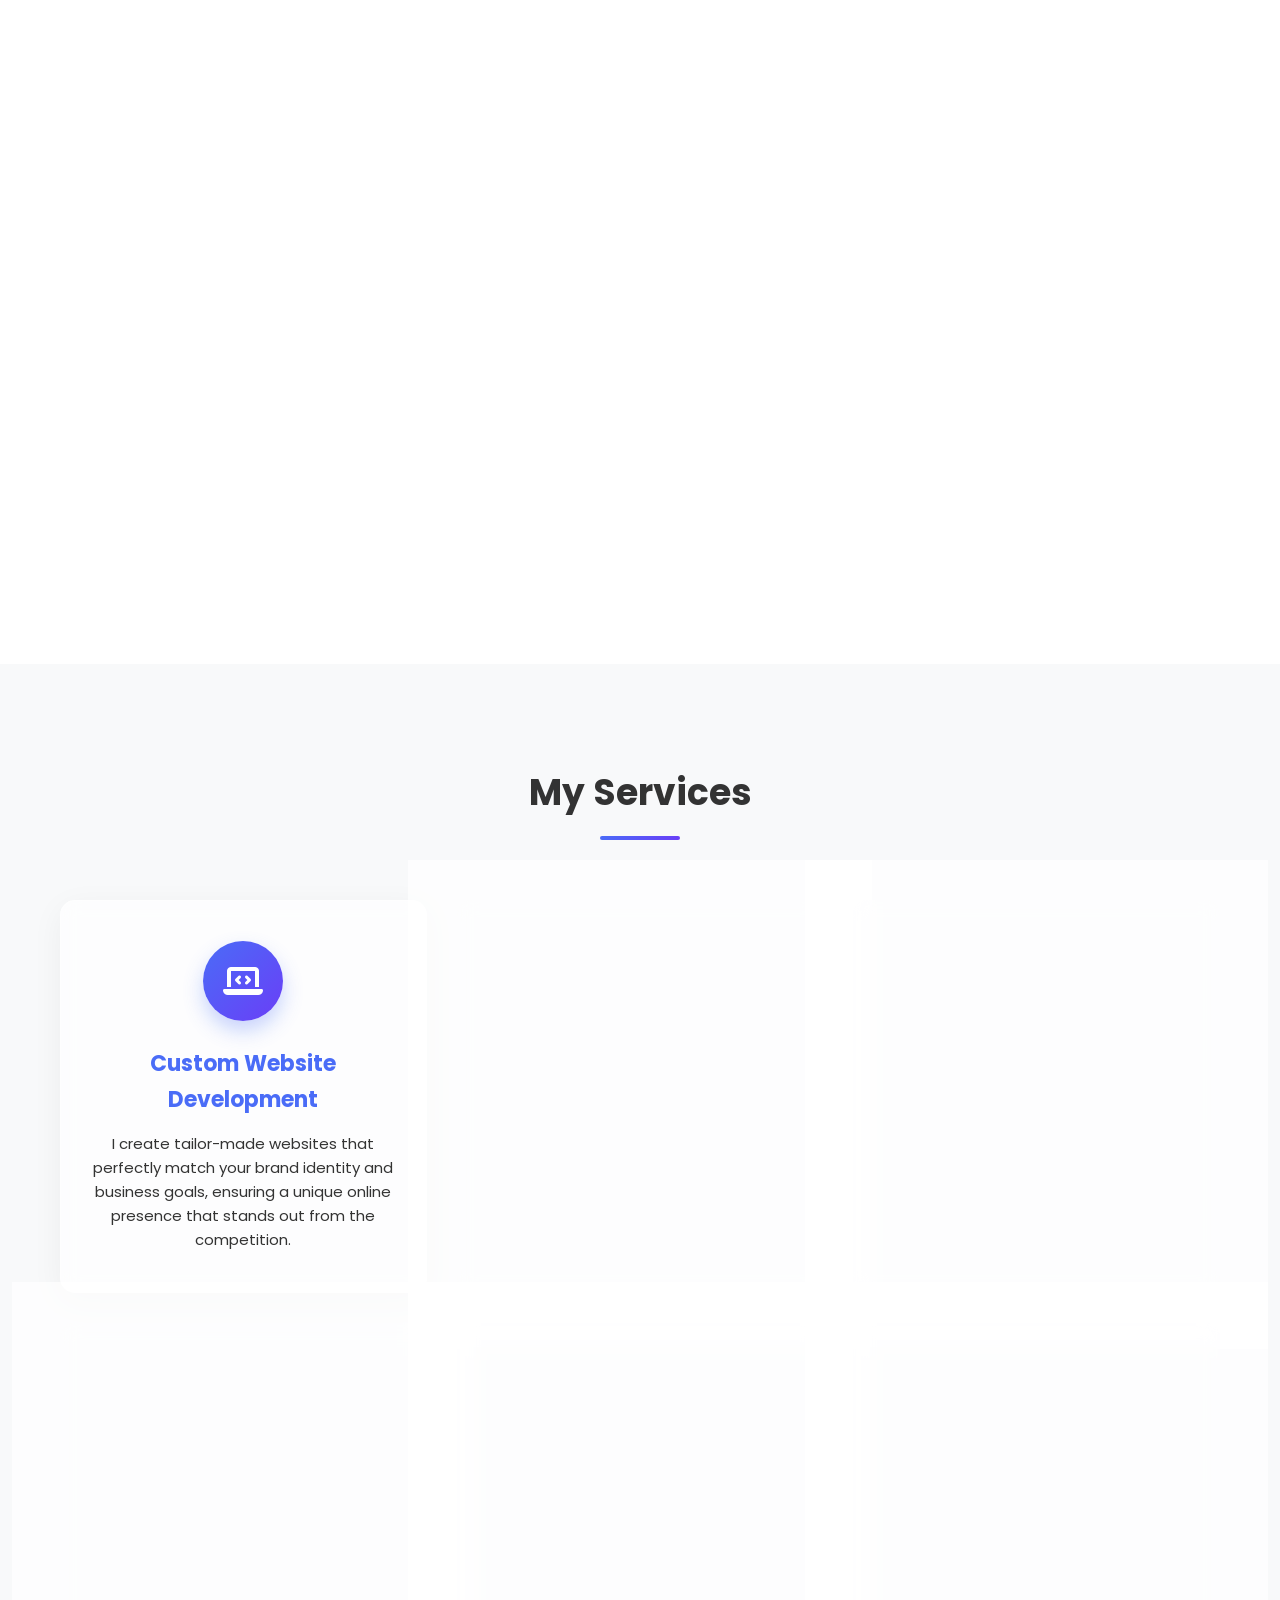
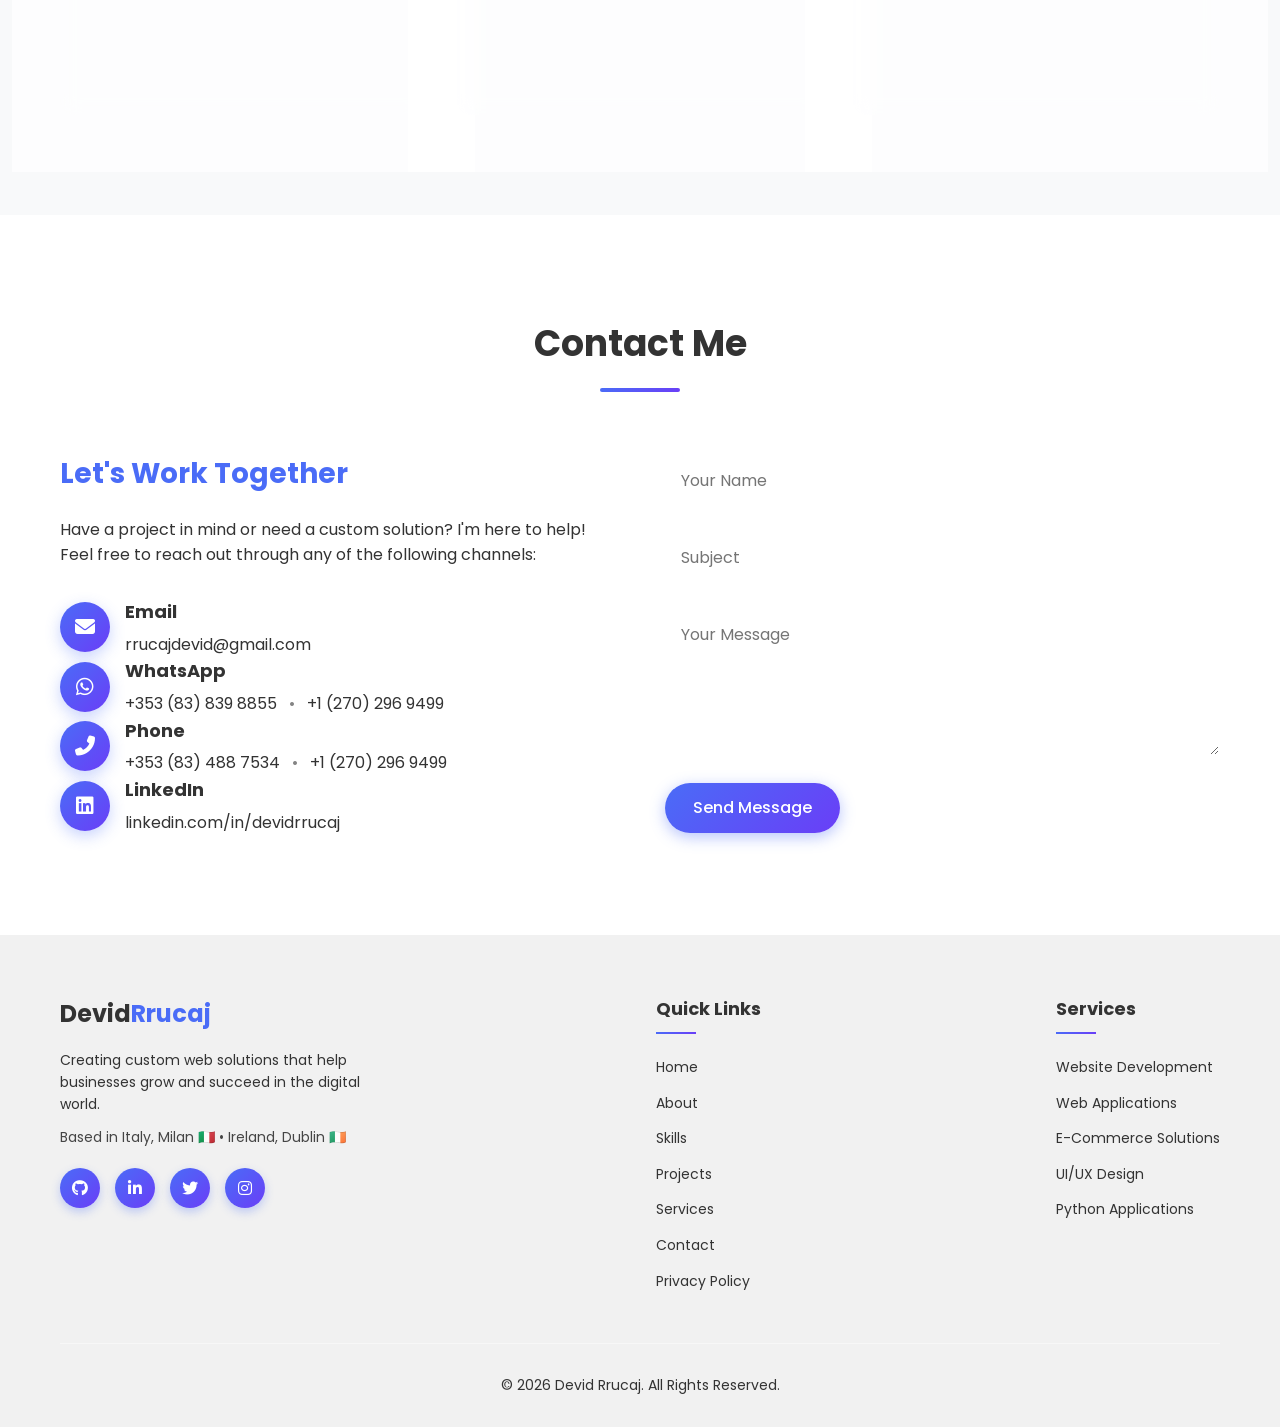
==== commit a79402fb: "Update index.html" ====
--- a/index.html
+++ b/index.html
@@ -55,7 +55,7 @@
             <div class="hero-content">
                 <h1 class="hero-title">
                     <span data-en="Hi, I'm" data-it="Ciao, sono" data-al="Përshëndetje, unë jam">Hi, I'm</span>
-                    <span class="highlight">Devid Rrucaj</span>
+                    <span class="highlight">Devid</span>
                 </h1>
                 <h2 class="hero-subtitle">
                     <span data-en="Web & App Developer" data-it="Sviluppatore Web & App" data-al="Zhvillues Web & App">Web & App Developer</span>
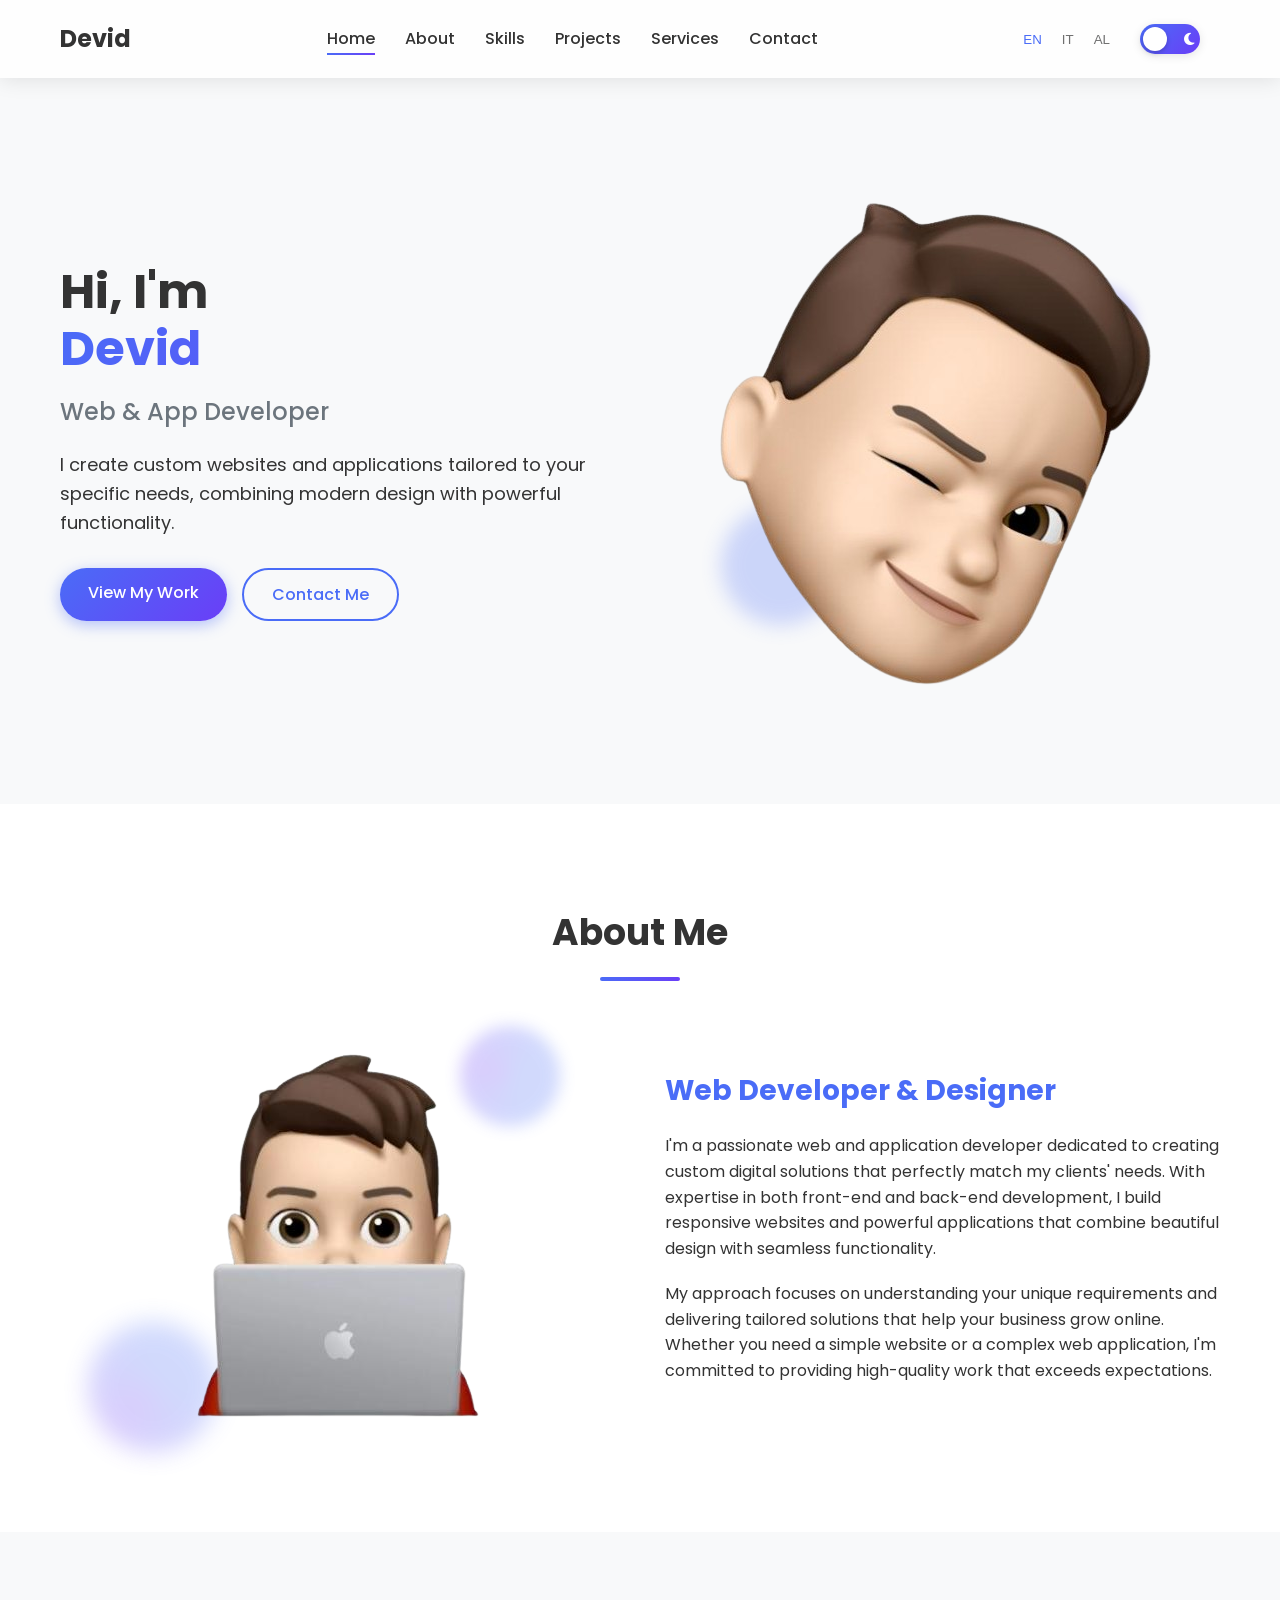
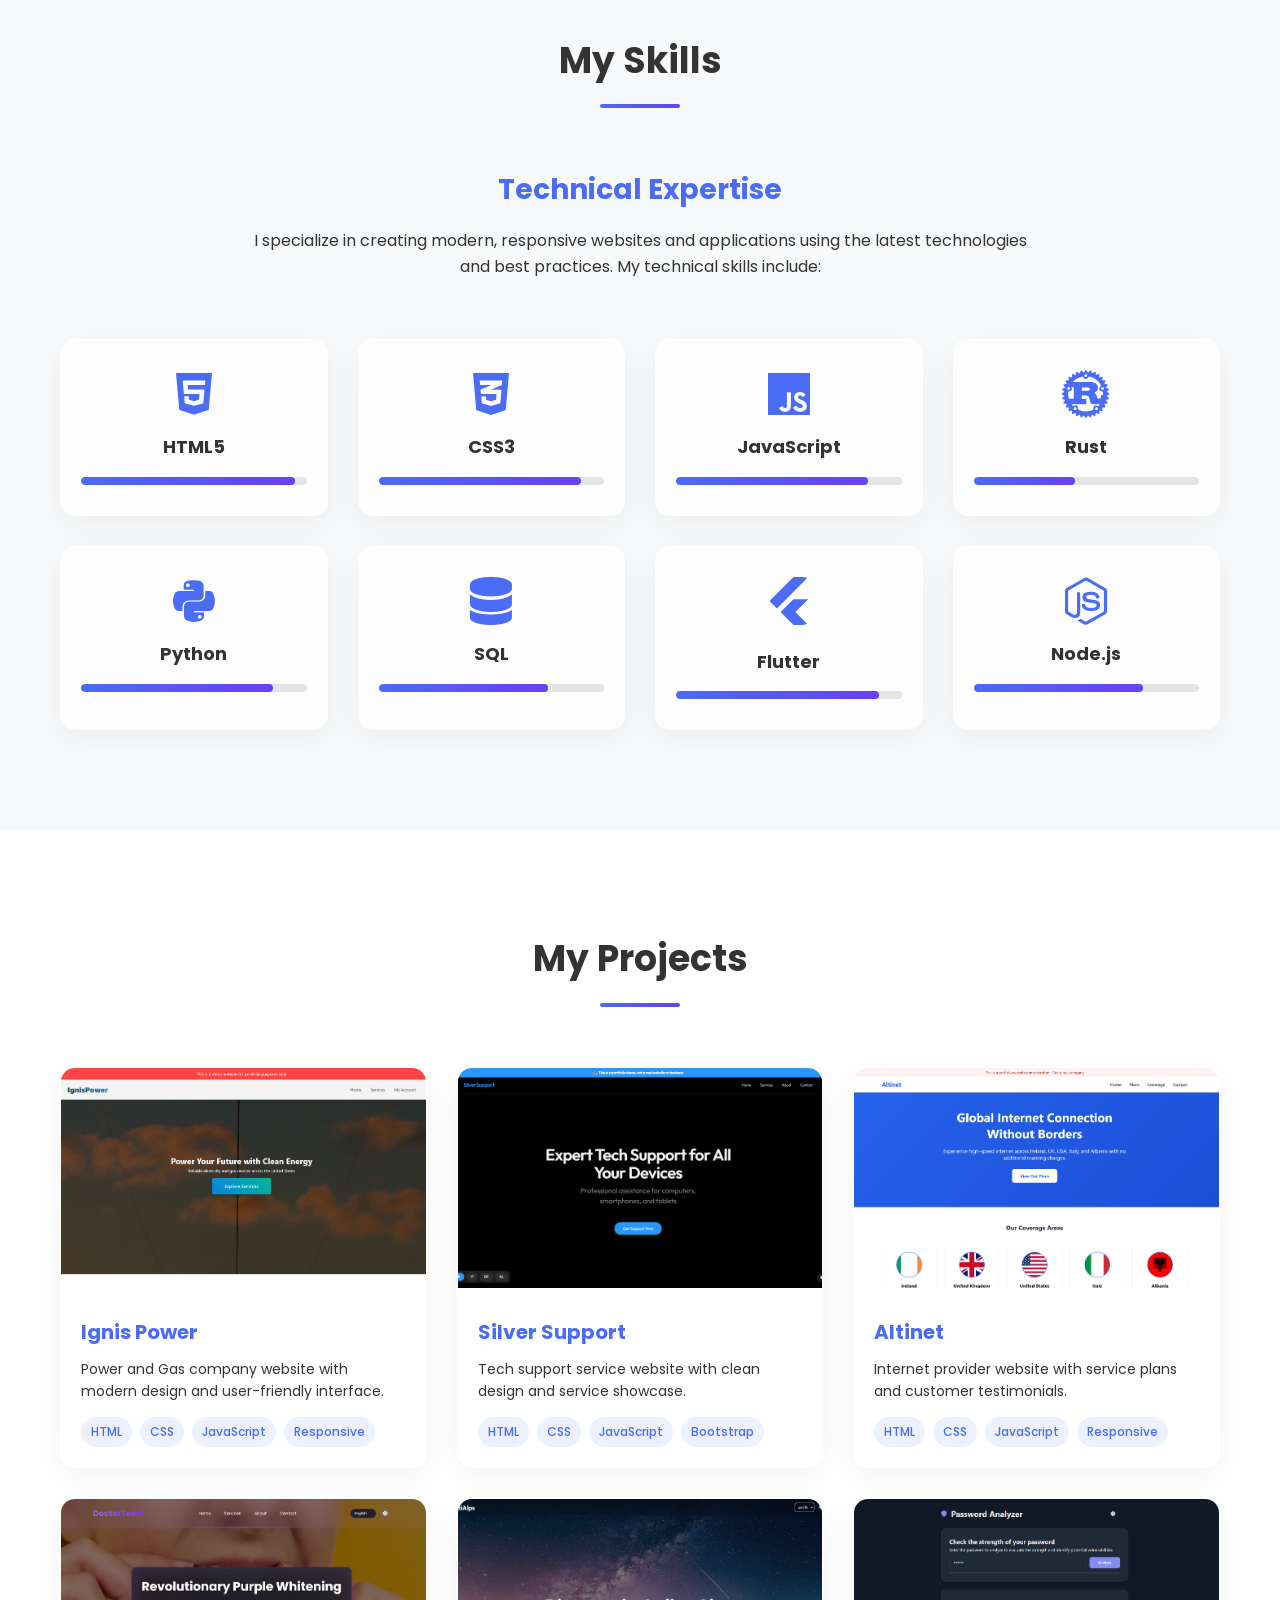
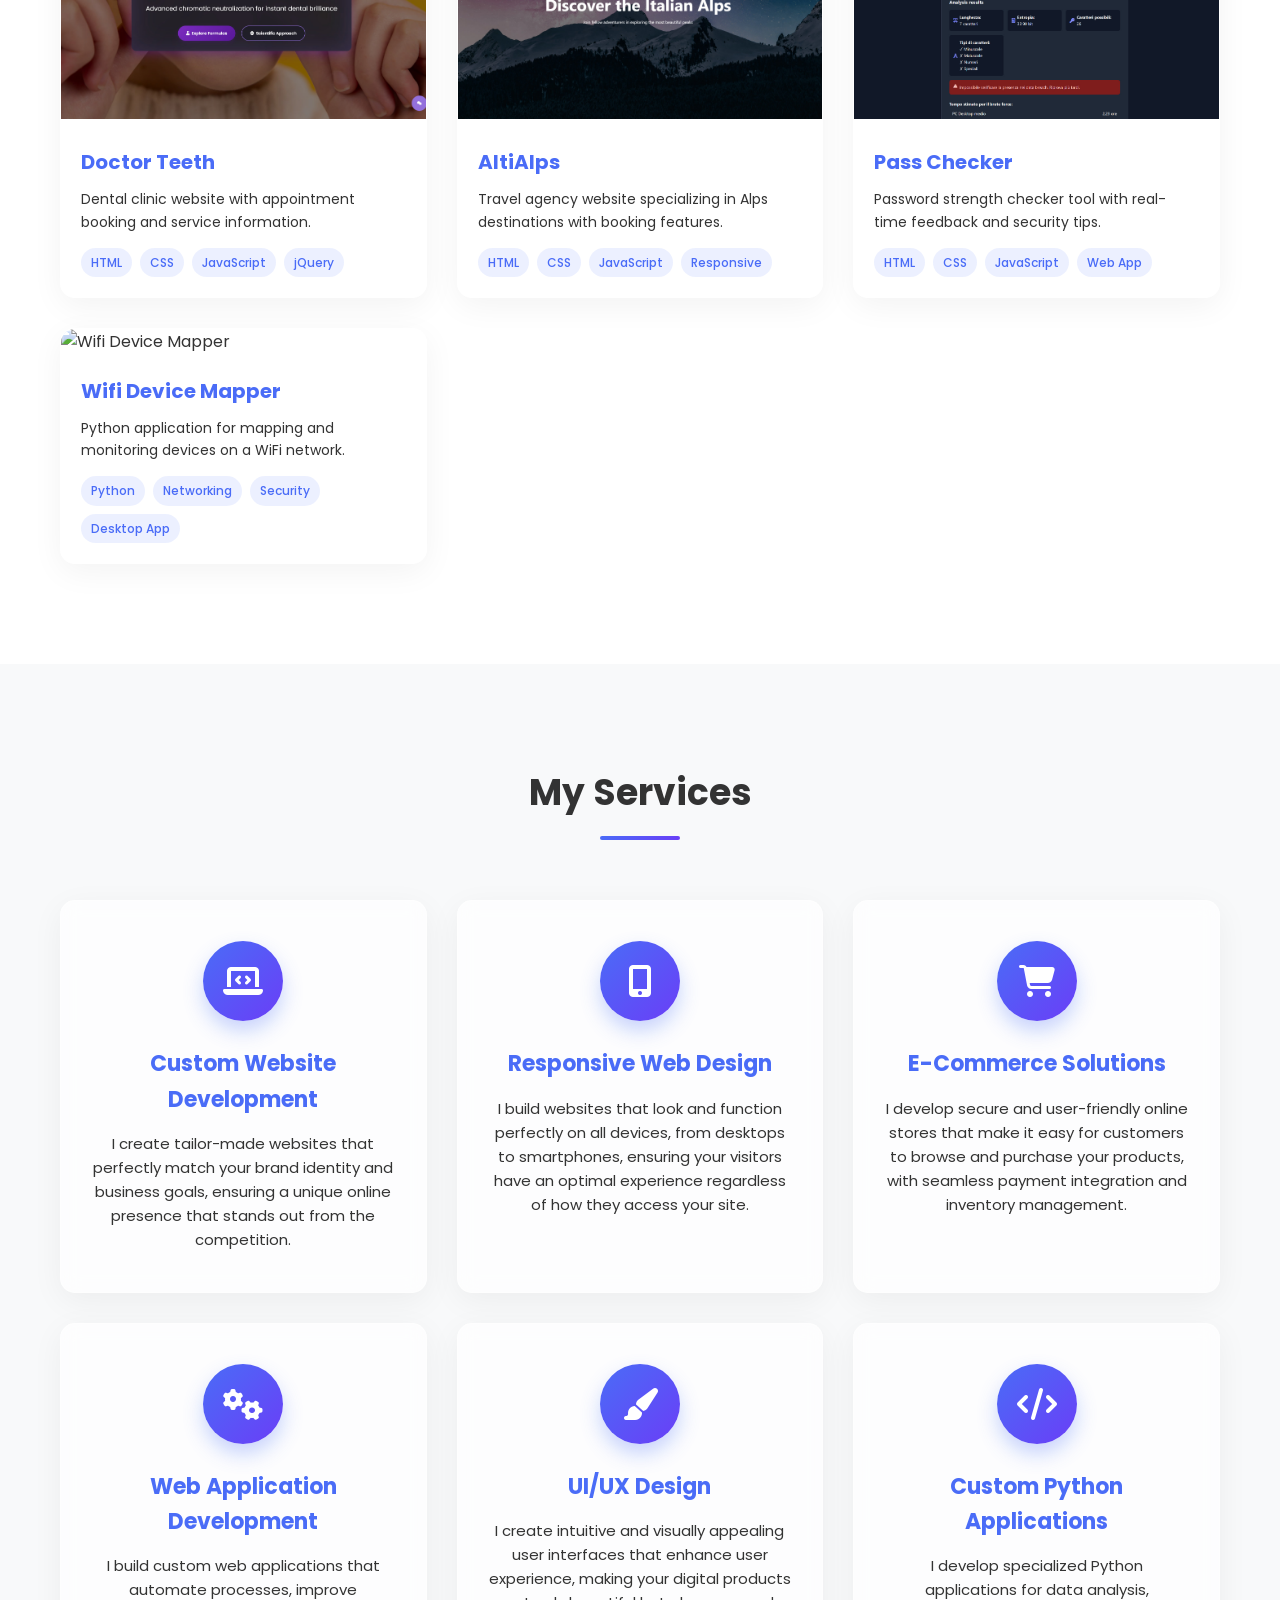
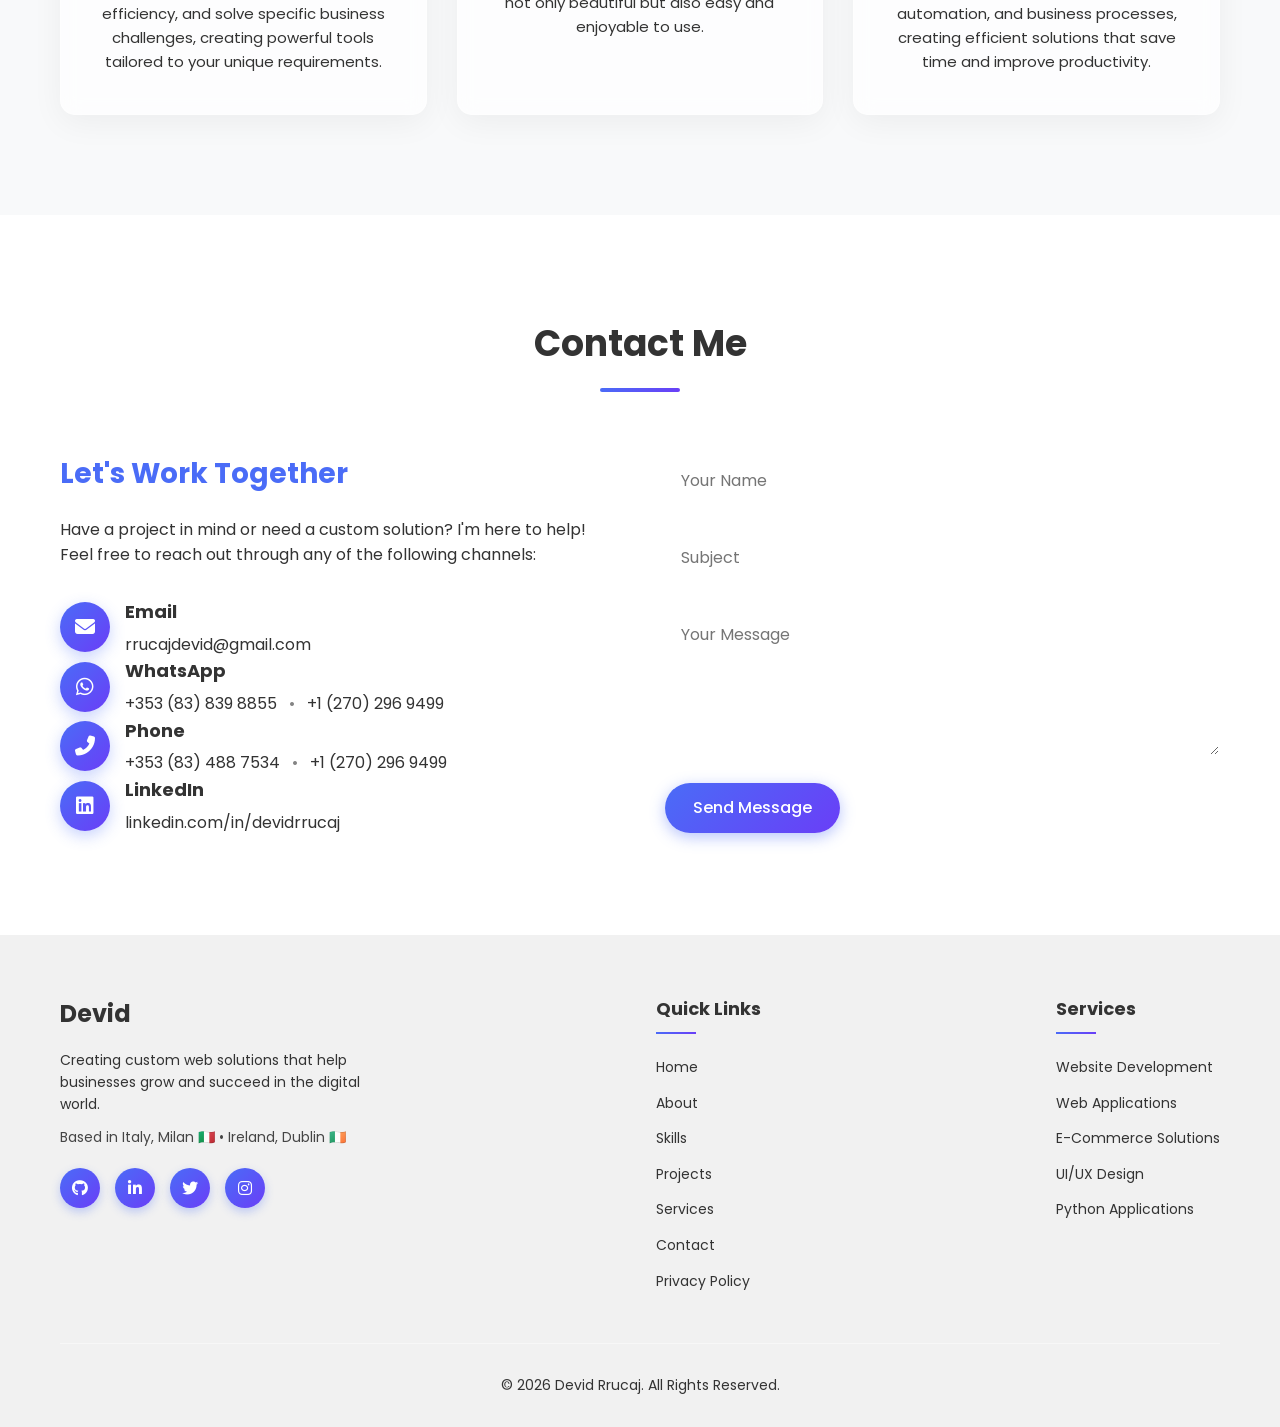
==== commit 5c3074ae: "Update index.html" ====
--- a/index.html
+++ b/index.html
@@ -438,7 +438,7 @@
         <div class="container">
             <div class="footer-content">
                 <div class="footer-logo">
-                    <h2>Devid<span>Rrucaj</span></h2>
+                    <h2>Devid</h2>
                     <p data-en="Creating custom web solutions that help businesses grow and succeed in the digital world." data-it="Creo soluzioni web personalizzate che aiutano le aziende a crescere e avere successo nel mondo digitale." data-al="Krijoj zgjidhje web të personalizuara që ndihmojnë bizneset të rriten dhe të kenë sukses në botën dixhitale.">Creating custom web solutions that help businesses grow and succeed in the digital world.</p>
                     <p class="location-info" data-en="Based in Italy, Milan 🇮🇹 • Ireland, Dublin 🇮🇪" data-it="Basato in Italia, Milano 🇮🇹 • Irlanda, Dublino 🇮🇪" data-al="Bazuar në Itali, Milano 🇮🇹 • Irlandë, Dublin 🇮🇪">Based in Italy, Milan 🇮🇹 • Ireland, Dublin 🇮🇪</p>
                     <div class="social-links">
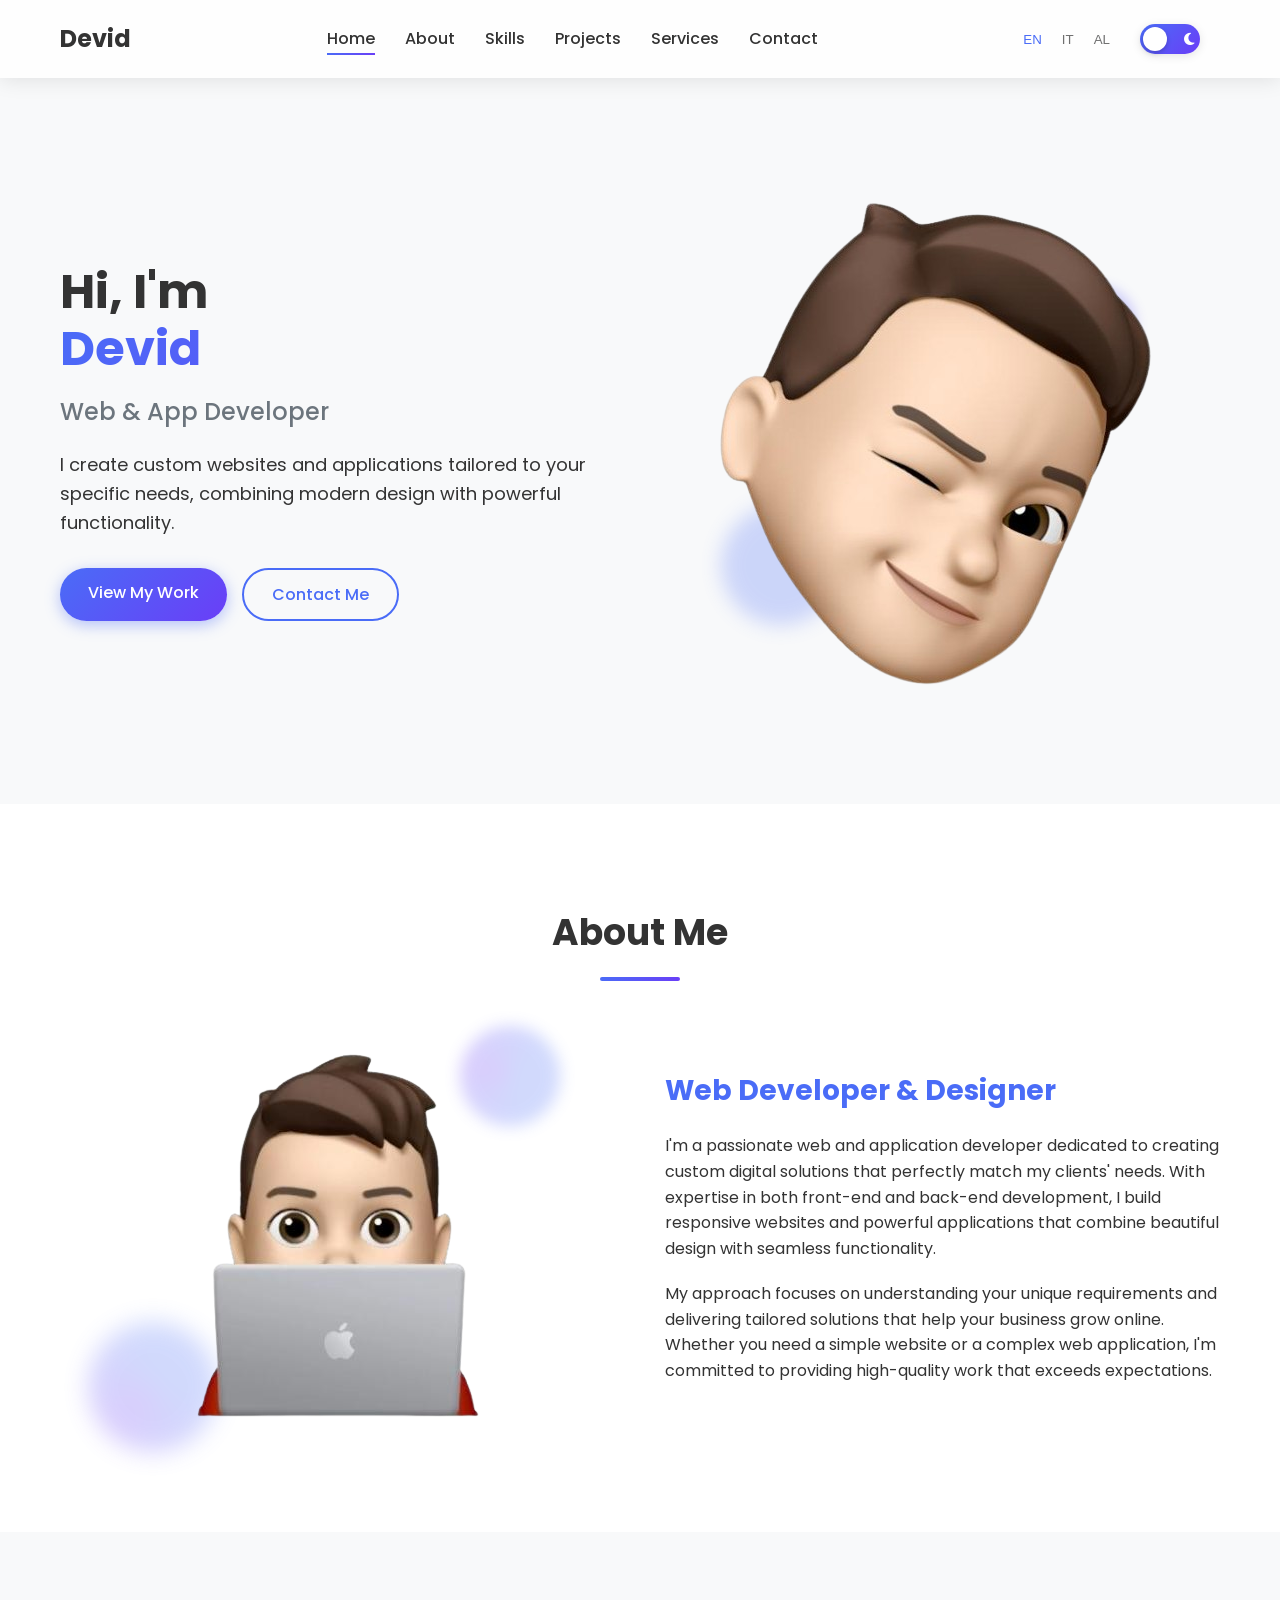
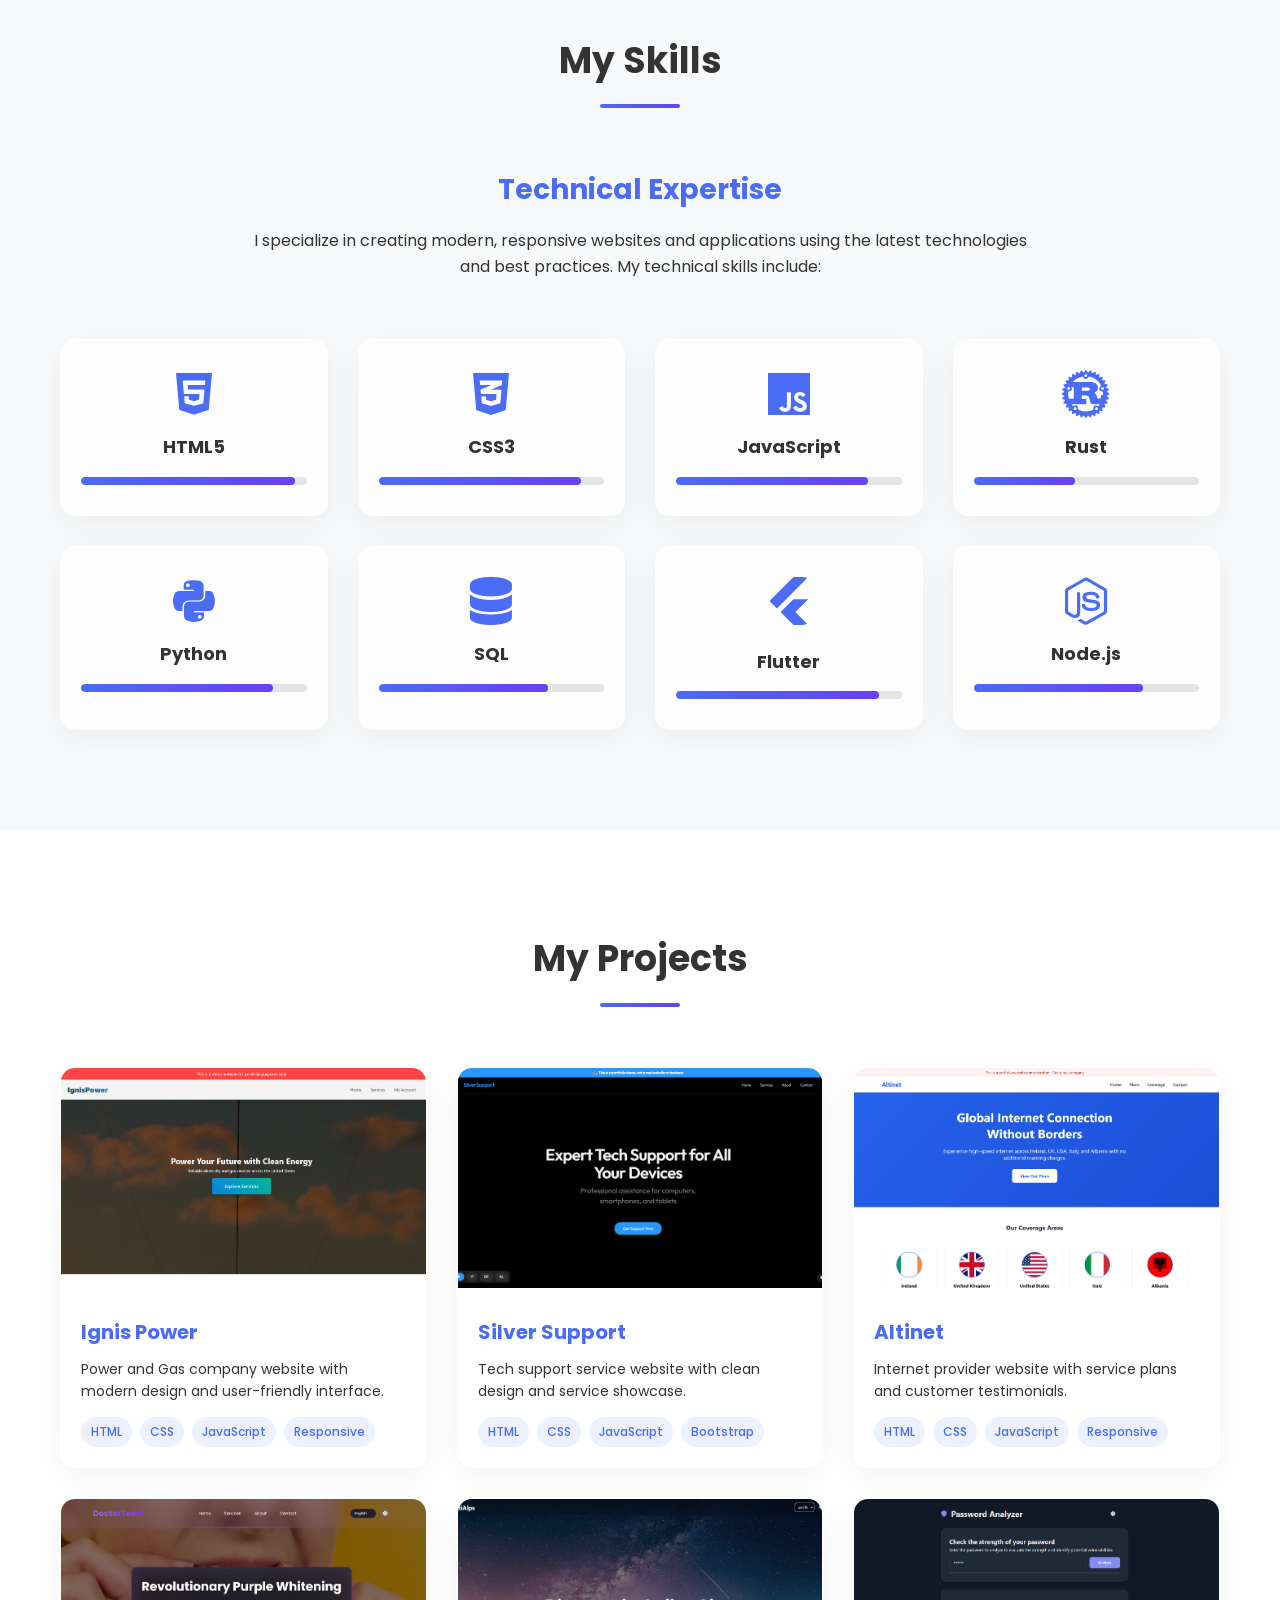
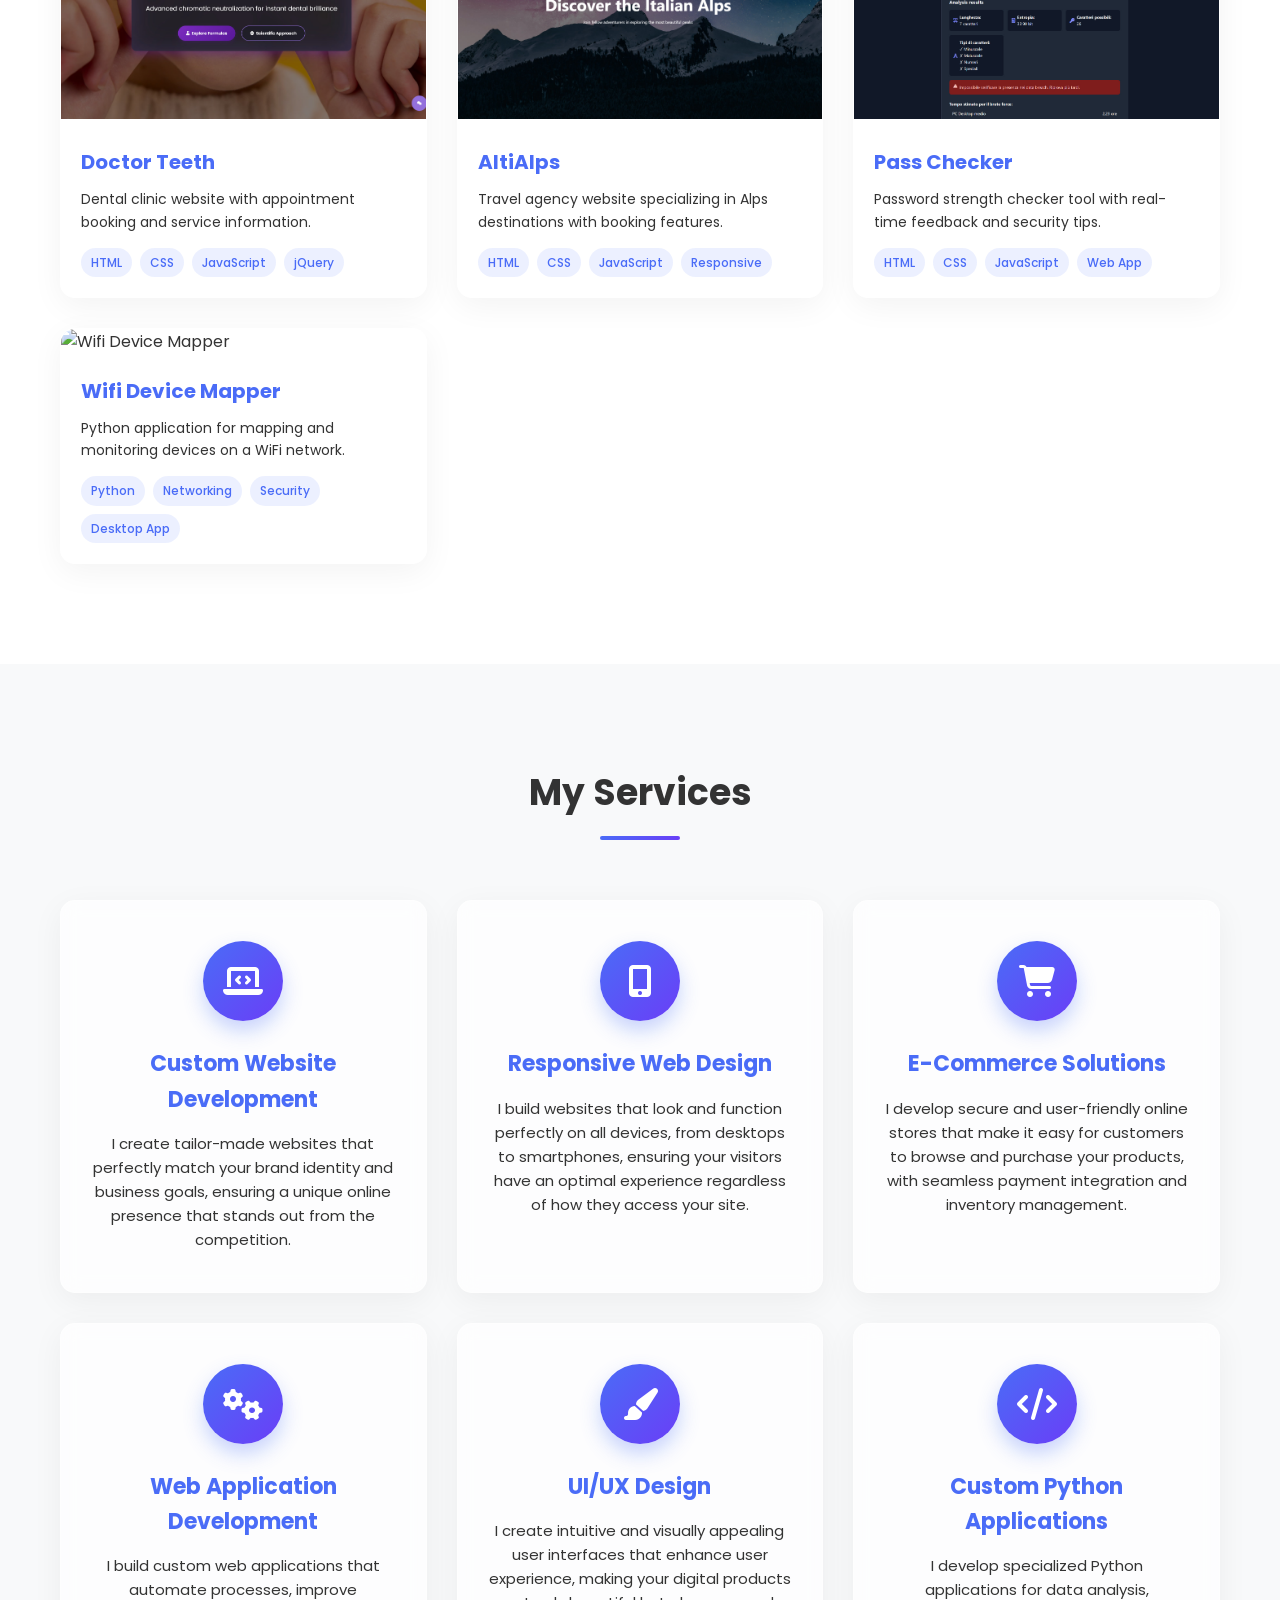
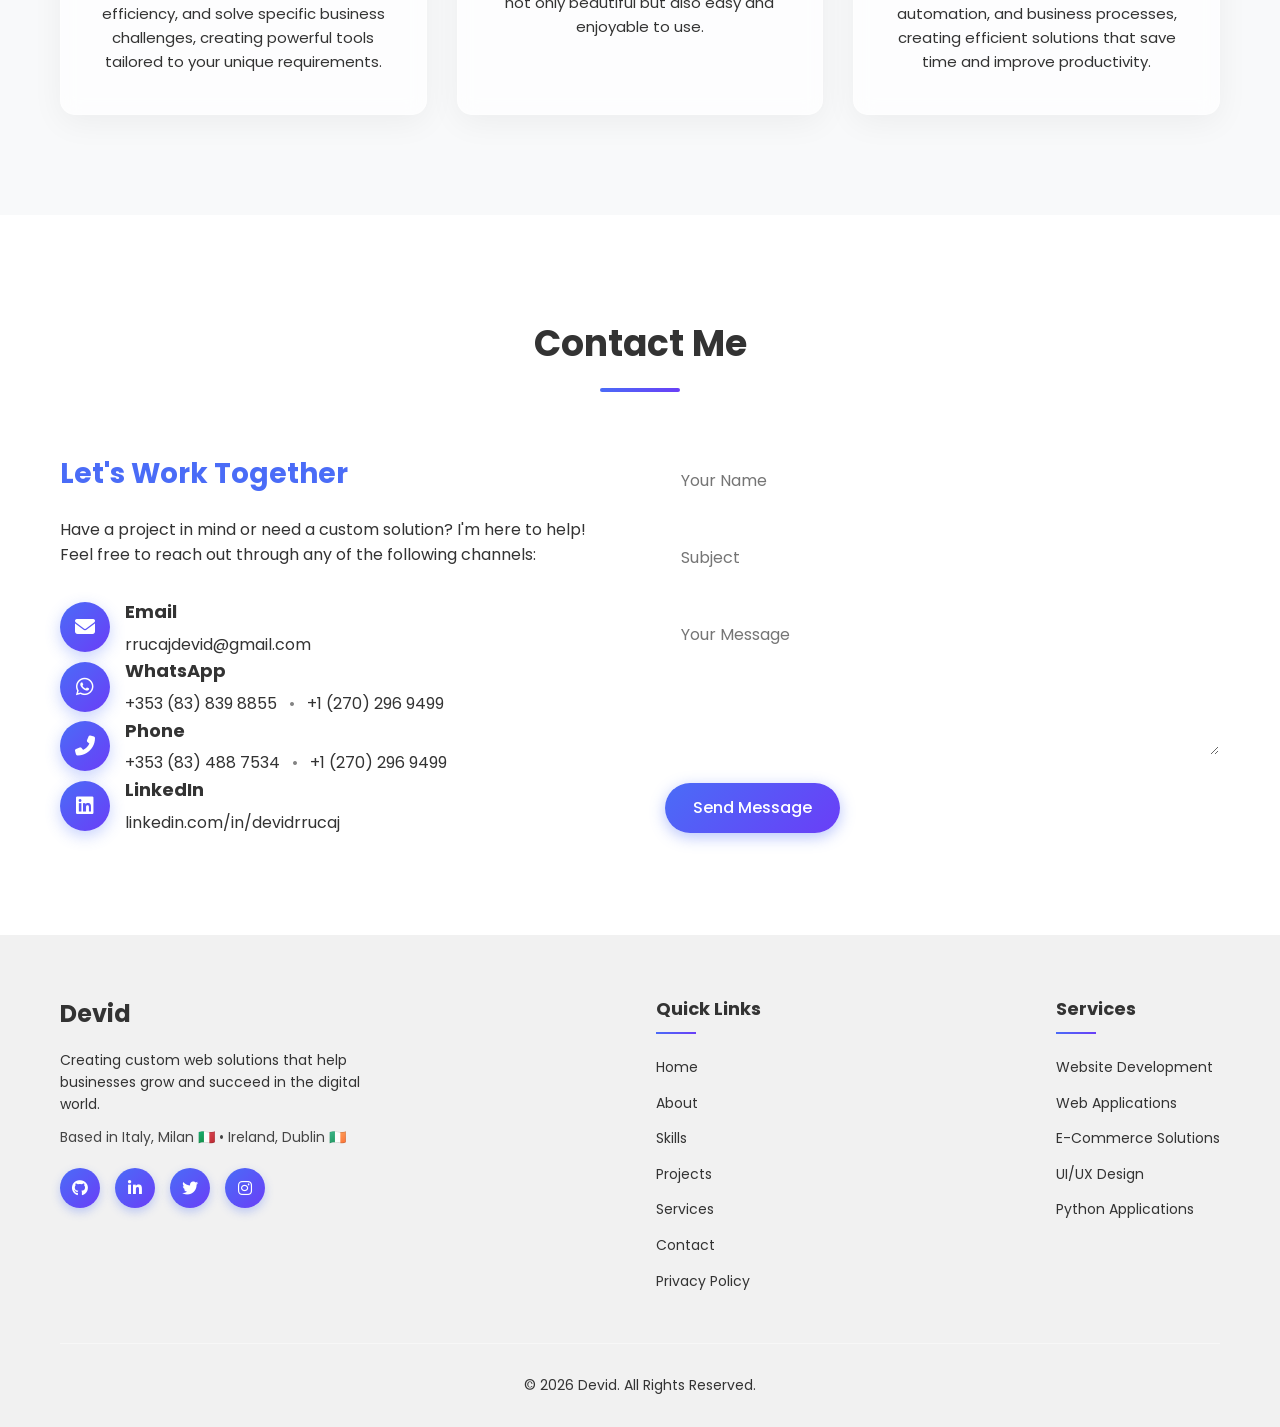
==== commit 885e2835: "Update index.html" ====
--- a/index.html
+++ b/index.html
@@ -472,7 +472,7 @@
                 </div>
             </div>
             <div class="footer-bottom">
-                <p>&copy; <span id="current-year">2025</span> Devid Rrucaj. <span data-en="All Rights Reserved." data-it="Tutti i Diritti Riservati." data-al="Të Gjitha të Drejtat të Rezervuara.">All Rights Reserved.</span></p>
+                <p>&copy; <span id="current-year">2025</span> Devid. <span data-en="All Rights Reserved." data-it="Tutti i Diritti Riservati." data-al="Të Gjitha të Drejtat të Rezervuara.">All Rights Reserved.</span></p>
             </div>
         </div>
     </footer>
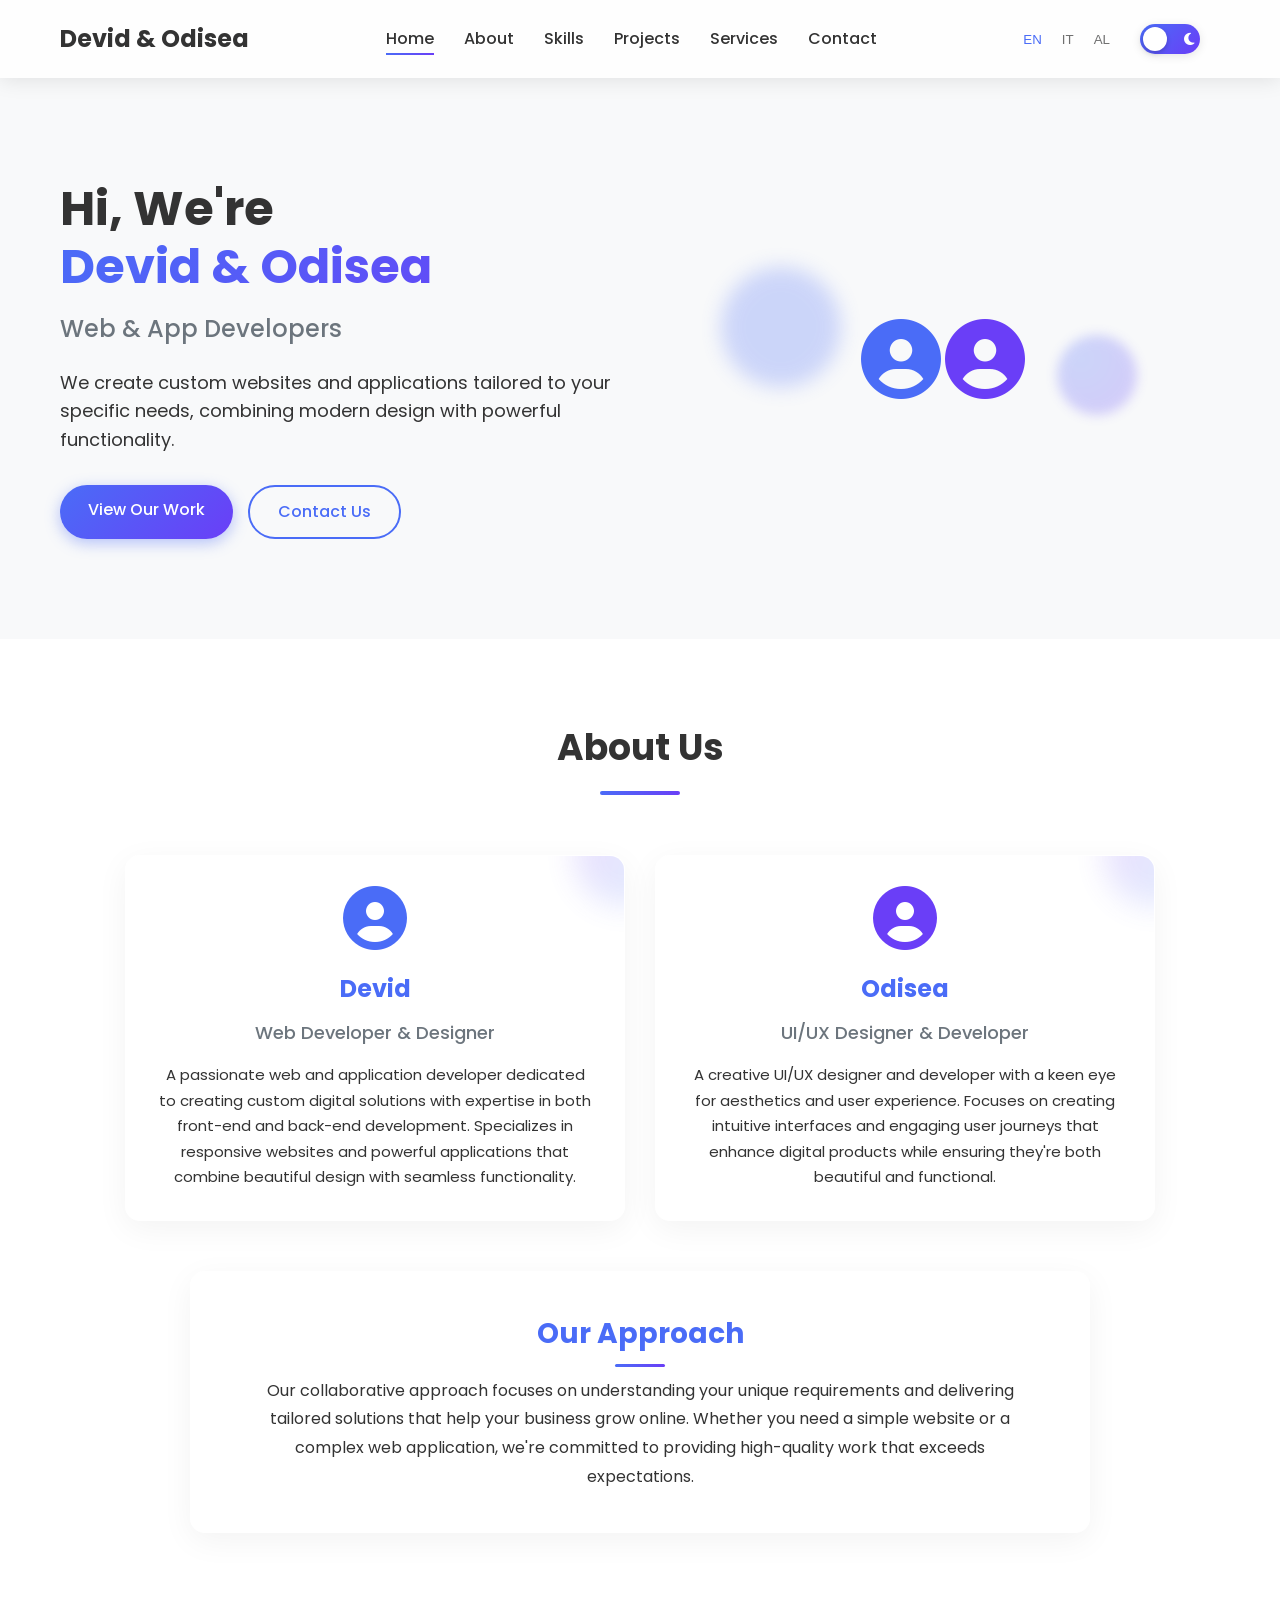
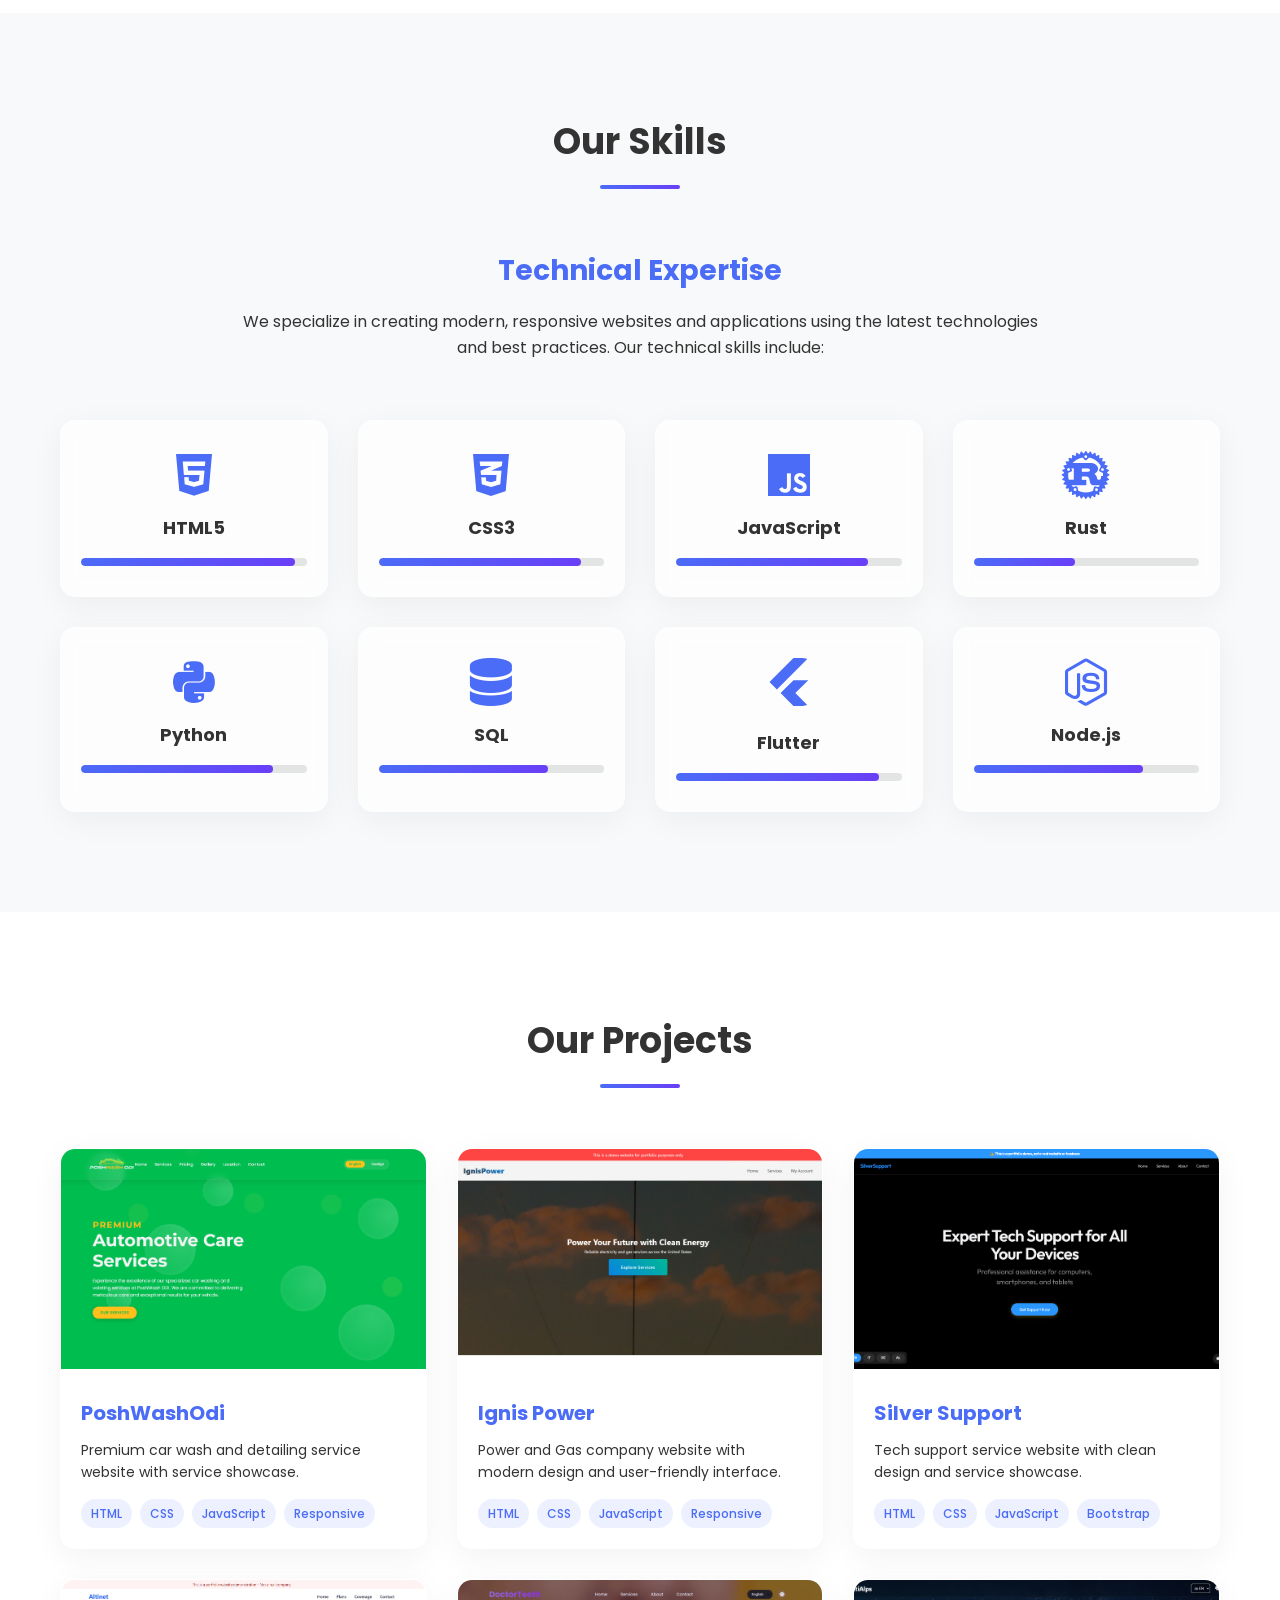
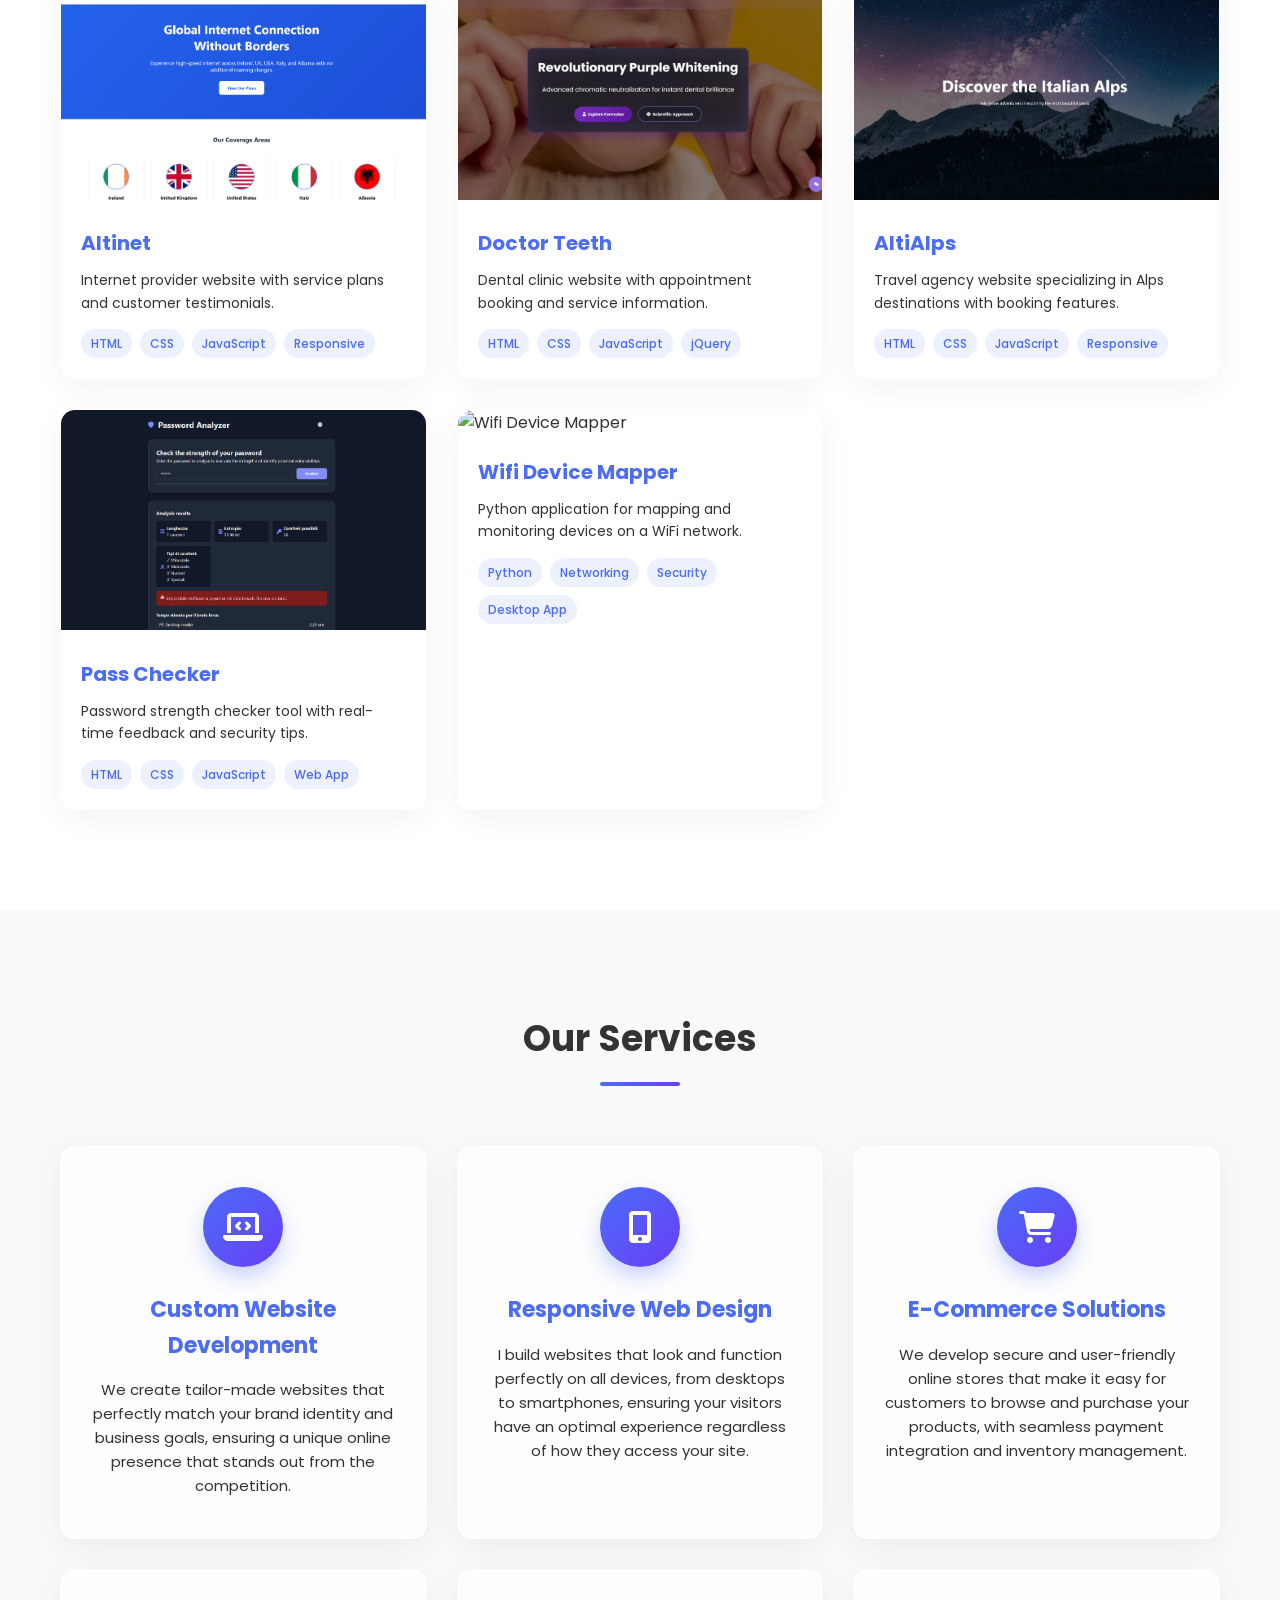
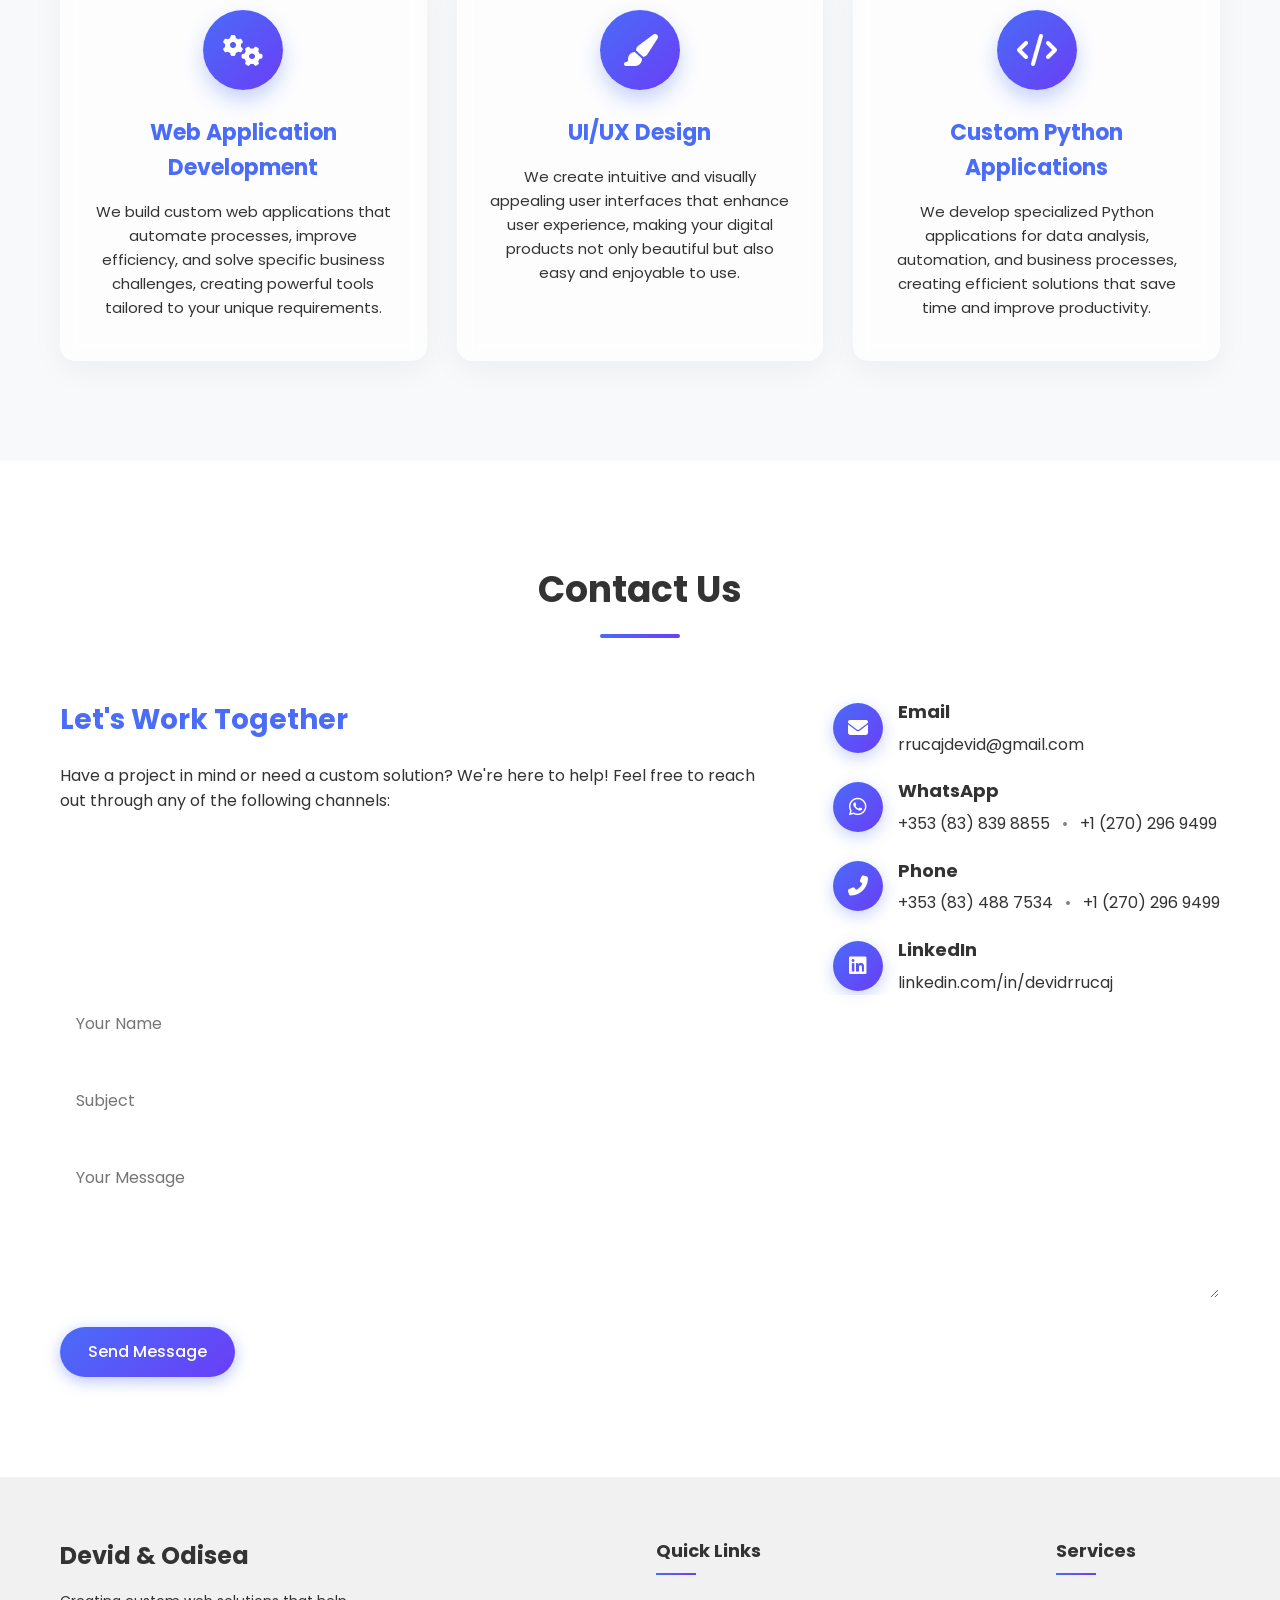
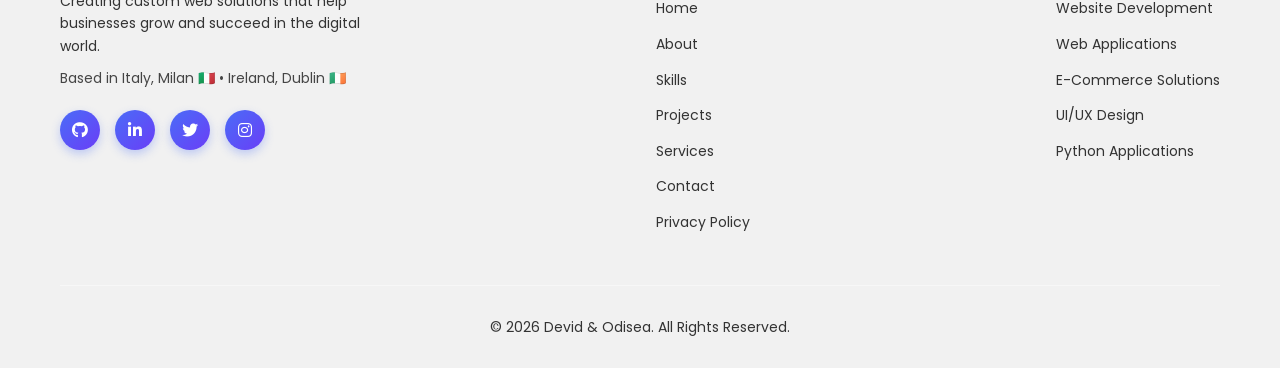
==== commit 7ce082ff: "fsf" ====
--- a/index.html
+++ b/index.html
@@ -3,7 +3,7 @@
 <head>
     <meta charset="UTF-8">
     <meta name="viewport" content="width=device-width, initial-scale=1.0">
-    <title>Devid | Web & App Developer</title>
+    <title>Devid & Odisea | Web & App Developers</title>
     <link rel="stylesheet" href="css/style.css">
     <link rel="stylesheet" href="https://cdnjs.cloudflare.com/ajax/libs/font-awesome/6.4.0/css/all.min.css">
     <link href="https://fonts.googleapis.com/css2?family=Poppins:wght@300;400;500;600;700&display=swap" rel="stylesheet">
@@ -17,7 +17,7 @@
         <div class="container">
             <div class="logo">
                 <a href="https://portfolio.ddevid.online" style="text-decoration: none; color: inherit;">
-                    <h1>Devid</h1>
+                    <h1>Devid & Odisea</h1>
                 </a>
             </div>
             <nav>
@@ -54,20 +54,23 @@
         <div class="container">
             <div class="hero-content">
                 <h1 class="hero-title">
-                    <span data-en="Hi, I'm" data-it="Ciao, sono" data-al="Përshëndetje, unë jam">Hi, I'm</span>
-                    <span class="highlight">Devid</span>
+                    <span data-en="Hi, We're" data-it="Ciao, siamo" data-al="Përshëndetje, ne jemi">Hi, We're</span>
+                    <span class="highlight">Devid & Odisea</span>
                 </h1>
                 <h2 class="hero-subtitle">
-                    <span data-en="Web & App Developer" data-it="Sviluppatore Web & App" data-al="Zhvillues Web & App">Web & App Developer</span>
+                    <span data-en="Web & App Developers" data-it="Sviluppatori Web & App" data-al="Zhvillues Web & App">Web & App Developers</span>
                 </h2>
-                <p class="hero-description" data-en="I create custom websites and applications tailored to your specific needs, combining modern design with powerful functionality." data-it="Creo siti web e applicazioni personalizzate su misura per le tue esigenze specifiche, combinando design moderno con funzionalità potenti." data-al="Unë krijoj faqe interneti dhe aplikacione të personalizuara për nevojat tuaja specifike, duke kombinuar dizajnin modern me funksionalitet të fuqishëm.">I create custom websites and applications tailored to your specific needs, combining modern design with powerful functionality.</p>
+                <p class="hero-description" data-en="We create custom websites and applications tailored to your specific needs, combining modern design with powerful functionality." data-it="Creiamo siti web e applicazioni personalizzate su misura per le tue esigenze specifiche, combinando design moderno con funzionalità potenti." data-al="Ne krijojmë faqe interneti dhe aplikacione të personalizuara për nevojat tuaja specifike, duke kombinuar dizajnin modern me funksionalitet të fuqishëm.">We create custom websites and applications tailored to your specific needs, combining modern design with powerful functionality.</p>
                 <div class="hero-buttons">
-                    <a href="#projects" class="btn btn-primary" data-en="View My Work" data-it="Vedi i Miei Lavori" data-al="Shiko Punën Time">View My Work</a>
-                    <a href="#contact" class="btn btn-secondary" data-en="Contact Me" data-it="Contattami" data-al="Më Kontakto">Contact Me</a>
+                    <a href="#projects" class="btn btn-primary" data-en="View Our Work" data-it="Vedi i Nostri Lavori" data-al="Shiko Punën Tonë">View Our Work</a>
+                    <a href="#contact" class="btn btn-secondary" data-en="Contact Us" data-it="Contattaci" data-al="Na Kontakto">Contact Us</a>
                 </div>
             </div>
             <div class="hero-image">
-                <img src="img/profile.png" alt="Devid Rrucaj" class="no-frame">
+                <div class="team-icons">
+                    <i class="fas fa-user-circle fa-5x" style="color: var(--primary-color);"></i>
+                    <i class="fas fa-user-circle fa-5x" style="color: var(--gradient-end);"></i>
+                </div>
             </div>
         </div>
     </section>
@@ -76,18 +79,30 @@
     <section id="about" class="about">
         <div class="container">
             <div class="section-header">
-                <h2 class="section-title" data-en="About Me" data-it="Chi Sono" data-al="Rreth Meje">About Me</h2>
+                <h2 class="section-title" data-en="About Us" data-it="Chi Siamo" data-al="Rreth Nesh">About Us</h2>
                 <div class="section-line"></div>
             </div>
             <div class="about-content">
-                <div class="about-image">
-                    <img src="img/about.png" alt="About Devid Rrucaj" class="no-frame">
-                </div>
-                <div class="about-text">
-                    <h3 data-en="Web Developer & Designer" data-it="Sviluppatore Web & Designer" data-al="Zhvillues Web & Designer">Web Developer & Designer</h3>
-                    <p data-en="I'm a passionate web and application developer dedicated to creating custom digital solutions that perfectly match my clients' needs. With expertise in both front-end and back-end development, I build responsive websites and powerful applications that combine beautiful design with seamless functionality." data-it="Sono uno sviluppatore web e di applicazioni appassionato, dedicato a creare soluzioni digitali personalizzate che si adattano perfettamente alle esigenze dei miei clienti. Con competenze sia nello sviluppo front-end che back-end, costruisco siti web responsive e applicazioni potenti che combinano un design accattivante con funzionalità impeccabili." data-al="Jam një zhvillues i pasionuar i faqeve të internetit dhe aplikacioneve, i përkushtuar për të krijuar zgjidhje dixhitale të personalizuara që përshtaten perfekt me nevojat e klientëve të mi. Me ekspertizë si në zhvillimin front-end ashtu edhe në back-end, unë ndërtoj faqe interneti responsive dhe aplikacione të fuqishme që kombinojnë dizajn të bukur me funksionalitet të përsosur.">I'm a passionate web and application developer dedicated to creating custom digital solutions that perfectly match my clients' needs. With expertise in both front-end and back-end development, I build responsive websites and powerful applications that combine beautiful design with seamless functionality.</p>
-                    <p data-en="My approach focuses on understanding your unique requirements and delivering tailored solutions that help your business grow online. Whether you need a simple website or a complex web application, I'm committed to providing high-quality work that exceeds expectations." data-it="Il mio approccio si concentra sulla comprensione delle tue esigenze uniche e sulla fornitura di soluzioni su misura che aiutano la tua attività a crescere online. Che tu abbia bisogno di un semplice sito web o di un'applicazione web complessa, mi impegno a fornire un lavoro di alta qualità che superi le aspettative." data-al="Qasja ime fokusohet në kuptimin e kërkesave tuaja unike dhe ofrimin e zgjidhjeve të personalizuara që ndihmojnë biznesin tuaj të rritet online. Nëse keni nevojë për një faqe të thjeshtë interneti ose një aplikacion kompleks, unë jam i përkushtuar të ofroj punë të cilësisë së lartë që tejkalon pritshmëritë.">My approach focuses on understanding your unique requirements and delivering tailored solutions that help your business grow online. Whether you need a simple website or a complex web application, I'm committed to providing high-quality work that exceeds expectations.</p>
-                </div>
+                <div class="about-card glass-card">
+                    <div class="about-icon">
+                        <i class="fas fa-user-circle fa-4x" style="color: var(--primary-color);"></i>
+                    </div>
+                    <h3>Devid</h3>
+                    <h4 data-en="Web Developer & Designer" data-it="Sviluppatore Web & Designer" data-al="Zhvillues Web & Designer">Web Developer & Designer</h4>
+                    <p data-en="A passionate web and application developer dedicated to creating custom digital solutions with expertise in both front-end and back-end development. Specializes in responsive websites and powerful applications that combine beautiful design with seamless functionality." data-it="Uno sviluppatore web e di applicazioni appassionato, dedicato a creare soluzioni digitali personalizzate con competenze sia nello sviluppo front-end che back-end. Specializzato in siti web responsive e applicazioni potenti che combinano un design accattivante con funzionalità impeccabili." data-al="Një zhvillues i pasionuar i faqeve të internetit dhe aplikacioneve, i përkushtuar për të krijuar zgjidhje dixhitale të personalizuara me ekspertizë si në zhvillimin front-end ashtu edhe në back-end. Specializohet në faqe interneti responsive dhe aplikacione të fuqishme që kombinojnë dizajn të bukur me funksionalitet të përsosur.">A passionate web and application developer dedicated to creating custom digital solutions with expertise in both front-end and back-end development. Specializes in responsive websites and powerful applications that combine beautiful design with seamless functionality.</p>
+                </div>
+                <div class="about-card glass-card">
+                    <div class="about-icon">
+                        <i class="fas fa-user-circle fa-4x" style="color: var(--gradient-end);"></i>
+                    </div>
+                    <h3>Odisea</h3>
+                    <h4 data-en="UI/UX Designer & Developer" data-it="Designer UI/UX & Sviluppatore" data-al="Dizajner UI/UX & Zhvillues">UI/UX Designer & Developer</h4>
+                    <p data-en="A creative UI/UX designer and developer with a keen eye for aesthetics and user experience. Focuses on creating intuitive interfaces and engaging user journeys that enhance digital products while ensuring they're both beautiful and functional." data-it="Un designer e sviluppatore UI/UX creativo con un occhio attento all'estetica e all'esperienza utente. Si concentra sulla creazione di interfacce intuitive e percorsi utente coinvolgenti che migliorano i prodotti digitali, garantendo che siano sia belli che funzionali." data-al="Një dizajner dhe zhvillues kreativ UI/UX me një sy të mprehtë për estetikën dhe përvojën e përdoruesit. Fokusohet në krijimin e ndërfaqeve intuitive dhe udhëtimeve angazhuese të përdoruesit që përmirësojnë produktet dixhitale, duke siguruar që ato të jenë si të bukura ashtu edhe funksionale.">A creative UI/UX designer and developer with a keen eye for aesthetics and user experience. Focuses on creating intuitive interfaces and engaging user journeys that enhance digital products while ensuring they're both beautiful and functional.</p>
+                </div>
+            </div>
+            <div class="team-approach">
+                <h3 data-en="Our Approach" data-it="Il Nostro Approccio" data-al="Qasja Jonë">Our Approach</h3>
+                <p data-en="Our collaborative approach focuses on understanding your unique requirements and delivering tailored solutions that help your business grow online. Whether you need a simple website or a complex web application, we're committed to providing high-quality work that exceeds expectations." data-it="Il nostro approccio collaborativo si concentra sulla comprensione delle tue esigenze uniche e sulla fornitura di soluzioni su misura che aiutano la tua attività a crescere online. Che tu abbia bisogno di un semplice sito web o di un'applicazione web complessa, ci impegniamo a fornire un lavoro di alta qualità che superi le aspettative." data-al="Qasja jonë bashkëpunuese fokusohet në kuptimin e kërkesave tuaja unike dhe ofrimin e zgjidhjeve të personalizuara që ndihmojnë biznesin tuaj të rritet online. Nëse keni nevojë për një faqe të thjeshtë interneti ose një aplikacion kompleks, ne jemi të përkushtuar të ofrojmë punë të cilësisë së lartë që tejkalon pritshmëritë.">Our collaborative approach focuses on understanding your unique requirements and delivering tailored solutions that help your business grow online. Whether you need a simple website or a complex web application, we're committed to providing high-quality work that exceeds expectations.</p>
             </div>
         </div>
     </section>
@@ -96,13 +111,13 @@
     <section id="skills" class="skills">
         <div class="container">
             <div class="section-header">
-                <h2 class="section-title" data-en="My Skills" data-it="Le Mie Competenze" data-al="Aftësitë e Mia">My Skills</h2>
+                <h2 class="section-title" data-en="Our Skills" data-it="Le Nostre Competenze" data-al="Aftësitë Tona">Our Skills</h2>
                 <div class="section-line"></div>
             </div>
             <div class="skills-content">
                 <div class="skills-text">
                     <h3 data-en="Technical Expertise" data-it="Competenze Tecniche" data-al="Ekspertizë Teknike">Technical Expertise</h3>
-                    <p data-en="I specialize in creating modern, responsive websites and applications using the latest technologies and best practices. My technical skills include:" data-it="Mi specializzo nella creazione di siti web e applicazioni moderne e responsive utilizzando le ultime tecnologie e le migliori pratiche. Le mie competenze tecniche includono:" data-al="Unë specializohem në krijimin e faqeve të internetit dhe aplikacioneve moderne dhe responsive duke përdorur teknologjitë më të fundit dhe praktikat më të mira. Aftësitë e mia teknike përfshijnë:">I specialize in creating modern, responsive websites and applications using the latest technologies and best practices. My technical skills include:</p>
+                    <p data-en="We specialize in creating modern, responsive websites and applications using the latest technologies and best practices. Our technical skills include:" data-it="Ci specializziamo nella creazione di siti web e applicazioni moderne e responsive utilizzando le ultime tecnologie e le migliori pratiche. Le nostre competenze tecniche includono:" data-al="Ne specializohemi në krijimin e faqeve të internetit dhe aplikacioneve moderne dhe responsive duke përdorur teknologjitë më të fundit dhe praktikat më të mira. Aftësitë tona teknike përfshijnë:">We specialize in creating modern, responsive websites and applications using the latest technologies and best practices. Our technical skills include:</p>
                 </div>
                 <div class="skills-grid">
                     <div class="skill-card glass-card">
@@ -170,10 +185,28 @@
     <section id="projects" class="projects">
         <div class="container">
             <div class="section-header">
-                <h2 class="section-title" data-en="My Projects" data-it="I Miei Progetti" data-al="Projektet e Mia">My Projects</h2>
+                <h2 class="section-title" data-en="Our Projects" data-it="I Nostri Progetti" data-al="Projektet Tona">Our Projects</h2>
                 <div class="section-line"></div>
             </div>
             <div class="projects-grid">
+                <div class="project-card glass-card">
+                    <div class="project-image">
+                        <img src="img/projects/poshwash.png" alt="PoshWashOdi">
+                        <div class="project-overlay">
+                            <a href="https://poshwashodi.com" target="_blank" class="btn btn-view">View Project</a>
+                        </div>
+                    </div>
+                    <div class="project-info">
+                        <h3>PoshWashOdi</h3>
+                        <p data-en="Premium car wash and detailing service website with service showcase." data-it="Sito web di servizi premium di lavaggio e dettaglio auto con sistema di prenotazione e vetrina dei servizi." data-al="Faqe interneti për shërbime premium të larjes dhe detajimit të makinave me sistem rezervimi dhe vitrinë shërbimesh.">Premium car wash and detailing service website with booking system and service showcase.</p>
+                        <div class="project-tags">
+                            <span>HTML</span>
+                            <span>CSS</span>
+                            <span>JavaScript</span>
+                            <span>Responsive</span>
+                        </div>
+                    </div>
+                </div>
                 <div class="project-card glass-card">
                     <div class="project-image">
                         <img src="img/projects/ignis-power.jpg" alt="Ignis Power">
@@ -308,7 +341,7 @@
     <section id="services" class="services">
         <div class="container">
             <div class="section-header">
-                <h2 class="section-title" data-en="My Services" data-it="I Miei Servizi" data-al="Shërbimet e Mia">My Services</h2>
+                <h2 class="section-title" data-en="Our Services" data-it="I Nostri Servizi" data-al="Shërbimet Tona">Our Services</h2>
                 <div class="section-line"></div>
             </div>
             <div class="services-grid">
@@ -317,7 +350,7 @@
                         <i class="fas fa-laptop-code"></i>
                     </div>
                     <h3 data-en="Custom Website Development" data-it="Sviluppo di Siti Web Personalizzati" data-al="Zhvillim i Faqeve të Internetit të Personalizuara">Custom Website Development</h3>
-                    <p data-en="I create tailor-made websites that perfectly match your brand identity and business goals, ensuring a unique online presence that stands out from the competition." data-it="Creo siti web su misura che si adattano perfettamente all'identità del tuo brand e agli obiettivi aziendali, garantendo una presenza online unica che si distingue dalla concorrenza." data-al="Unë krijoj faqe interneti të personalizuara që përshtaten perfekt me identitetin e markës tuaj dhe qëllimet e biznesit, duke siguruar një prezencë unike online që dallohet nga konkurrenca.">I create tailor-made websites that perfectly match your brand identity and business goals, ensuring a unique online presence that stands out from the competition.</p>
+                    <p data-en="We create tailor-made websites that perfectly match your brand identity and business goals, ensuring a unique online presence that stands out from the competition." data-it="Creiamo siti web su misura che si adattano perfettamente all'identità del tuo brand e agli obiettivi aziendali, garantendo una presenza online unica che si distingue dalla concorrenza." data-al="Ne krijojmë faqe interneti të personalizuara që përshtaten perfekt me identitetin e markës tuaj dhe qëllimet e biznesit, duke siguruar një prezencë unike online që dallohet nga konkurrenca.">We create tailor-made websites that perfectly match your brand identity and business goals, ensuring a unique online presence that stands out from the competition.</p>
                 </div>
                 <div class="service-card glass-card">
                     <div class="service-icon">
@@ -331,28 +364,28 @@
                         <i class="fas fa-shopping-cart"></i>
                     </div>
                     <h3 data-en="E-Commerce Solutions" data-it="Soluzioni E-Commerce" data-al="Zgjidhje E-Commerce">E-Commerce Solutions</h3>
-                    <p data-en="I develop secure and user-friendly online stores that make it easy for customers to browse and purchase your products, with seamless payment integration and inventory management." data-it="Sviluppo negozi online sicuri e facili da usare che rendono semplice per i clienti sfogliare e acquistare i tuoi prodotti, con integrazione dei pagamenti e gestione dell'inventario senza problemi." data-al="Unë zhvilloj dyqane online të sigurta dhe të përdorshme që e bëjnë të lehtë për klientët të shfletojnë dhe të blejnë produktet tuaja, me integrim të pagesave dhe menaxhim të inventarit pa probleme.">I develop secure and user-friendly online stores that make it easy for customers to browse and purchase your products, with seamless payment integration and inventory management.</p>
+                    <p data-en="We develop secure and user-friendly online stores that make it easy for customers to browse and purchase your products, with seamless payment integration and inventory management." data-it="Sviluppiamo negozi online sicuri e facili da usare che rendono semplice per i clienti sfogliare e acquistare i tuoi prodotti, con integrazione dei pagamenti e gestione dell'inventario senza problemi." data-al="Ne zhvillojmë dyqane online të sigurta dhe të përdorshme që e bëjnë të lehtë për klientët të shfletojnë dhe të blejnë produktet tuaja, me integrim të pagesave dhe menaxhim të inventarit pa probleme.">We develop secure and user-friendly online stores that make it easy for customers to browse and purchase your products, with seamless payment integration and inventory management.</p>
                 </div>
                 <div class="service-card glass-card">
                     <div class="service-icon">
                         <i class="fas fa-cogs"></i>
                     </div>
                     <h3 data-en="Web Application Development" data-it="Sviluppo di Applicazioni Web" data-al="Zhvillimi i Aplikacioneve Web">Web Application Development</h3>
-                    <p data-en="I build custom web applications that automate processes, improve efficiency, and solve specific business challenges, creating powerful tools tailored to your unique requirements." data-it="Costruisco applicazioni web personalizzate che automatizzano i processi, migliorano l'efficienza e risolvono sfide aziendali specifiche, creando strumenti potenti adattati alle tue esigenze uniche." data-al="Unë ndërtoj aplikacione web të personalizuara që automatizojnë proceset, përmirësojnë efikasitetin dhe zgjidhin sfida specifike të biznesit, duke krijuar mjete të fuqishme të përshtatura për kërkesat tuaja unike.">I build custom web applications that automate processes, improve efficiency, and solve specific business challenges, creating powerful tools tailored to your unique requirements.</p>
+                    <p data-en="We build custom web applications that automate processes, improve efficiency, and solve specific business challenges, creating powerful tools tailored to your unique requirements." data-it="Costruiamo applicazioni web personalizzate che automatizzano i processi, migliorano l'efficienza e risolvono sfide aziendali specifiche, creando strumenti potenti adattati alle tue esigenze uniche." data-al="Ne ndërtojmë aplikacione web të personalizuara që automatizojnë proceset, përmirësojnë efikasitetin dhe zgjidhin sfida specifike të biznesit, duke krijuar mjete të fuqishme të përshtatura për kërkesat tuaja unike.">We build custom web applications that automate processes, improve efficiency, and solve specific business challenges, creating powerful tools tailored to your unique requirements.</p>
                 </div>
                 <div class="service-card glass-card">
                     <div class="service-icon">
                         <i class="fas fa-paint-brush"></i>
                     </div>
                     <h3 data-en="UI/UX Design" data-it="Design UI/UX" data-al="Dizajn UI/UX">UI/UX Design</h3>
-                    <p data-en="I create intuitive and visually appealing user interfaces that enhance user experience, making your digital products not only beautiful but also easy and enjoyable to use." data-it="Creo interfacce utente intuitive e visivamente accattivanti che migliorano l'esperienza utente, rendendo i tuoi prodotti digitali non solo belli ma anche facili e piacevoli da usare." data-al="Unë krijoj ndërfaqe përdoruesi intuitive dhe vizualisht tërheqëse që përmirësojnë përvojën e përdoruesit, duke i bërë produktet tuaja dixhitale jo vetëm të bukura por edhe të lehta dhe të këndshme për t'u përdorur.">I create intuitive and visually appealing user interfaces that enhance user experience, making your digital products not only beautiful but also easy and enjoyable to use.</p>
+                    <p data-en="We create intuitive and visually appealing user interfaces that enhance user experience, making your digital products not only beautiful but also easy and enjoyable to use." data-it="Creiamo interfacce utente intuitive e visivamente accattivanti che migliorano l'esperienza utente, rendendo i tuoi prodotti digitali non solo belli ma anche facili e piacevoli da usare." data-al="Ne krijojmë ndërfaqe përdoruesi intuitive dhe vizualisht tërheqëse që përmirësojnë përvojën e përdoruesit, duke i bërë produktet tuaja dixhitale jo vetëm të bukura por edhe të lehta dhe të këndshme për t'u përdorur.">We create intuitive and visually appealing user interfaces that enhance user experience, making your digital products not only beautiful but also easy and enjoyable to use.</p>
                 </div>
                 <div class="service-card glass-card">
                     <div class="service-icon">
                         <i class="fas fa-code"></i>
                     </div>
                     <h3 data-en="Custom Python Applications" data-it="Applicazioni Python Personalizzate" data-al="Aplikacione Python të Personalizuara">Custom Python Applications</h3>
-                    <p data-en="I develop specialized Python applications for data analysis, automation, and business processes, creating efficient solutions that save time and improve productivity." data-it="Sviluppo applicazioni Python specializzate per l'analisi dei dati, l'automazione e i processi aziendali, creando soluzioni efficienti che fanno risparmiare tempo e migliorano la produttività." data-al="Unë zhvilloj aplikacione të specializuara Python për analizën e të dhënave, automatizimin dhe proceset e biznesit, duke krijuar zgjidhje efikase që kursejnë kohë dhe përmirësojnë produktivitetin.">I develop specialized Python applications for data analysis, automation, and business processes, creating efficient solutions that save time and improve productivity.</p>
+                    <p data-en="We develop specialized Python applications for data analysis, automation, and business processes, creating efficient solutions that save time and improve productivity." data-it="Sviluppiamo applicazioni Python specializzate per l'analisi dei dati, l'automazione e i processi aziendali, creando soluzioni efficienti che fanno risparmiare tempo e migliorano la produttività." data-al="Ne zhvillojmë aplikacione të specializuara Python për analizën e të dhënave, automatizimin dhe proceset e biznesit, duke krijuar zgjidhje efikase që kursejnë kohë dhe përmirësojnë produktivitetin.">We develop specialized Python applications for data analysis, automation, and business processes, creating efficient solutions that save time and improve productivity.</p>
                 </div>
             </div>
         </div>
@@ -362,14 +395,14 @@
     <section id="contact" class="contact">
         <div class="container">
             <div class="section-header">
-                <h2 class="section-title" data-en="Contact Me" data-it="Contattami" data-al="Më Kontakto">Contact Me</h2>
+                <h2 class="section-title" data-en="Contact Us" data-it="Contattaci" data-al="Na Kontakto">Contact Us</h2>
                 <div class="section-line"></div>
             </div>
             <div class="contact-content">
                 <div class="contact-info">
                     <div class="contact-text">
                         <h3 data-en="Let's Work Together" data-it="Lavoriamo Insieme" data-al="Le të Punojmë Së Bashku">Let's Work Together</h3>
-                        <p data-en="Have a project in mind or need a custom solution? I'm here to help! Feel free to reach out through any of the following channels:" data-it="Hai un progetto in mente o hai bisogno di una soluzione personalizzata? Sono qui per aiutarti! Sentiti libero di contattarmi attraverso uno dei seguenti canali:" data-al="Keni një projekt në mendje ose keni nevojë për një zgjidhje të personalizuar? Unë jam kët
+                        <p data-en="Have a project in mind or need a custom solution? We're here to help! Feel free to reach out through any of the following channels:" data-it="Hai un progetto in mente o hai bisogno di una soluzione personalizzata? Siamo qui per aiutarti! Sentiti libero di contattarci attraverso uno dei seguenti canali:" data-al="Keni një projekt në mendje ose keni nevojë për një zgjidhje të personalizuar? Ne jemi këtu për t'ju ndihmuar! Mos hezitoni të na kontaktoni përmes njërit prej kanaleve të mëposhtme:">Have a project in mind or need a custom solution? We're here to help! Feel free to reach out through any of the following channels:</p>
                         </div>
                     </div>
                     <div class="contact-methods">
@@ -438,9 +471,9 @@
         <div class="container">
             <div class="footer-content">
                 <div class="footer-logo">
-                    <h2>Devid</h2>
-                    <p data-en="Creating custom web solutions that help businesses grow and succeed in the digital world." data-it="Creo soluzioni web personalizzate che aiutano le aziende a crescere e avere successo nel mondo digitale." data-al="Krijoj zgjidhje web të personalizuara që ndihmojnë bizneset të rriten dhe të kenë sukses në botën dixhitale.">Creating custom web solutions that help businesses grow and succeed in the digital world.</p>
-                    <p class="location-info" data-en="Based in Italy, Milan 🇮🇹 • Ireland, Dublin 🇮🇪" data-it="Basato in Italia, Milano 🇮🇹 • Irlanda, Dublino 🇮🇪" data-al="Bazuar në Itali, Milano 🇮🇹 • Irlandë, Dublin 🇮🇪">Based in Italy, Milan 🇮🇹 • Ireland, Dublin 🇮🇪</p>
+                    <h2>Devid & Odisea</h2>
+                    <p data-en="Creating custom web solutions that help businesses grow and succeed in the digital world." data-it="Creiamo soluzioni web personalizzate che aiutano le aziende a crescere e avere successo nel mondo digitale." data-al="Krijojmë zgjidhje web të personalizuara që ndihmojnë bizneset të rriten dhe të kenë sukses në botën dixhitale.">Creating custom web solutions that help businesses grow and succeed in the digital world.</p>
+                    <p class="location-info" data-en="Based in Italy, Milan 🇮🇹 • Ireland, Dublin 🇮🇪" data-it="Basati in Italia, Milano 🇮🇹 • Irlanda, Dublino 🇮🇪" data-al="Bazuar në Itali, Milano 🇮🇹 • Irlandë, Dublin 🇮🇪">Based in Italy, Milan 🇮🇹 • Ireland, Dublin 🇮🇪</p>
                     <div class="social-links">
                         <a href="https://github.com/dddevid" target="_blank" class="social-link"><i class="fab fa-github"></i></a>
                         <a href="https://www.linkedin.com/in/devid-rrucaj-ba467b358" target="_blank" class="social-link"><i class="fab fa-linkedin-in"></i></a>
@@ -472,7 +505,7 @@
                 </div>
             </div>
             <div class="footer-bottom">
-                <p>&copy; <span id="current-year">2025</span> Devid. <span data-en="All Rights Reserved." data-it="Tutti i Diritti Riservati." data-al="Të Gjitha të Drejtat të Rezervuara.">All Rights Reserved.</span></p>
+                <p>&copy; <span id="current-year">2023</span> Devid & Odisea. <span data-en="All Rights Reserved." data-it="Tutti i Diritti Riservati." data-al="Të Gjitha të Drejtat të Rezervuara.">All Rights Reserved.</span></p>
             </div>
         </div>
     </footer>
--- a/css/style.css
+++ b/css/style.css
@@ -519,88 +519,118 @@
 }
 
 /* About Section */
+.about {
+    padding: 80px 0;
+}
+
 .about-content {
     display: flex;
-    align-items: center;
-    gap: 50px;
-}
-
-.about-image {
+    flex-wrap: wrap;
+    justify-content: center;
+    gap: 30px;
+    margin-bottom: 50px;
+}
+
+.about-card {
     flex: 1;
-    position: relative;
-    display: flex;
-    justify-content: center;
-    align-items: center;
-    margin: 0 auto;
+    min-width: 300px;
+    max-width: 500px;
+    padding: 30px;
     text-align: center;
-}
-
-.about-image .glass-card {
-    position: relative;
-    z-index: 2;
-    background: transparent;
-    border: none;
-    box-shadow: none;
-    margin: 0 auto;
-}
-
-.about-image img {
-    max-width: 100%;
-    height: auto;
-    transition: transform 0.5s ease;
-    position: relative;
-    z-index: 2;
-    margin: 0 auto;
-}
-
-.about-image img:hover {
-    transform: scale(1.02);
-}
-
-/* Adding decorative circles to the about image section */
-.about-image::before {
+    transition: transform 0.3s ease, box-shadow 0.3s ease;
+    position: relative;
+    overflow: hidden;
+}
+
+.about-card::before {
     content: '';
     position: absolute;
-    top: -15px;
-    right: 10%;
+    top: -50px;
+    right: -50px;
     width: 100px;
     height: 100px;
     border-radius: 50%;
     background: conic-gradient(from 45deg, var(--gradient-start), var(--primary-color), var(--gradient-end), var(--gradient-start));
-    opacity: 0.25;
+    opacity: 0.15;
+    z-index: 0;
+    filter: blur(15px);
+    animation: float-rotate 12s linear infinite;
+}
+
+.about-card:hover {
+    transform: translateY(-10px);
+    box-shadow: 0 15px 30px rgba(0, 0, 0, 0.1);
+}
+
+.about-icon {
+    margin-bottom: 20px;
+    position: relative;
     z-index: 1;
-    filter: blur(8px);
-    animation: float-rotate 8s ease-in-out infinite 0.3s;
-}
-
-.about-image::after {
+    display: inline-block;
+}
+
+.about-card h3 {
+    font-size: 24px;
+    margin-bottom: 10px;
+    color: var(--primary-color);
+    position: relative;
+    z-index: 1;
+}
+
+.about-card h4 {
+    font-size: 18px;
+    margin-bottom: 15px;
+    color: var(--secondary-color);
+    font-weight: 500;
+    position: relative;
+    z-index: 1;
+}
+
+.about-card p {
+    font-size: 15px;
+    line-height: 1.7;
+    position: relative;
+    z-index: 1;
+}
+
+.team-approach {
+    background: var(--card-bg);
+    backdrop-filter: blur(10px);
+    -webkit-backdrop-filter: blur(10px);
+    border: 1px solid var(--card-border);
+    border-radius: 15px;
+    padding: 40px;
+    text-align: center;
+    max-width: 900px;
+    margin: 0 auto;
+    box-shadow: 0 8px 32px 0 var(--card-shadow);
+}
+
+.team-approach h3 {
+    font-size: 28px;
+    margin-bottom: 20px;
+    color: var(--primary-color);
+    position: relative;
+    display: inline-block;
+}
+
+.team-approach h3::after {
     content: '';
     position: absolute;
-    bottom: -20px;
-    left: 5%;
-    width: 130px;
-    height: 130px;
-    border-radius: 50%;
-    background: conic-gradient(from 225deg, var(--gradient-end), var(--primary-color), var(--gradient-start), var(--gradient-end));
-    opacity: 0.25;
-    z-index: 1;
-    filter: blur(12px);
-    animation: float-rotate 9s ease-in-out infinite 1s;
-}
-
-.about-text {
-    flex: 1;
-}
-
-.about-text h3 {
-    font-size: 28px;
-    margin-bottom: 20px;
-    color: var(--primary-color);
-}
-
-.about-text p {
-    margin-bottom: 20px;
+    bottom: -10px;
+    left: 50%;
+    transform: translateX(-50%);
+    width: 50px;
+    height: 3px;
+    background: linear-gradient(to right, var(--gradient-start), var(--gradient-end));
+    border-radius: 3px;
+}
+
+.team-approach p {
     font-size: 16px;
+    line-height: 1.8;
+    max-width: 800px;
+    margin: 0 auto;
 }
 
 /* Skills Section */
@@ -996,8 +1026,7 @@
         padding: 0 30px;
     }
     
-    .hero .container,
-    .about-content {
+    .hero .container {
         flex-direction: column;
     }
     
@@ -1005,8 +1034,16 @@
         margin-top: 40px;
     }
     
-    .about-image {
-        margin-bottom: 40px;
+    .about-content {
+        justify-content: center;
+    }
+    
+    .about-card {
+        flex-basis: calc(50% - 30px);
+    }
+    
+    .team-approach {
+        padding: 30px;
     }
     
     .projects-grid,
@@ -1047,6 +1084,29 @@
         display: flex;
     }
     
+    .about-content {
+        flex-direction: column;
+        align-items: center;
+    }
+    
+    .about-card {
+        flex-basis: 100%;
+        max-width: 100%;
+        margin-bottom: 20px;
+    }
+    
+    .team-approach {
+        padding: 25px 20px;
+    }
+    
+    .team-approach h3 {
+        font-size: 24px;
+    }
+    
+    .team-approach p {
+        font-size: 15px;
+    }
+    
     .mobile-menu-btn.active span:nth-child(1) {
         transform: rotate(45deg) translate(5px, 5px);
     }
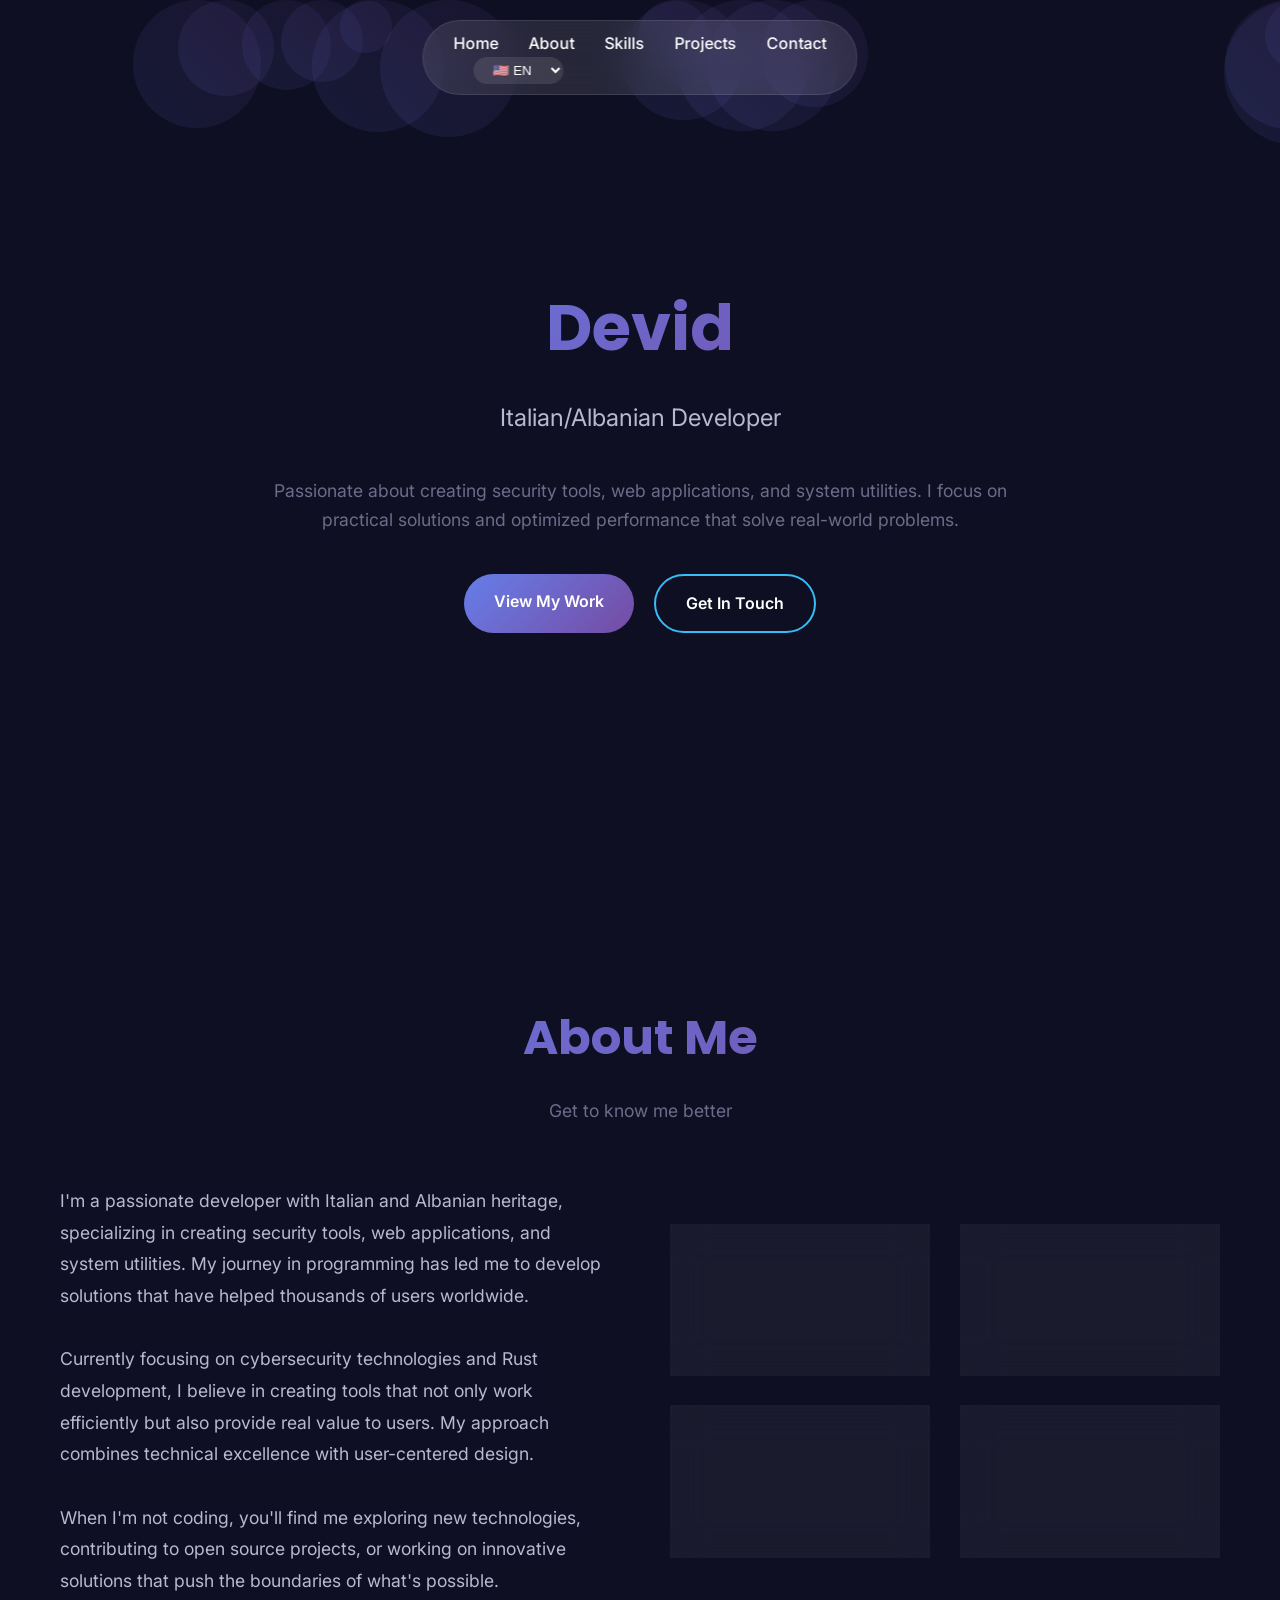
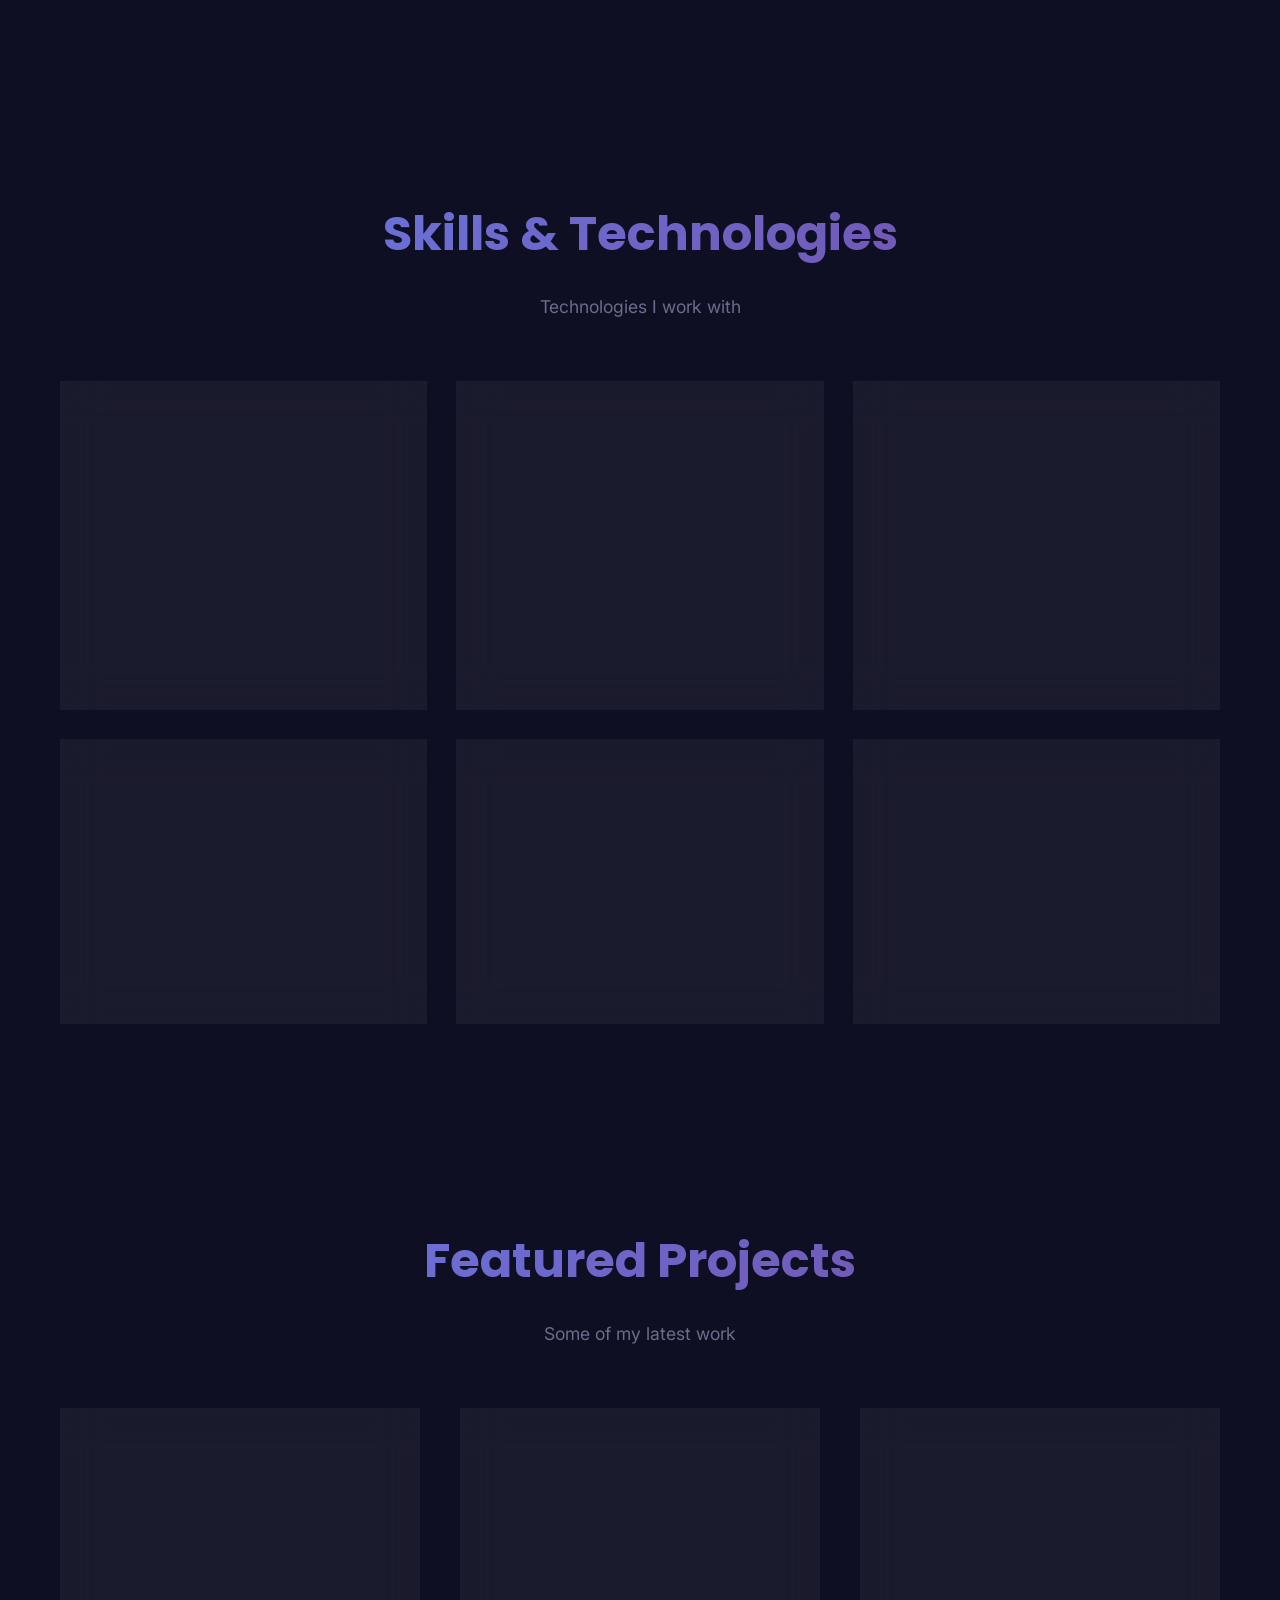
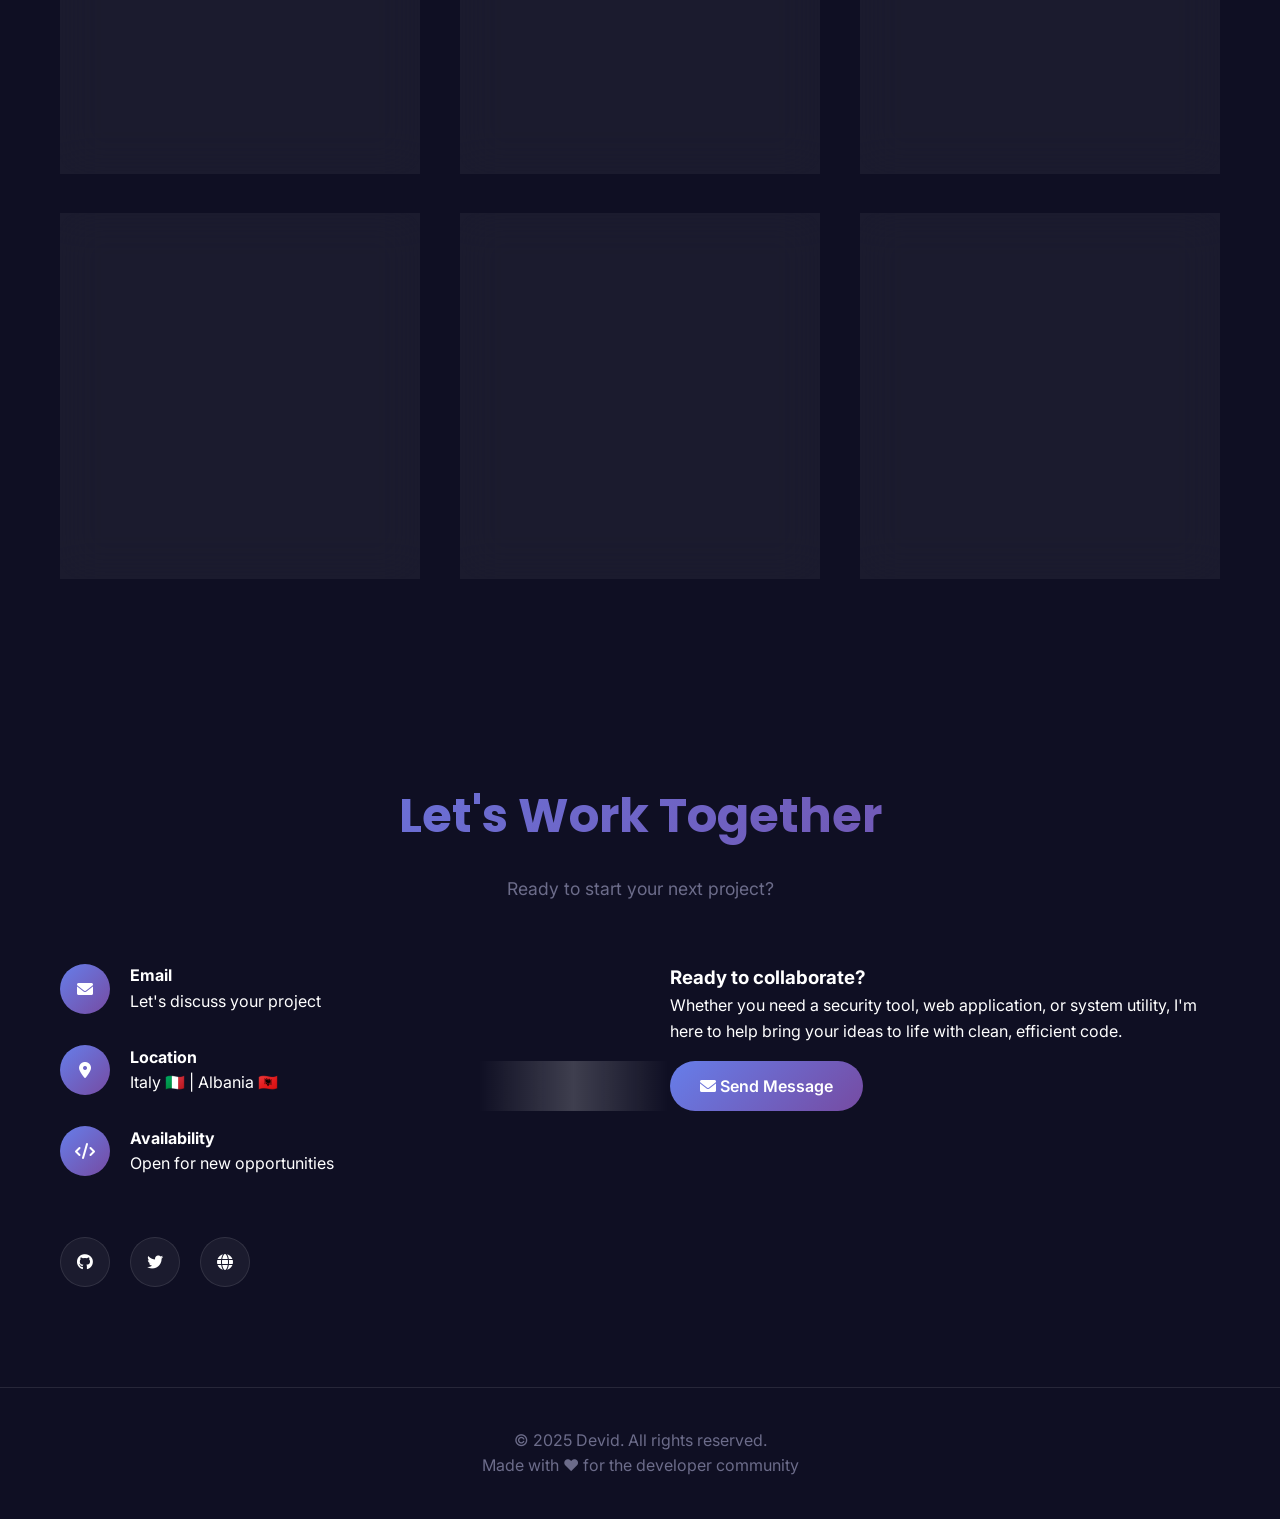
==== commit 01f0bdfc: "Create index.html" ====
--- a/index.html
+++ b/index.html
@@ -3,522 +3,1286 @@
 <head>
     <meta charset="UTF-8">
     <meta name="viewport" content="width=device-width, initial-scale=1.0">
-    <title>Devid & Odisea | Web & App Developers</title>
-    <link rel="stylesheet" href="css/style.css">
-    <link rel="stylesheet" href="https://cdnjs.cloudflare.com/ajax/libs/font-awesome/6.4.0/css/all.min.css">
-    <link href="https://fonts.googleapis.com/css2?family=Poppins:wght@300;400;500;600;700&display=swap" rel="stylesheet">
-    <link rel="preconnect" href="https://fonts.googleapis.com">
-    <link rel="preconnect" href="https://fonts.gstatic.com" crossorigin>
-    <link href="https://fonts.googleapis.com/css2?family=Noto+Color+Emoji&display=swap" rel="stylesheet">
+    <title>Devid - Developer Portfolio</title>
+    
+    <!-- Google Fonts -->
+    <link href="https://fonts.googleapis.com/css2?family=Inter:wght@300;400;500;600;700&family=Poppins:wght@300;400;500;600;700&display=swap" rel="stylesheet">
+    
+    <!-- Font Awesome -->
+    <link rel="stylesheet" href="https://cdnjs.cloudflare.com/ajax/libs/font-awesome/6.0.0/css/all.min.css">
+    
+    <style>
+        :root {
+            --primary-color: #667eea;
+            --secondary-color: #764ba2;
+            --accent-color: #36BCF7;
+            --bg-primary: #0f0f23;
+            --bg-secondary: #1a1a2e;
+            --bg-card: rgba(255, 255, 255, 0.05);
+            --text-primary: #ffffff;
+            --text-secondary: #b8b8d1;
+            --text-muted: #6c6c8a;
+            --gradient: linear-gradient(135deg, var(--primary-color), var(--secondary-color));
+            --shadow: 0 20px 40px rgba(0, 0, 0, 0.3);
+            --border-radius: 20px;
+            --transition: all 0.3s cubic-bezier(0.4, 0, 0.2, 1);
+        }
+        
+        * {
+            margin: 0;
+            padding: 0;
+            box-sizing: border-box;
+        }
+        
+        body {
+            font-family: 'Inter', sans-serif;
+            background: var(--bg-primary);
+            color: var(--text-primary);
+            overflow-x: hidden;
+            line-height: 1.6;
+        }
+        
+        /* Animated Background */
+        .bg-animation {
+            position: fixed;
+            top: 0;
+            left: 0;
+            width: 100%;
+            height: 100%;
+            z-index: -1;
+            overflow: hidden;
+        }
+        
+        .floating-shape {
+            position: absolute;
+            border-radius: 50%;
+            background: linear-gradient(45deg, rgba(102, 126, 234, 0.1), rgba(118, 75, 162, 0.1));
+            animation: float 20s infinite linear;
+        }
+        
+        @keyframes float {
+            0% { transform: translateY(100vh) rotate(0deg); }
+            100% { transform: translateY(-100vh) rotate(360deg); }
+        }
+        
+        /* Navigation */
+        .navbar {
+            position: fixed;
+            top: 20px;
+            left: 50%;
+            transform: translateX(-50%);
+            background: rgba(255, 255, 255, 0.1);
+            backdrop-filter: blur(20px);
+            border: 1px solid rgba(255, 255, 255, 0.1);
+            border-radius: 50px;
+            padding: 10px 30px;
+            z-index: 1000;
+            animation: slideDown 1s ease-out;
+        }
+        
+        .nav-links {
+            display: flex;
+            gap: 30px;
+            list-style: none;
+        }
+        
+        .nav-links a {
+            color: var(--text-primary);
+            text-decoration: none;
+            font-weight: 500;
+            transition: var(--transition);
+            position: relative;
+        }
+        
+        .nav-links a:hover {
+            color: var(--accent-color);
+        }
+        
+        .nav-links a::after {
+            content: '';
+            position: absolute;
+            bottom: -5px;
+            left: 0;
+            width: 0;
+            height: 2px;
+            background: var(--accent-color);
+            transition: width 0.3s ease;
+        }
+        
+        .nav-links a:hover::after {
+            width: 100%;
+        }
+        
+        .lang-selector {
+            margin-left: 20px;
+            padding: 5px 15px;
+            background: rgba(255, 255, 255, 0.1);
+            border: none;
+            border-radius: 20px;
+            color: var(--text-primary);
+            cursor: pointer;
+            transition: var(--transition);
+        }
+        
+        .lang-selector:hover {
+            background: rgba(255, 255, 255, 0.2);
+        }
+        
+        /* Hero Section */
+        .hero {
+            min-height: 100vh;
+            display: flex;
+            align-items: center;
+            justify-content: center;
+            text-align: center;
+            position: relative;
+            overflow: hidden;
+        }
+        
+        .hero-content {
+            max-width: 800px;
+            padding: 0 20px;
+            animation: fadeInUp 1.5s ease-out;
+        }
+        
+        .welcome-text {
+            font-size: 1.2rem;
+            color: var(--accent-color);
+            margin-bottom: 10px;
+            opacity: 0;
+            animation: fadeIn 2s ease-out 0.5s forwards;
+        }
+        
+        .hero h1 {
+            font-family: 'Poppins', sans-serif;
+            font-size: 4rem;
+            font-weight: 700;
+            margin-bottom: 20px;
+            background: var(--gradient);
+            -webkit-background-clip: text;
+            -webkit-text-fill-color: transparent;
+            background-clip: text;
+            animation: slideInLeft 1s ease-out 0.8s both;
+        }
+        
+        .hero .subtitle {
+            font-size: 1.5rem;
+            color: var(--text-secondary);
+            margin-bottom: 40px;
+            animation: slideInRight 1s ease-out 1.1s both;
+        }
+        
+        .hero-description {
+            font-size: 1.1rem;
+            color: var(--text-muted);
+            margin-bottom: 40px;
+            animation: fadeIn 1s ease-out 1.4s both;
+        }
+        
+        .cta-buttons {
+            display: flex;
+            gap: 20px;
+            justify-content: center;
+            flex-wrap: wrap;
+            animation: fadeInUp 1s ease-out 1.7s both;
+        }
+        
+        .btn {
+            padding: 15px 30px;
+            border: none;
+            border-radius: 50px;
+            font-weight: 600;
+            text-decoration: none;
+            transition: var(--transition);
+            position: relative;
+            overflow: hidden;
+            cursor: pointer;
+        }
+        
+        .btn-primary {
+            background: var(--gradient);
+            color: white;
+        }
+        
+        .btn-secondary {
+            background: transparent;
+            color: var(--text-primary);
+            border: 2px solid var(--accent-color);
+        }
+        
+        .btn:hover {
+            transform: translateY(-3px);
+            box-shadow: var(--shadow);
+        }
+        
+        .btn::before {
+            content: '';
+            position: absolute;
+            top: 0;
+            left: -100%;
+            width: 100%;
+            height: 100%;
+            background: linear-gradient(90deg, transparent, rgba(255,255,255,0.2), transparent);
+            transition: left 0.5s;
+        }
+        
+        .btn:hover::before {
+            left: 100%;
+        }
+        
+        /* About Section */
+        .section {
+            padding: 100px 20px;
+            max-width: 1200px;
+            margin: 0 auto;
+        }
+        
+        .section-title {
+            font-family: 'Poppins', sans-serif;
+            font-size: 3rem;
+            text-align: center;
+            margin-bottom: 20px;
+            background: var(--gradient);
+            -webkit-background-clip: text;
+            -webkit-text-fill-color: transparent;
+            background-clip: text;
+        }
+        
+        .section-subtitle {
+            text-align: center;
+            color: var(--text-muted);
+            margin-bottom: 60px;
+            font-size: 1.1rem;
+        }
+        
+        .about-content {
+            display: grid;
+            grid-template-columns: 1fr 1fr;
+            gap: 60px;
+            align-items: center;
+        }
+        
+        .about-text {
+            font-size: 1.1rem;
+            line-height: 1.8;
+            color: var(--text-secondary);
+        }
+        
+        .about-stats {
+            display: grid;
+            grid-template-columns: repeat(2, 1fr);
+            gap: 30px;
+        }
+        
+        .stat-card {
+            background: var(--bg-card);
+            backdrop-filter: blur(20px);
+            border: 1px solid rgba(255, 255, 255, 0.1);
+            border-radius: var(--border-radius);
+            padding: 30px;
+            text-align: center;
+            transition: var(--transition);
+        }
+        
+        .stat-card:hover {
+            transform: translateY(-10px);
+            box-shadow: var(--shadow);
+        }
+        
+        .stat-number {
+            font-size: 2.5rem;
+            font-weight: 700;
+            color: var(--accent-color);
+            display: block;
+        }
+        
+        .stat-label {
+            color: var(--text-muted);
+            margin-top: 10px;
+        }
+        
+        /* Skills Section */
+        .skills-grid {
+            display: grid;
+            grid-template-columns: repeat(auto-fit, minmax(300px, 1fr));
+            gap: 30px;
+            margin-top: 60px;
+        }
+        
+        .skill-category {
+            background: var(--bg-card);
+            backdrop-filter: blur(20px);
+            border: 1px solid rgba(255, 255, 255, 0.1);
+            border-radius: var(--border-radius);
+            padding: 40px;
+            transition: var(--transition);
+        }
+        
+        .skill-category:hover {
+            transform: translateY(-10px);
+            box-shadow: var(--shadow);
+        }
+        
+        .skill-icon {
+            font-size: 3rem;
+            color: var(--accent-color);
+            margin-bottom: 20px;
+        }
+        
+        .skill-title {
+            font-size: 1.5rem;
+            font-weight: 600;
+            margin-bottom: 15px;
+        }
+        
+        .skill-list {
+            display: flex;
+            flex-wrap: wrap;
+            gap: 10px;
+        }
+        
+        .skill-tag {
+            background: rgba(54, 188, 247, 0.1);
+            color: var(--accent-color);
+            padding: 5px 15px;
+            border-radius: 20px;
+            font-size: 0.9rem;
+            border: 1px solid rgba(54, 188, 247, 0.3);
+        }
+        
+        /* Projects Section */
+        .projects-grid {
+            display: grid;
+            grid-template-columns: repeat(auto-fit, minmax(350px, 1fr));
+            gap: 40px;
+            margin-top: 60px;
+        }
+        
+        .project-card {
+            background: var(--bg-card);
+            backdrop-filter: blur(20px);
+            border: 1px solid rgba(255, 255, 255, 0.1);
+            border-radius: var(--border-radius);
+            padding: 30px;
+            transition: var(--transition);
+            position: relative;
+            overflow: hidden;
+        }
+        
+        .project-card:hover {
+            transform: translateY(-10px);
+            box-shadow: var(--shadow);
+        }
+        
+        .project-card::before {
+            content: '';
+            position: absolute;
+            top: 0;
+            left: 0;
+            width: 100%;
+            height: 4px;
+            background: var(--gradient);
+        }
+        
+        .project-title {
+            font-size: 1.5rem;
+            font-weight: 600;
+            margin-bottom: 15px;
+            color: var(--text-primary);
+        }
+        
+        .project-description {
+            color: var(--text-secondary);
+            margin-bottom: 20px;
+            line-height: 1.6;
+        }
+        
+        .project-tech {
+            display: flex;
+            flex-wrap: wrap;
+            gap: 8px;
+            margin-bottom: 20px;
+        }
+        
+        .tech-tag {
+            background: rgba(102, 126, 234, 0.1);
+            color: var(--primary-color);
+            padding: 4px 12px;
+            border-radius: 15px;
+            font-size: 0.8rem;
+            border: 1px solid rgba(102, 126, 234, 0.3);
+        }
+        
+        .project-links {
+            display: flex;
+            gap: 15px;
+        }
+        
+        .project-link {
+            color: var(--accent-color);
+            text-decoration: none;
+            transition: var(--transition);
+        }
+        
+        .project-link:hover {
+            color: var(--primary-color);
+        }
+        
+        /* Contact Section */
+        .contact-content {
+            display: grid;
+            grid-template-columns: 1fr 1fr;
+            gap: 60px;
+            margin-top: 60px;
+        }
+        
+        .contact-info {
+            display: flex;
+            flex-direction: column;
+            gap: 30px;
+        }
+        
+        .contact-item {
+            display: flex;
+            align-items: center;
+            gap: 20px;
+        }
+        
+        .contact-icon {
+            width: 50px;
+            height: 50px;
+            background: var(--gradient);
+            border-radius: 50%;
+            display: flex;
+            align-items: center;
+            justify-content: center;
+            color: white;
+        }
+        
+        .social-links {
+            display: flex;
+            gap: 20px;
+            margin-top: 30px;
+        }
+        
+        .social-link {
+            width: 50px;
+            height: 50px;
+            background: var(--bg-card);
+            border: 1px solid rgba(255, 255, 255, 0.1);
+            border-radius: 50%;
+            display: flex;
+            align-items: center;
+            justify-content: center;
+            color: var(--text-primary);
+            text-decoration: none;
+            transition: var(--transition);
+        }
+        
+        .social-link:hover {
+            background: var(--gradient);
+            transform: translateY(-3px);
+        }
+        
+        /* Footer */
+        .footer {
+            text-align: center;
+            padding: 40px 20px;
+            color: var(--text-muted);
+            border-top: 1px solid rgba(255, 255, 255, 0.1);
+        }
+        
+        /* Animations */
+        @keyframes fadeIn {
+            from { opacity: 0; }
+            to { opacity: 1; }
+        }
+        
+        @keyframes fadeInUp {
+            from { 
+                opacity: 0;
+                transform: translateY(30px);
+            }
+            to { 
+                opacity: 1;
+                transform: translateY(0);
+            }
+        }
+        
+        @keyframes slideInLeft {
+            from { 
+                opacity: 0;
+                transform: translateX(-50px);
+            }
+            to { 
+                opacity: 1;
+                transform: translateX(0);
+            }
+        }
+        
+        @keyframes slideInRight {
+            from { 
+                opacity: 0;
+                transform: translateX(50px);
+            }
+            to { 
+                opacity: 1;
+                transform: translateX(0);
+            }
+        }
+        
+        @keyframes slideDown {
+            from { 
+                opacity: 0;
+                transform: translateX(-50%) translateY(-20px);
+            }
+            to { 
+                opacity: 1;
+                transform: translateX(-50%) translateY(0);
+            }
+        }
+        
+        /* Responsive Design */
+        @media (max-width: 768px) {
+            .navbar {
+                padding: 10px 20px;
+            }
+            
+            .nav-links {
+                gap: 15px;
+            }
+            
+            .hero h1 {
+                font-size: 2.5rem;
+            }
+            
+            .hero .subtitle {
+                font-size: 1.2rem;
+            }
+            
+            .about-content,
+            .contact-content {
+                grid-template-columns: 1fr;
+                gap: 40px;
+            }
+            
+            .about-stats {
+                grid-template-columns: 1fr;
+            }
+            
+            .cta-buttons {
+                flex-direction: column;
+                align-items: center;
+            }
+            
+            .section-title {
+                font-size: 2rem;
+            }
+        }
+        
+        /* Scroll animations */
+        .fade-in-section {
+            opacity: 0;
+            transform: translateY(50px);
+            transition: all 0.8s ease-out;
+        }
+        
+        .fade-in-section.is-visible {
+            opacity: 1;
+            transform: translateY(0);
+        }
+        
+        /* Loading Animation */
+        .loading-overlay {
+            position: fixed;
+            top: 0;
+            left: 0;
+            width: 100%;
+            height: 100%;
+            background: var(--bg-primary);
+            display: flex;
+            align-items: center;
+            justify-content: center;
+            z-index: 9999;
+            transition: opacity 0.5s ease-out;
+        }
+        
+        .loader {
+            width: 50px;
+            height: 50px;
+            border: 3px solid rgba(54, 188, 247, 0.3);
+            border-top: 3px solid var(--accent-color);
+            border-radius: 50%;
+            animation: spin 1s linear infinite;
+        }
+        
+        @keyframes spin {
+            0% { transform: rotate(0deg); }
+            100% { transform: rotate(360deg); }
+        }
+    </style>
 </head>
-<body class="light-theme">
-    <!-- Header Section -->
-    <header>
-        <div class="container">
-            <div class="logo">
-                <a href="https://portfolio.ddevid.online" style="text-decoration: none; color: inherit;">
-                    <h1>Devid & Odisea</h1>
-                </a>
-            </div>
-            <nav>
-                <ul class="nav-links">
-                    <li><a href="#home" class="nav-link active" data-en="Home" data-it="Home" data-al="Kryefaqja">Home</a></li>
-                    <li><a href="#about" class="nav-link" data-en="About" data-it="Chi Sono" data-al="Rreth Meje">About</a></li>
-                    <li><a href="#skills" class="nav-link" data-en="Skills" data-it="Competenze" data-al="Aftësitë">Skills</a></li>
-                    <li><a href="#projects" class="nav-link" data-en="Projects" data-it="Progetti" data-al="Projektet">Projects</a></li>
-                    <li><a href="#services" class="nav-link" data-en="Services" data-it="Servizi" data-al="Shërbimet">Services</a></li>
-                    <li><a href="#contact" class="nav-link" data-en="Contact" data-it="Contatti" data-al="Kontakt">Contact</a></li>
-                </ul>
-            </nav>
-            <div class="header-controls">
-                <div class="language-selector">
-                    <button class="lang-btn active" data-lang="en">EN</button>
-                    <button class="lang-btn" data-lang="it">IT</button>
-                    <button class="lang-btn" data-lang="al">AL</button>
-                </div>
-                <div class="theme-toggle">
-                    <i class="fas fa-sun"></i>
-                    <i class="fas fa-moon"></i>
-                </div>
-                <div class="mobile-menu-btn">
-                    <span></span>
-                    <span></span>
-                    <span></span>
-                </div>
-            </div>
-        </div>
-    </header>
-
+<body>
+    <!-- Loading Overlay -->
+    <div class="loading-overlay" id="loadingOverlay">
+        <div class="loader"></div>
+    </div>
+    
+    <!-- Animated Background -->
+    <div class="bg-animation">
+        <!-- Floating shapes will be added by JavaScript -->
+    </div>
+    
+    <!-- Navigation -->
+    <nav class="navbar">
+        <ul class="nav-links">
+            <li><a href="#home" data-key="nav.home">Home</a></li>
+            <li><a href="#about" data-key="nav.about">About</a></li>
+            <li><a href="#skills" data-key="nav.skills">Skills</a></li>
+            <li><a href="#projects" data-key="nav.projects">Projects</a></li>
+            <li><a href="#contact" data-key="nav.contact">Contact</a></li>
+        </ul>
+        <select class="lang-selector" id="langSelector">
+            <option value="en">🇺🇸 EN</option>
+            <option value="it">🇮🇹 IT</option>
+            <option value="sq">🇦🇱 SQ</option>
+        </select>
+    </nav>
+    
     <!-- Hero Section -->
     <section id="home" class="hero">
-        <div class="container">
-            <div class="hero-content">
-                <h1 class="hero-title">
-                    <span data-en="Hi, We're" data-it="Ciao, siamo" data-al="Përshëndetje, ne jemi">Hi, We're</span>
-                    <span class="highlight">Devid & Odisea</span>
-                </h1>
-                <h2 class="hero-subtitle">
-                    <span data-en="Web & App Developers" data-it="Sviluppatori Web & App" data-al="Zhvillues Web & App">Web & App Developers</span>
-                </h2>
-                <p class="hero-description" data-en="We create custom websites and applications tailored to your specific needs, combining modern design with powerful functionality." data-it="Creiamo siti web e applicazioni personalizzate su misura per le tue esigenze specifiche, combinando design moderno con funzionalità potenti." data-al="Ne krijojmë faqe interneti dhe aplikacione të personalizuara për nevojat tuaja specifike, duke kombinuar dizajnin modern me funksionalitet të fuqishëm.">We create custom websites and applications tailored to your specific needs, combining modern design with powerful functionality.</p>
-                <div class="hero-buttons">
-                    <a href="#projects" class="btn btn-primary" data-en="View Our Work" data-it="Vedi i Nostri Lavori" data-al="Shiko Punën Tonë">View Our Work</a>
-                    <a href="#contact" class="btn btn-secondary" data-en="Contact Us" data-it="Contattaci" data-al="Na Kontakto">Contact Us</a>
-                </div>
-            </div>
-            <div class="hero-image">
-                <div class="team-icons">
-                    <i class="fas fa-user-circle fa-5x" style="color: var(--primary-color);"></i>
-                    <i class="fas fa-user-circle fa-5x" style="color: var(--gradient-end);"></i>
-                </div>
+        <div class="hero-content">
+            <p class="welcome-text" data-key="hero.welcome">Welcome to my digital home</p>
+            <h1>Devid</h1>
+            <p class="subtitle" data-key="hero.subtitle">Italian/Albanian Developer</p>
+            <p class="hero-description" data-key="hero.description">
+                Passionate about creating security tools, web applications, and system utilities. 
+                I focus on practical solutions and optimized performance that solve real-world problems.
+            </p>
+            <div class="cta-buttons">
+                <a href="#projects" class="btn btn-primary" data-key="hero.viewWork">View My Work</a>
+                <a href="#contact" class="btn btn-secondary" data-key="hero.getInTouch">Get In Touch</a>
             </div>
         </div>
     </section>
-
+    
     <!-- About Section -->
-    <section id="about" class="about">
-        <div class="container">
-            <div class="section-header">
-                <h2 class="section-title" data-en="About Us" data-it="Chi Siamo" data-al="Rreth Nesh">About Us</h2>
-                <div class="section-line"></div>
-            </div>
-            <div class="about-content">
-                <div class="about-card glass-card">
-                    <div class="about-icon">
-                        <i class="fas fa-user-circle fa-4x" style="color: var(--primary-color);"></i>
-                    </div>
-                    <h3>Devid</h3>
-                    <h4 data-en="Web Developer & Designer" data-it="Sviluppatore Web & Designer" data-al="Zhvillues Web & Designer">Web Developer & Designer</h4>
-                    <p data-en="A passionate web and application developer dedicated to creating custom digital solutions with expertise in both front-end and back-end development. Specializes in responsive websites and powerful applications that combine beautiful design with seamless functionality." data-it="Uno sviluppatore web e di applicazioni appassionato, dedicato a creare soluzioni digitali personalizzate con competenze sia nello sviluppo front-end che back-end. Specializzato in siti web responsive e applicazioni potenti che combinano un design accattivante con funzionalità impeccabili." data-al="Një zhvillues i pasionuar i faqeve të internetit dhe aplikacioneve, i përkushtuar për të krijuar zgjidhje dixhitale të personalizuara me ekspertizë si në zhvillimin front-end ashtu edhe në back-end. Specializohet në faqe interneti responsive dhe aplikacione të fuqishme që kombinojnë dizajn të bukur me funksionalitet të përsosur.">A passionate web and application developer dedicated to creating custom digital solutions with expertise in both front-end and back-end development. Specializes in responsive websites and powerful applications that combine beautiful design with seamless functionality.</p>
-                </div>
-                <div class="about-card glass-card">
-                    <div class="about-icon">
-                        <i class="fas fa-user-circle fa-4x" style="color: var(--gradient-end);"></i>
-                    </div>
-                    <h3>Odisea</h3>
-                    <h4 data-en="UI/UX Designer & Developer" data-it="Designer UI/UX & Sviluppatore" data-al="Dizajner UI/UX & Zhvillues">UI/UX Designer & Developer</h4>
-                    <p data-en="A creative UI/UX designer and developer with a keen eye for aesthetics and user experience. Focuses on creating intuitive interfaces and engaging user journeys that enhance digital products while ensuring they're both beautiful and functional." data-it="Un designer e sviluppatore UI/UX creativo con un occhio attento all'estetica e all'esperienza utente. Si concentra sulla creazione di interfacce intuitive e percorsi utente coinvolgenti che migliorano i prodotti digitali, garantendo che siano sia belli che funzionali." data-al="Një dizajner dhe zhvillues kreativ UI/UX me një sy të mprehtë për estetikën dhe përvojën e përdoruesit. Fokusohet në krijimin e ndërfaqeve intuitive dhe udhëtimeve angazhuese të përdoruesit që përmirësojnë produktet dixhitale, duke siguruar që ato të jenë si të bukura ashtu edhe funksionale.">A creative UI/UX designer and developer with a keen eye for aesthetics and user experience. Focuses on creating intuitive interfaces and engaging user journeys that enhance digital products while ensuring they're both beautiful and functional.</p>
-                </div>
-            </div>
-            <div class="team-approach">
-                <h3 data-en="Our Approach" data-it="Il Nostro Approccio" data-al="Qasja Jonë">Our Approach</h3>
-                <p data-en="Our collaborative approach focuses on understanding your unique requirements and delivering tailored solutions that help your business grow online. Whether you need a simple website or a complex web application, we're committed to providing high-quality work that exceeds expectations." data-it="Il nostro approccio collaborativo si concentra sulla comprensione delle tue esigenze uniche e sulla fornitura di soluzioni su misura che aiutano la tua attività a crescere online. Che tu abbia bisogno di un semplice sito web o di un'applicazione web complessa, ci impegniamo a fornire un lavoro di alta qualità che superi le aspettative." data-al="Qasja jonë bashkëpunuese fokusohet në kuptimin e kërkesave tuaja unike dhe ofrimin e zgjidhjeve të personalizuara që ndihmojnë biznesin tuaj të rritet online. Nëse keni nevojë për një faqe të thjeshtë interneti ose një aplikacion kompleks, ne jemi të përkushtuar të ofrojmë punë të cilësisë së lartë që tejkalon pritshmëritë.">Our collaborative approach focuses on understanding your unique requirements and delivering tailored solutions that help your business grow online. Whether you need a simple website or a complex web application, we're committed to providing high-quality work that exceeds expectations.</p>
+    <section id="about" class="section fade-in-section">
+        <h2 class="section-title" data-key="about.title">About Me</h2>
+        <p class="section-subtitle" data-key="about.subtitle">Get to know me better</p>
+        
+        <div class="about-content">
+            <div class="about-text">
+                <p data-key="about.text1">
+                    I'm a passionate developer with Italian and Albanian heritage, specializing in creating 
+                    security tools, web applications, and system utilities. My journey in programming has 
+                    led me to develop solutions that have helped thousands of users worldwide.
+                </p>
+                <br>
+                <p data-key="about.text2">
+                    Currently focusing on cybersecurity technologies and Rust development, I believe in 
+                    creating tools that not only work efficiently but also provide real value to users. 
+                    My approach combines technical excellence with user-centered design.
+                </p>
+                <br>
+                <p data-key="about.text3">
+                    When I'm not coding, you'll find me exploring new technologies, contributing to open 
+                    source projects, or working on innovative solutions that push the boundaries of what's possible.
+                </p>
+            </div>
+            
+            <div class="about-stats">
+                <div class="stat-card">
+                    <span class="stat-number">6+</span>
+                    <span class="stat-label" data-key="about.stats.projects">Active Projects</span>
+                </div>
+                <div class="stat-card">
+                    <span class="stat-number">1000+</span>
+                    <span class="stat-label" data-key="about.stats.users">Users Helped</span>
+                </div>
+                <div class="stat-card">
+                    <span class="stat-number">5+</span>
+                    <span class="stat-label" data-key="about.stats.languages">Languages</span>
+                </div>
+                <div class="stat-card">
+                    <span class="stat-number">∞</span>
+                    <span class="stat-label" data-key="about.stats.learning">Always Learning</span>
+                </div>
             </div>
         </div>
     </section>
-
+    
     <!-- Skills Section -->
-    <section id="skills" class="skills">
-        <div class="container">
-            <div class="section-header">
-                <h2 class="section-title" data-en="Our Skills" data-it="Le Nostre Competenze" data-al="Aftësitë Tona">Our Skills</h2>
-                <div class="section-line"></div>
-            </div>
-            <div class="skills-content">
-                <div class="skills-text">
-                    <h3 data-en="Technical Expertise" data-it="Competenze Tecniche" data-al="Ekspertizë Teknike">Technical Expertise</h3>
-                    <p data-en="We specialize in creating modern, responsive websites and applications using the latest technologies and best practices. Our technical skills include:" data-it="Ci specializziamo nella creazione di siti web e applicazioni moderne e responsive utilizzando le ultime tecnologie e le migliori pratiche. Le nostre competenze tecniche includono:" data-al="Ne specializohemi në krijimin e faqeve të internetit dhe aplikacioneve moderne dhe responsive duke përdorur teknologjitë më të fundit dhe praktikat më të mira. Aftësitë tona teknike përfshijnë:">We specialize in creating modern, responsive websites and applications using the latest technologies and best practices. Our technical skills include:</p>
-                </div>
-                <div class="skills-grid">
-                    <div class="skill-card glass-card">
-                        <i class="fab fa-html5"></i>
-                        <h4>HTML5</h4>
-                        <div class="skill-level">
-                            <div class="skill-progress" style="width: 95%"></div>
-                        </div>
-                    </div>
-                    <div class="skill-card glass-card">
-                        <i class="fab fa-css3-alt"></i>
-                        <h4>CSS3</h4>
-                        <div class="skill-level">
-                            <div class="skill-progress" style="width: 90%"></div>
-                        </div>
-                    </div>
-                    <div class="skill-card glass-card">
-                        <i class="fab fa-js"></i>
-                        <h4>JavaScript</h4>
-                        <div class="skill-level">
-                            <div class="skill-progress" style="width: 85%"></div>
-                        </div>
-                    </div>
-                    <div class="skill-card glass-card">
-                        <i class="fab fa-rust"></i>
-                        <h4>Rust</h4>
-                        <div class="skill-level">
-                            <div class="skill-progress" style="width: 45%"></div>
-                        </div>
-                    </div>
-                    <div class="skill-card glass-card">
-                        <i class="fab fa-python"></i>
-                        <h4>Python</h4>
-                        <div class="skill-level">
-                            <div class="skill-progress" style="width: 85%"></div>
-                        </div>
-                    </div>
-                    <div class="skill-card glass-card">
-                        <i class="fas fa-database"></i>
-                        <h4>SQL</h4>
-                        <div class="skill-level">
-                            <div class="skill-progress" style="width: 75%"></div>
-                        </div>
-                    </div>
-                    <div class="skill-card glass-card">
-                        <img id="flutter-icon" src="img/assets/svg/flutterdark.svg" alt="Flutter" style="width: 48px; height: 48px; margin-bottom: 15px; color: var(--primary-color);" draggable="false">
-                        <h4>Flutter</h4>
-                        <div class="skill-level">
-                            <div class="skill-progress" style="width: 90%"></div>
-                        </div>
-                    </div>
-                    <div class="skill-card glass-card">
-                        <i class="fab fa-node-js"></i>
-                        <h4>Node.js</h4>
-                        <div class="skill-level">
-                            <div class="skill-progress" style="width: 75%"></div>
-                        </div>
-                    </div>
+    <section id="skills" class="section fade-in-section">
+        <h2 class="section-title" data-key="skills.title">Skills & Technologies</h2>
+        <p class="section-subtitle" data-key="skills.subtitle">Technologies I work with</p>
+        
+        <div class="skills-grid">
+            <div class="skill-category">
+                <i class="fas fa-code skill-icon"></i>
+                <h3 class="skill-title" data-key="skills.backend.title">Backend & Systems</h3>
+                <div class="skill-list">
+                    <span class="skill-tag">Python ⭐</span>
+                    <span class="skill-tag">Rust</span>
+                    <span class="skill-tag">Flask</span>
+                    <span class="skill-tag">Node.js</span>
+                </div>
+            </div>
+            
+            <div class="skill-category">
+                <i class="fas fa-mobile-alt skill-icon"></i>
+                <h3 class="skill-title" data-key="skills.mobile.title">Mobile Development</h3>
+                <div class="skill-list">
+                    <span class="skill-tag">Swift ⭐</span>
+                    <span class="skill-tag">Flutter</span>
+                    <span class="skill-tag">Kotlin</span>
+                </div>
+            </div>
+            
+            <div class="skill-category">
+                <i class="fas fa-shield-alt skill-icon"></i>
+                <h3 class="skill-title" data-key="skills.security.title">Security & Tools</h3>
+                <div class="skill-list">
+                    <span class="skill-tag">Network Analysis</span>
+                    <span class="skill-tag">Web Scraping</span>
+                    <span class="skill-tag">Selenium</span>
+                    <span class="skill-tag">Ollama</span>
+                </div>
+            </div>
+            
+            <div class="skill-category">
+                <i class="fas fa-laptop-code skill-icon"></i>
+                <h3 class="skill-title" data-key="skills.frontend.title">Frontend</h3>
+                <div class="skill-list">
+                    <span class="skill-tag">HTML5</span>
+                    <span class="skill-tag">CSS3</span>
+                    <span class="skill-tag">JavaScript</span>
+                    <span class="skill-tag">D3.js</span>
+                </div>
+            </div>
+            
+            <div class="skill-category">
+                <i class="fas fa-database skill-icon"></i>
+                <h3 class="skill-title" data-key="skills.database.title">Database</h3>
+                <div class="skill-list">
+                    <span class="skill-tag">MongoDB</span>
+                    <span class="skill-tag">PostgreSQL</span>
+                    <span class="skill-tag">MySQL</span>
+                    <span class="skill-tag">Redis</span>
+                </div>
+            </div>
+            
+            <div class="skill-category">
+                <i class="fas fa-cloud skill-icon"></i>
+                <h3 class="skill-title" data-key="skills.devops.title">DevOps & Tools</h3>
+                <div class="skill-list">
+                    <span class="skill-tag">Docker</span>
+                    <span class="skill-tag">AWS</span>
+                    <span class="skill-tag">Git</span>
+                    <span class="skill-tag">Linux</span>
                 </div>
             </div>
         </div>
     </section>
-
+    
     <!-- Projects Section -->
-    <section id="projects" class="projects">
-        <div class="container">
-            <div class="section-header">
-                <h2 class="section-title" data-en="Our Projects" data-it="I Nostri Progetti" data-al="Projektet Tona">Our Projects</h2>
-                <div class="section-line"></div>
-            </div>
-            <div class="projects-grid">
-                <div class="project-card glass-card">
-                    <div class="project-image">
-                        <img src="img/projects/poshwash.png" alt="PoshWashOdi">
-                        <div class="project-overlay">
-                            <a href="https://poshwashodi.com" target="_blank" class="btn btn-view">View Project</a>
-                        </div>
-                    </div>
-                    <div class="project-info">
-                        <h3>PoshWashOdi</h3>
-                        <p data-en="Premium car wash and detailing service website with service showcase." data-it="Sito web di servizi premium di lavaggio e dettaglio auto con sistema di prenotazione e vetrina dei servizi." data-al="Faqe interneti për shërbime premium të larjes dhe detajimit të makinave me sistem rezervimi dhe vitrinë shërbimesh.">Premium car wash and detailing service website with booking system and service showcase.</p>
-                        <div class="project-tags">
-                            <span>HTML</span>
-                            <span>CSS</span>
-                            <span>JavaScript</span>
-                            <span>Responsive</span>
-                        </div>
-                    </div>
-                </div>
-                <div class="project-card glass-card">
-                    <div class="project-image">
-                        <img src="img/projects/ignis-power.jpg" alt="Ignis Power">
-                        <div class="project-overlay">
-                            <a href="https://dddevid.github.io/Business-websites-templates/IgnisPower%20-%20PowerAndGas/index.html" target="_blank" class="btn btn-view">View Project</a>
-                        </div>
-                    </div>
-                    <div class="project-info">
-                        <h3>Ignis Power</h3>
-                        <p data-en="Power and Gas company website with modern design and user-friendly interface." data-it="Sito web di una compagnia di energia e gas con design moderno e interfaccia user-friendly." data-al="Faqe interneti për kompani energjie dhe gazi me dizajn modern dhe ndërfaqe të përdorshme.">Power and Gas company website with modern design and user-friendly interface.</p>
-                        <div class="project-tags">
-                            <span>HTML</span>
-                            <span>CSS</span>
-                            <span>JavaScript</span>
-                            <span>Responsive</span>
-                        </div>
-                    </div>
-                </div>
-                <div class="project-card glass-card">
-                    <div class="project-image">
-                        <img src="img/projects/silver-support.jpg" alt="Silver Support">
-                        <div class="project-overlay">
-                            <a href="https://dddevid.github.io/Business-websites-templates/SilverSupport%20-%20TechSupport/index.html" target="_blank" class="btn btn-view">View Project</a>
-                        </div>
-                    </div>
-                    <div class="project-info">
-                        <h3>Silver Support</h3>
-                        <p data-en="Tech support service website with clean design and service showcase." data-it="Sito web di servizi di supporto tecnico con design pulito e presentazione dei servizi." data-al="Faqe interneti për shërbime të mbështetjes teknike me dizajn të pastër dhe prezantim të shërbimeve.">Tech support service website with clean design and service showcase.</p>
-                        <div class="project-tags">
-                            <span>HTML</span>
-                            <span>CSS</span>
-                            <span>JavaScript</span>
-                            <span>Bootstrap</span>
-                        </div>
-                    </div>
-                </div>
-                <div class="project-card glass-card">
-                    <div class="project-image">
-                        <img src="img/projects/altinet.jpg" alt="Altinet">
-                        <div class="project-overlay">
-                            <a href="https://dddevid.github.io/Business-websites-templates/Altinet%20-%20InternetProvider/index.html" target="_blank" class="btn btn-view">View Project</a>
-                        </div>
-                    </div>
-                    <div class="project-info">
-                        <h3>Altinet</h3>
-                        <p data-en="Internet provider website with service plans and customer testimonials." data-it="Sito web di un provider internet con piani di servizio e testimonianze dei clienti." data-al="Faqe interneti për ofrues interneti me plane shërbimi dhe dëshmi klientësh.">Internet provider website with service plans and customer testimonials.</p>
-                        <div class="project-tags">
-                            <span>HTML</span>
-                            <span>CSS</span>
-                            <span>JavaScript</span>
-                            <span>Responsive</span>
-                        </div>
-                    </div>
-                </div>
-                <div class="project-card glass-card">
-                    <div class="project-image">
-                        <img src="img/projects/doctor-teeth.jpg" alt="Doctor Teeth">
-                        <div class="project-overlay">
-                            <a href="https://dddevid.github.io/Business-websites-templates/DoctorTeeth/" target="_blank" class="btn btn-view">View Project</a>
-                        </div>
-                    </div>
-                    <div class="project-info">
-                        <h3>Doctor Teeth</h3>
-                        <p data-en="Dental clinic website with appointment booking and service information." data-it="Sito web di una clinica dentale con prenotazione appuntamenti e informazioni sui servizi." data-al="Faqe interneti për klinikë dentare me rezervim takimesh dhe informacione për shërbimet.">Dental clinic website with appointment booking and service information.</p>
-                        <div class="project-tags">
-                            <span>HTML</span>
-                            <span>CSS</span>
-                            <span>JavaScript</span>
-                            <span>jQuery</span>
-                        </div>
-                    </div>
-                </div>
-                <div class="project-card glass-card">
-                    <div class="project-image">
-                        <img src="img/projects/alti-alps.jpg" alt="AltiAlps">
-                        <div class="project-overlay">
-                            <a href="https://dddevid.github.io/Business-websites-templates/AltiAlps%20-%20TravelToTheAlps/" target="_blank" class="btn btn-view">View Project</a>
-                        </div>
-                    </div>
-                    <div class="project-info">
-                        <h3>AltiAlps</h3>
-                        <p data-en="Travel agency website specializing in Alps destinations with booking features." data-it="Sito web di un'agenzia di viaggi specializzata in destinazioni alpine con funzionalità di prenotazione." data-al="Faqe interneti për agjenci udhëtimi e specializuar në destinacione alpine me funksione rezervimi.">Travel agency website specializing in Alps destinations with booking features.</p>
-                        <div class="project-tags">
-                            <span>HTML</span>
-                            <span>CSS</span>
-                            <span>JavaScript</span>
-                            <span>Responsive</span>
-                        </div>
-                    </div>
-                </div>
-                <div class="project-card glass-card">
-                    <div class="project-image">
-                        <img src="img/projects/pass-checker.jpg" alt="Pass Checker">
-                        <div class="project-overlay">
-                            <a href="https://dddevid.github.io/PassChecker/" target="_blank" class="btn btn-view">View Project</a>
-                        </div>
-                    </div>
-                    <div class="project-info">
-                        <h3>Pass Checker</h3>
-                        <p data-en="Password strength checker tool with real-time feedback and security tips." data-it="Strumento di verifica della robustezza delle password con feedback in tempo reale e suggerimenti per la sicurezza." data-al="Mjet për kontrollin e fortësisë së fjalëkalimeve me reagime në kohë reale dhe këshilla sigurie.">Password strength checker tool with real-time feedback and security tips.</p>
-                        <div class="project-tags">
-                            <span>HTML</span>
-                            <span>CSS</span>
-                            <span>JavaScript</span>
-                            <span>Web App</span>
-                        </div>
-                    </div>
-                </div>
-                <div class="project-card glass-card">
-                    <div class="project-image">
-                        <img src="https://github.com/dddevid/WifiDeviceMapper/blob/main/Images/image(3).png?raw=true" alt="Wifi Device Mapper">
-                        <div class="project-overlay">
-                            <a href="https://github.com/dddevid/WifiDeviceMapper" target="_blank" class="btn btn-view">View Project</a>
-                        </div>
-                    </div>
-                    <div class="project-info">
-                        <h3>Wifi Device Mapper</h3>
-                        <p data-en="Python application for mapping and monitoring devices on a WiFi network." data-it="Applicazione Python per mappare e monitorare i dispositivi su una rete WiFi." data-al="Aplikacion Python për hartimin dhe monitorimin e pajisjeve në një rrjet WiFi.">Python application for mapping and monitoring devices on a WiFi network.</p>
-                        <div class="project-tags">
-                            <span>Python</span>
-                            <span>Networking</span>
-                            <span>Security</span>
-                            <span>Desktop App</span>
-                        </div>
-                    </div>
+    <section id="projects" class="section fade-in-section">
+        <h2 class="section-title" data-key="projects.title">Featured Projects</h2>
+        <p class="section-subtitle" data-key="projects.subtitle">Some of my latest work</p>
+        
+        <div class="projects-grid">
+            <div class="project-card">
+                <h3 class="project-title">PassChecker</h3>
+                <p class="project-description" data-key="projects.passChecker.description">
+                    A lightweight web tool that checks password strength in real-time, estimates crack time, 
+                    detects common words, and checks for known breaches all securely with client-side processing.
+                </p>
+                <div class="project-tech">
+                    <span class="tech-tag">HTML</span>
+                    <span class="tech-tag">JavaScript</span>
+                    <span class="tech-tag">Security</span>
+                </div>
+                <div class="project-links">
+                    <a href="https://github.com/dddevid/PassChecker" class="project-link" target="_blank">
+                        <i class="fab fa-github"></i> GitHub
+                    </a>
+                </div>
+            </div>
+            
+            <div class="project-card">
+                <h3 class="project-title">WifiDeviceMapper</h3>
+                <p class="project-description" data-key="projects.wifiMapper.description">
+                    Visualize devices connected to the local network through an ARP scan. 
+                    Uses Flask for the backend and interactive visualization with D3.js for the frontend.
+                </p>
+                <div class="project-tech">
+                    <span class="tech-tag">Python</span>
+                    <span class="tech-tag">Flask</span>
+                    <span class="tech-tag">D3.js</span>
+                    <span class="tech-tag">Network</span>
+                </div>
+                <div class="project-links">
+                    <a href="https://github.com/dddevid/WifiDeviceMapper" class="project-link" target="_blank">
+                        <i class="fab fa-github"></i> GitHub
+                    </a>
+                </div>
+            </div>
+            
+            <div class="project-card">
+                <h3 class="project-title">YTDLPY</h3>
+                <p class="project-description" data-key="projects.ytdlpy.description">
+                    Elegant downloader that allows you to download content from YouTube in either MP4 or MP3 format 
+                    with various quality options. Modern and intuitive interface with real-time download monitoring.
+                </p>
+                <div class="project-tech">
+                    <span class="tech-tag">Python</span>
+                    <span class="tech-tag">GUI</span>
+                    <span class="tech-tag">Media</span>
+                </div>
+                <div class="project-links">
+                    <a href="https://github.com/dddevid/YTDLPY" class="project-link" target="_blank">
+                        <i class="fab fa-github"></i> GitHub
+                    </a>
+                </div>
+            </div>
+            
+            <div class="project-card">
+                <h3 class="project-title">rFetch</h3>
+                <p class="project-description" data-key="projects.rfetch.description">
+                    A fast, customizable system information tool written in Rust with full iOS support 
+                    and an interactive theme creator. Optimized for performance and cross-platform compatibility.
+                </p>
+                <div class="project-tech">
+                    <span class="tech-tag">Rust</span>
+                    <span class="tech-tag">System</span>
+                    <span class="tech-tag">iOS</span>
+                    <span class="tech-tag">CLI</span>
+                </div>
+                <div class="project-links">
+                    <a href="https://github.com/dddevid/rFetch" class="project-link" target="_blank">
+                        <i class="fab fa-github"></i> GitHub
+                    </a>
+                </div>
+            </div>
+            
+            <div class="project-card">
+                <h3 class="project-title">Roblox Freezing Fix</h3>
+                <p class="project-description" data-key="projects.robloxFix.description">
+                    A specialized application designed to fix the freezing issue that affects 84.3% of the Roblox community. 
+                    Provides automated solutions and system optimizations to ensure smooth gameplay.
+                </p>
+                <div class="project-tech">
+                    <span class="tech-tag">HTML</span>
+                    <span class="tech-tag">System Fix</span>
+                    <span class="tech-tag">Gaming</span>
+                </div>
+                <div class="project-links">
+                    <a href="https://github.com/dddevid/Roblox-Freezing-Fix" class="project-link" target="_blank">
+                        <i class="fab fa-github"></i> GitHub
+                    </a>
+                </div>
+            </div>
+            
+            <div class="project-card">
+                <h3 class="project-title">AI Web Scraper</h3>
+                <p class="project-description" data-key="projects.aiScraper.description">
+                    An intelligent web scraper using Ollama, BrightData, Selenium and other libraries. 
+                    Combines AI capabilities with web scraping for advanced data extraction and analysis.
+                </p>
+                <div class="project-tech">
+                    <span class="tech-tag">Python</span>
+                    <span class="tech-tag">AI</span>
+                    <span class="tech-tag">Selenium</span>
+                    <span class="tech-tag">Ollama</span>
+                </div>
+                <div class="project-links">
+                    <a href="https://github.com/dddevid/AI-Web-Scraper-Ollama" class="project-link" target="_blank">
+                        <i class="fab fa-github"></i> GitHub
+                    </a>
                 </div>
             </div>
         </div>
     </section>
-
-    <!-- Services Section -->
-    <section id="services" class="services">
-        <div class="container">
-            <div class="section-header">
-                <h2 class="section-title" data-en="Our Services" data-it="I Nostri Servizi" data-al="Shërbimet Tona">Our Services</h2>
-                <div class="section-line"></div>
-            </div>
-            <div class="services-grid">
-                <div class="service-card glass-card">
-                    <div class="service-icon">
-                        <i class="fas fa-laptop-code"></i>
+    
+    <!-- Contact Section -->
+    <section id="contact" class="section fade-in-section">
+        <h2 class="section-title" data-key="contact.title">Let's Work Together</h2>
+        <p class="section-subtitle" data-key="contact.subtitle">Ready to start your next project?</p>
+        
+        <div class="contact-content">
+            <div class="contact-info">
+                <div class="contact-item">
+                    <div class="contact-icon">
+                        <i class="fas fa-envelope"></i>
                     </div>
-                    <h3 data-en="Custom Website Development" data-it="Sviluppo di Siti Web Personalizzati" data-al="Zhvillim i Faqeve të Internetit të Personalizuara">Custom Website Development</h3>
-                    <p data-en="We create tailor-made websites that perfectly match your brand identity and business goals, ensuring a unique online presence that stands out from the competition." data-it="Creiamo siti web su misura che si adattano perfettamente all'identità del tuo brand e agli obiettivi aziendali, garantendo una presenza online unica che si distingue dalla concorrenza." data-al="Ne krijojmë faqe interneti të personalizuara që përshtaten perfekt me identitetin e markës tuaj dhe qëllimet e biznesit, duke siguruar një prezencë unike online që dallohet nga konkurrenca.">We create tailor-made websites that perfectly match your brand identity and business goals, ensuring a unique online presence that stands out from the competition.</p>
-                </div>
-                <div class="service-card glass-card">
-                    <div class="service-icon">
-                        <i class="fas fa-mobile-alt"></i>
+                    <div>
+                        <h4 data-key="contact.email.title">Email</h4>
+                        <p data-key="contact.email.text">Let's discuss your project</p>
                     </div>
-                    <h3 data-en="Responsive Web Design" data-it="Design Web Responsive" data-al="Dizajn Web Responsive">Responsive Web Design</h3>
-                    <p data-en="I build websites that look and function perfectly on all devices, from desktops to smartphones, ensuring your visitors have an optimal experience regardless of how they access your site." data-it="Costruisco siti web che appaiono e funzionano perfettamente su tutti i dispositivi, dai desktop agli smartphone, garantendo ai tuoi visitatori un'esperienza ottimale indipendentemente da come accedono al tuo sito." data-al="Unë ndërtoj faqe interneti që duken dhe funzionojnë perfekt në të gjitha pajisjet, nga kompjuterët desktop tek telefonat inteligjentë, duke siguruar që vizitorët tuaj të kenë një përvojë optimale pavarësisht se si hyjnë në faqen tuaj.">I build websites that look and function perfectly on all devices, from desktops to smartphones, ensuring your visitors have an optimal experience regardless of how they access your site.</p>
-                </div>
-                <div class="service-card glass-card">
-                    <div class="service-icon">
-                        <i class="fas fa-shopping-cart"></i>
+                </div>
+                
+                <div class="contact-item">
+                    <div class="contact-icon">
+                        <i class="fas fa-map-marker-alt"></i>
                     </div>
-                    <h3 data-en="E-Commerce Solutions" data-it="Soluzioni E-Commerce" data-al="Zgjidhje E-Commerce">E-Commerce Solutions</h3>
-                    <p data-en="We develop secure and user-friendly online stores that make it easy for customers to browse and purchase your products, with seamless payment integration and inventory management." data-it="Sviluppiamo negozi online sicuri e facili da usare che rendono semplice per i clienti sfogliare e acquistare i tuoi prodotti, con integrazione dei pagamenti e gestione dell'inventario senza problemi." data-al="Ne zhvillojmë dyqane online të sigurta dhe të përdorshme që e bëjnë të lehtë për klientët të shfletojnë dhe të blejnë produktet tuaja, me integrim të pagesave dhe menaxhim të inventarit pa probleme.">We develop secure and user-friendly online stores that make it easy for customers to browse and purchase your products, with seamless payment integration and inventory management.</p>
-                </div>
-                <div class="service-card glass-card">
-                    <div class="service-icon">
-                        <i class="fas fa-cogs"></i>
+                    <div>
+                        <h4 data-key="contact.location.title">Location</h4>
+                        <p data-key="contact.location.text">Italy 🇮🇹 | Albania 🇦🇱</p>
                     </div>
-                    <h3 data-en="Web Application Development" data-it="Sviluppo di Applicazioni Web" data-al="Zhvillimi i Aplikacioneve Web">Web Application Development</h3>
-                    <p data-en="We build custom web applications that automate processes, improve efficiency, and solve specific business challenges, creating powerful tools tailored to your unique requirements." data-it="Costruiamo applicazioni web personalizzate che automatizzano i processi, migliorano l'efficienza e risolvono sfide aziendali specifiche, creando strumenti potenti adattati alle tue esigenze uniche." data-al="Ne ndërtojmë aplikacione web të personalizuara që automatizojnë proceset, përmirësojnë efikasitetin dhe zgjidhin sfida specifike të biznesit, duke krijuar mjete të fuqishme të përshtatura për kërkesat tuaja unike.">We build custom web applications that automate processes, improve efficiency, and solve specific business challenges, creating powerful tools tailored to your unique requirements.</p>
-                </div>
-                <div class="service-card glass-card">
-                    <div class="service-icon">
-                        <i class="fas fa-paint-brush"></i>
-                    </div>
-                    <h3 data-en="UI/UX Design" data-it="Design UI/UX" data-al="Dizajn UI/UX">UI/UX Design</h3>
-                    <p data-en="We create intuitive and visually appealing user interfaces that enhance user experience, making your digital products not only beautiful but also easy and enjoyable to use." data-it="Creiamo interfacce utente intuitive e visivamente accattivanti che migliorano l'esperienza utente, rendendo i tuoi prodotti digitali non solo belli ma anche facili e piacevoli da usare." data-al="Ne krijojmë ndërfaqe përdoruesi intuitive dhe vizualisht tërheqëse që përmirësojnë përvojën e përdoruesit, duke i bërë produktet tuaja dixhitale jo vetëm të bukura por edhe të lehta dhe të këndshme për t'u përdorur.">We create intuitive and visually appealing user interfaces that enhance user experience, making your digital products not only beautiful but also easy and enjoyable to use.</p>
-                </div>
-                <div class="service-card glass-card">
-                    <div class="service-icon">
+                </div>
+                
+                <div class="contact-item">
+                    <div class="contact-icon">
                         <i class="fas fa-code"></i>
                     </div>
-                    <h3 data-en="Custom Python Applications" data-it="Applicazioni Python Personalizzate" data-al="Aplikacione Python të Personalizuara">Custom Python Applications</h3>
-                    <p data-en="We develop specialized Python applications for data analysis, automation, and business processes, creating efficient solutions that save time and improve productivity." data-it="Sviluppiamo applicazioni Python specializzate per l'analisi dei dati, l'automazione e i processi aziendali, creando soluzioni efficienti che fanno risparmiare tempo e migliorano la produttività." data-al="Ne zhvillojmë aplikacione të specializuara Python për analizën e të dhënave, automatizimin dhe proceset e biznesit, duke krijuar zgjidhje efikase që kursejnë kohë dhe përmirësojnë produktivitetin.">We develop specialized Python applications for data analysis, automation, and business processes, creating efficient solutions that save time and improve productivity.</p>
+                    <div>
+                        <h4 data-key="contact.availability.title">Availability</h4>
+                        <p data-key="contact.availability.text">Open for new opportunities</p>
+                    </div>
+                </div>
+                
+                <div class="social-links">
+                    <a href="https://github.com/dddevid" class="social-link" target="_blank" title="GitHub">
+                        <i class="fab fa-github"></i>
+                    </a>
+                    <a href="https://twitter.com/ddevid_1" class="social-link" target="_blank" title="Twitter">
+                        <i class="fab fa-twitter"></i>
+                    </a>
+                    <a href="https://portfolio.devid.ink" class="social-link" target="_blank" title="Portfolio">
+                        <i class="fas fa-globe"></i>
+                    </a>
+                </div>
+            </div>
+            
+            <div class="contact-form-container">
+                <div class="contact-cta">
+                    <h3 data-key="contact.cta.title">Ready to collaborate?</h3>
+                    <p data-key="contact.cta.text">
+                        Whether you need a security tool, web application, or system utility, 
+                        I'm here to help bring your ideas to life with clean, efficient code.
+                    </p>
+                    <div style="margin-top: 30px;">
+                        <a href="mailto:contact@devid.ink" class="btn btn-primary">
+                            <i class="fas fa-envelope"></i> <span data-key="contact.cta.button">Send Message</span>
+                        </a>
+                    </div>
                 </div>
             </div>
         </div>
     </section>
-
-    <!-- Contact Section -->
-    <section id="contact" class="contact">
-        <div class="container">
-            <div class="section-header">
-                <h2 class="section-title" data-en="Contact Us" data-it="Contattaci" data-al="Na Kontakto">Contact Us</h2>
-                <div class="section-line"></div>
-            </div>
-            <div class="contact-content">
-                <div class="contact-info">
-                    <div class="contact-text">
-                        <h3 data-en="Let's Work Together" data-it="Lavoriamo Insieme" data-al="Le të Punojmë Së Bashku">Let's Work Together</h3>
-                        <p data-en="Have a project in mind or need a custom solution? We're here to help! Feel free to reach out through any of the following channels:" data-it="Hai un progetto in mente o hai bisogno di una soluzione personalizzata? Siamo qui per aiutarti! Sentiti libero di contattarci attraverso uno dei seguenti canali:" data-al="Keni një projekt në mendje ose keni nevojë për një zgjidhje të personalizuar? Ne jemi këtu për t'ju ndihmuar! Mos hezitoni të na kontaktoni përmes njërit prej kanaleve të mëposhtme:">Have a project in mind or need a custom solution? We're here to help! Feel free to reach out through any of the following channels:</p>
-                        </div>
-                    </div>
-                    <div class="contact-methods">
-                        <div class="contact-method">
-                            <div class="contact-icon">
-                                <i class="fas fa-envelope"></i>
-                            </div>
-                            <div class="contact-details">
-                                <h4 data-en="Email" data-it="Email" data-al="Email">Email</h4>
-                                <a href="mailto:rrucajdevid@gmail.com">rrucajdevid@gmail.com</a>
-                            </div>
-                        </div>
-                        <div class="contact-method">
-                            <div class="contact-icon">
-                                <i class="fab fa-whatsapp"></i>
-                            </div>
-                            <div class="contact-details">
-                                <h4 data-en="WhatsApp" data-it="WhatsApp" data-al="WhatsApp">WhatsApp</h4>
-                                <a href="https://wa.me/353838398855" target="_blank">+353 (83) 839 8855</a>
-                                <span class="contact-separator">•</span>
-                                <a href="https://wa.me/12702969499" target="_blank">+1 (270) 296 9499</a>
-                            </div>
-                        </div>
-                        <div class="contact-method">
-                            <div class="contact-icon">
-                                <i class="fas fa-phone-alt"></i>
-                            </div>
-                            <div class="contact-details">
-                                <h4 data-en="Phone" data-it="Telefono" data-al="Telefon">Phone</h4>
-                                <a href="tel:+353834887534">+353 (83) 488 7534</a>
-                                <span class="contact-separator">•</span>
-                                <a href="tel:+12702969499">+1 (270) 296 9499</a>
-                            </div>
-                        </div>
-                        <div class="contact-method">
-                            <div class="contact-icon">
-                                <i class="fab fa-linkedin"></i>
-                            </div>
-                            <div class="contact-details">
-                                <h4 data-en="LinkedIn" data-it="LinkedIn" data-al="LinkedIn">LinkedIn</h4>
-                                <a href="https://www.linkedin.com/in/devid-rrucaj-ba467b358" target="_blank">linkedin.com/in/devidrrucaj</a>
-                            </div>
-                        </div>
-                    </div>
-                </div>
-                <div class="contact-form">
-                    <form id="contact-form">
-                        <div class="form-group">
-                            <input type="text" class="form-control" id="name-input" placeholder="Your Name" name="name" required data-en-placeholder="Your Name" data-it-placeholder="Il Tuo Nome" data-al-placeholder="Emri Juaj">
-                        </div>
-                        <div class="form-group">
-                            <input type="text" class="form-control" id="subject-input" placeholder="Subject" name="subject" required data-en-placeholder="Subject" data-it-placeholder="Oggetto" data-al-placeholder="Subjekti">
-                        </div>
-                        <div class="form-group">
-                            <textarea class="form-control" id="message-input" placeholder="Your Message" name="message" required data-en-placeholder="Your Message" data-it-placeholder="Il Tuo Messaggio" data-al-placeholder="Mesazhi Juaj"></textarea>
-                        </div>
-                        <a href="#" id="send-email-btn" class="btn btn-primary" data-en="Send Message" data-it="Invia Messaggio" data-al="Dërgo Mesazhin">Send Message</a>
-                    </form>
-                </div>
-            </div>
-        </div>
-    </section>
-
+    
     <!-- Footer -->
-    <footer>
-        <div class="container">
-            <div class="footer-content">
-                <div class="footer-logo">
-                    <h2>Devid & Odisea</h2>
-                    <p data-en="Creating custom web solutions that help businesses grow and succeed in the digital world." data-it="Creiamo soluzioni web personalizzate che aiutano le aziende a crescere e avere successo nel mondo digitale." data-al="Krijojmë zgjidhje web të personalizuara që ndihmojnë bizneset të rriten dhe të kenë sukses në botën dixhitale.">Creating custom web solutions that help businesses grow and succeed in the digital world.</p>
-                    <p class="location-info" data-en="Based in Italy, Milan 🇮🇹 • Ireland, Dublin 🇮🇪" data-it="Basati in Italia, Milano 🇮🇹 • Irlanda, Dublino 🇮🇪" data-al="Bazuar në Itali, Milano 🇮🇹 • Irlandë, Dublin 🇮🇪">Based in Italy, Milan 🇮🇹 • Ireland, Dublin 🇮🇪</p>
-                    <div class="social-links">
-                        <a href="https://github.com/dddevid" target="_blank" class="social-link"><i class="fab fa-github"></i></a>
-                        <a href="https://www.linkedin.com/in/devid-rrucaj-ba467b358" target="_blank" class="social-link"><i class="fab fa-linkedin-in"></i></a>
-                        <a href="https://x.com/ddevid_1" target="_blank" class="social-link"><i class="fab fa-twitter"></i></a>
-                        <a href="https://instagram.com/devidrrucaj" target="_blank" class="social-link"><i class="fab fa-instagram"></i></a>
-                    </div>
-                </div>
-                <div class="footer-links">
-                    <h3 data-en="Quick Links" data-it="Link Rapidi" data-al="Lidhje të Shpejta">Quick Links</h3>
-                    <ul>
-                        <li><a href="#home" data-en="Home" data-it="Home" data-al="Kryefaqja">Home</a></li>
-                        <li><a href="#about" data-en="About" data-it="Chi Sono" data-al="Rreth Meje">About</a></li>
-                        <li><a href="#skills" data-en="Skills" data-it="Competenze" data-al="Aftësitë">Skills</a></li>
-                        <li><a href="#projects" data-en="Projects" data-it="Progetti" data-al="Projektet">Projects</a></li>
-                        <li><a href="#services" data-en="Services" data-it="Servizi" data-al="Shërbimet">Services</a></li>
-                        <li><a href="#contact" data-en="Contact" data-it="Contatti" data-al="Kontakt">Contact</a></li>
-                        <li><a href="privacy-policy.html" data-en="Privacy Policy" data-it="Informativa sulla Privacy" data-al="Politika e Privatësisë">Privacy Policy</a></li>
-                    </ul>
-                </div>
-                <div class="footer-links">
-                    <h3 data-en="Services" data-it="Servizi" data-al="Shërbimet">Services</h3>
-                    <ul>
-                        <li><a href="#services" data-en="Website Development" data-it="Sviluppo Siti Web" data-al="Zhvillim i Faqeve të Internetit">Website Development</a></li>
-                        <li><a href="#services" data-en="Web Applications" data-it="Applicazioni Web" data-al="Aplikacione Web">Web Applications</a></li>
-                        <li><a href="#services" data-en="E-Commerce Solutions" data-it="Soluzioni E-Commerce" data-al="Zgjidhje E-Commerce">E-Commerce Solutions</a></li>
-                        <li><a href="#services" data-en="UI/UX Design" data-it="Design UI/UX" data-al="Dizajn UI/UX">UI/UX Design</a></li>
-                        <li><a href="#services" data-en="Python Applications" data-it="Applicazioni Python" data-al="Aplikacione Python">Python Applications</a></li>
-                    </ul>
-                </div>
-            </div>
-            <div class="footer-bottom">
-                <p>&copy; <span id="current-year">2023</span> Devid & Odisea. <span data-en="All Rights Reserved." data-it="Tutti i Diritti Riservati." data-al="Të Gjitha të Drejtat të Rezervuara.">All Rights Reserved.</span></p>
-            </div>
-        </div>
+    <footer class="footer">
+        <p>&copy; 2025 Devid. <span data-key="footer.rights">All rights reserved.</span></p>
+        <p data-key="footer.made">Made with ❤️ for the developer community</p>
     </footer>
-
-    <!-- Scroll to Top Button -->
-    <button id="scroll-to-top" class="scroll-to-top">
-        <i class="fas fa-arrow-up"></i>
-    </button>
-
-    <script src="js/script.js"></script>
+    
     <script>
-        // Update current year in footer
-        document.getElementById('current-year').textContent = new Date().getFullYear();
+        // Translations
+        const translations = {
+            en: {
+                'nav.home': 'Home',
+                'nav.about': 'About',
+                'nav.skills': 'Skills',
+                'nav.projects': 'Projects',
+                'nav.contact': 'Contact',
+                'hero.welcome': 'Welcome to my digital home',
+                'hero.subtitle': 'Italian/Albanian Developer',
+                'hero.description': 'Passionate about creating security tools, web applications, and system utilities. I focus on practical solutions and optimized performance that solve real-world problems.',
+                'hero.viewWork': 'View My Work',
+                'hero.getInTouch': 'Get In Touch',
+                'about.title': 'About Me',
+                'about.subtitle': 'Get to know me better',
+                'about.text1': "I'm a passionate developer with Italian and Albanian heritage, specializing in creating security tools, web applications, and system utilities. My journey in programming has led me to develop solutions that have helped thousands of users worldwide.",
+                'about.text2': "Currently focusing on cybersecurity technologies and Rust development, I believe in creating tools that not only work efficiently but also provide real value to users. My approach combines technical excellence with user-centered design.",
+                'about.text3': "When I'm not coding, you'll find me exploring new technologies, contributing to open source projects, or working on innovative solutions that push the boundaries of what's possible.",
+                'about.stats.projects': 'Active Projects',
+                'about.stats.users': 'Users Helped',
+                'about.stats.languages': 'Languages',
+                'about.stats.learning': 'Always Learning',
+                'skills.title': 'Skills & Technologies',
+                'skills.subtitle': 'Technologies I work with',
+                'skills.backend.title': 'Backend & Systems',
+                'skills.mobile.title': 'Mobile Development',
+                'skills.security.title': 'Security & Tools',
+                'skills.frontend.title': 'Frontend',
+                'skills.database.title': 'Database',
+                'skills.devops.title': 'DevOps & Tools',
+                'projects.title': 'Featured Projects',
+                'projects.subtitle': 'Some of my latest work',
+                'projects.passChecker.description': 'A lightweight web tool that checks password strength in real-time, estimates crack time, detects common words, and checks for known breaches all securely with client-side processing.',
+                'projects.wifiMapper.description': 'Visualize devices connected to the local network through an ARP scan. Uses Flask for the backend and interactive visualization with D3.js for the frontend.',
+                'projects.ytdlpy.description': 'Elegant downloader that allows you to download content from YouTube in either MP4 or MP3 format with various quality options. Modern and intuitive interface with real-time download monitoring.',
+                'projects.rfetch.description': 'A fast, customizable system information tool written in Rust with full iOS support and an interactive theme creator. Optimized for performance and cross-platform compatibility.',
+                'projects.robloxFix.description': 'A specialized application designed to fix the freezing issue that affects 84.3% of the Roblox community. Provides automated solutions and system optimizations to ensure smooth gameplay.',
+                'projects.aiScraper.description': 'An intelligent web scraper using Ollama, BrightData, Selenium and other libraries. Combines AI capabilities with web scraping for advanced data extraction and analysis.',
+                'contact.title': "Let's Work Together",
+                'contact.subtitle': 'Ready to start your next project?',
+                'contact.email.title': 'Email',
+                'contact.email.text': "Let's discuss your project",
+                'contact.location.title': 'Location',
+                'contact.location.text': 'Italy 🇮🇹 | Albania 🇦🇱',
+                'contact.availability.title': 'Availability',
+                'contact.availability.text': 'Open for new opportunities',
+                'contact.cta.title': 'Ready to collaborate?',
+                'contact.cta.text': 'Whether you need a security tool, web application, or system utility, I\'m here to help bring your ideas to life with clean, efficient code.',
+                'contact.cta.button': 'Send Message',
+                'footer.rights': 'All rights reserved.',
+                'footer.made': 'Made with ❤️ for the developer community'
+            },
+            it: {
+                'nav.home': 'Home',
+                'nav.about': 'Chi Sono',
+                'nav.skills': 'Competenze',
+                'nav.projects': 'Progetti',
+                'nav.contact': 'Contatti',
+                'hero.welcome': 'Benvenuto nella mia casa digitale',
+                'hero.subtitle': 'Sviluppatore Italiano/Albanese',
+                'hero.description': 'Appassionato nella creazione di strumenti di sicurezza, applicazioni web e utilità di sistema. Mi concentro su soluzioni pratiche e prestazioni ottimizzate che risolvono problemi del mondo reale.',
+                'hero.viewWork': 'Vedi i Miei Lavori',
+                'hero.getInTouch': 'Contattami',
+                'about.title': 'Chi Sono',
+                'about.subtitle': 'Conoscimi meglio',
+                'about.text1': 'Sono uno sviluppatore appassionato con origini italiane e albanesi, specializzato nella creazione di strumenti di sicurezza, applicazioni web e utilità di sistema. Il mio percorso nella programmazione mi ha portato a sviluppare soluzioni che hanno aiutato migliaia di utenti in tutto il mondo.',
+                'about.text2': 'Attualmente mi concentro sulle tecnologie di cybersecurity e lo sviluppo in Rust, credo nel creare strumenti che non solo funzionano efficientemente ma forniscono anche valore reale agli utenti. Il mio approccio combina eccellenza tecnica con design centrato sull\'utente.',
+                'about.text3': 'Quando non programmo, mi trovi ad esplorare nuove tecnologie, contribuire a progetti open source, o lavorare su soluzioni innovative che spingono i confini di ciò che è possibile.',
+                'about.stats.projects': 'Progetti Attivi',
+                'about.stats.users': 'Utenti Aiutati',
+                'about.stats.languages': 'Linguaggi',
+                'about.stats.learning': 'Sempre in Apprendimento',
+                'skills.title': 'Competenze & Tecnologie',
+                'skills.subtitle': 'Tecnologie con cui lavoro',
+                'skills.backend.title': 'Backend & Sistemi',
+                'skills.mobile.title': 'Sviluppo Mobile',
+                'skills.security.title': 'Sicurezza & Strumenti',
+                'skills.frontend.title': 'Frontend',
+                'skills.database.title': 'Database',
+                'skills.devops.title': 'DevOps & Strumenti',
+                'projects.title': 'Progetti in Evidenza',
+                'projects.subtitle': 'Alcuni dei miei lavori più recenti',
+                'projects.passChecker.description': 'Uno strumento web leggero che controlla la forza delle password in tempo reale, stima il tempo di crack, rileva parole comuni e verifica le violazioni note tutto in modo sicuro con elaborazione lato client.',
+                'projects.wifiMapper.description': 'Visualizza i dispositivi connessi alla rete locale tramite una scansione ARP. Utilizza Flask per il backend e visualizzazione interattiva con D3.js per il frontend.',
+                'projects.ytdlpy.description': 'Downloader elegante che permette di scaricare contenuti da YouTube in formato MP4 o MP3 con varie opzioni di qualità. Interfaccia moderna e intuitiva con monitoraggio dei download in tempo reale.',
+                'projects.rfetch.description': 'Uno strumento veloce e personalizzabile per informazioni di sistema scritto in Rust con pieno supporto iOS e un creatore di temi interattivo. Ottimizzato per prestazioni e compatibilità cross-platform.',
+                'projects.robloxFix.description': 'Un\'applicazione specializzata progettata per risolvere il problema di freezing che colpisce l\'84.3% della community di Roblox. Fornisce soluzioni automatizzate e ottimizzazioni di sistema per garantire un gameplay fluido.',
+                'projects.aiScraper.description': 'Uno scraper web intelligente che utilizza Ollama, BrightData, Selenium e altre librerie. Combina capacità AI con web scraping per estrazione e analisi avanzate dei dati.',
+                'contact.title': 'Lavoriamo Insieme',
+                'contact.subtitle': 'Pronto per iniziare il tuo prossimo progetto?',
+                'contact.email.title': 'Email',
+                'contact.email.text': 'Discutiamo del tuo progetto',
+                'contact.location.title': 'Posizione',
+                'contact.location.text': 'Italia 🇮🇹 | Albania 🇦🇱',
+                'contact.availability.title': 'Disponibilità',
+                'contact.availability.text': 'Aperto a nuove opportunità',
+                'contact.cta.title': 'Pronto per collaborare?',
+                'contact.cta.text': 'Che tu abbia bisogno di uno strumento di sicurezza, applicazione web o utilità di sistema, sono qui per aiutarti a dare vita alle tue idee con codice pulito ed efficiente.',
+                'contact.cta.button': 'Invia Messaggio',
+                'footer.rights': 'Tutti i diritti riservati.',
+                'footer.made': 'Fatto con ❤️ per la community degli sviluppatori'
+            },
+            sq: {
+                'nav.home': 'Shtëpia',
+                'nav.about': 'Rreth Meje',
+                'nav.skills': 'Aftësitë',
+                'nav.projects': 'Projektet',
+                'nav.contact': 'Kontakti',
+                'hero.welcome': 'Mirë se erdhe në shtëpinë time digjitale',
+                'hero.subtitle': 'Zhvillues Italian/Shqiptar',
+                'hero.description': 'I pasionuar për krijimin e mjeteve të sigurisë, aplikacioneve web dhe utiliteteve të sistemit. Fokusohemi në zgjidhje praktike dhe performancë të optimizuar që zgjidhin problemet e botës reale.',
+                'hero.viewWork': 'Shiko Punën Time',
+                'hero.getInTouch': 'Kontaktoni',
+                'about.title': 'Rreth Meje',
+                'about.subtitle': 'Më njihni më mirë',
+                'about.text1': 'Jam një zhvillues i pasionuar me origjinë italiane dhe shqiptare, i specializuar në krijimin e mjeteve të sigurisë, aplikacioneve web dhe utiliteteve të sistemit. Udhëtimi im në programim më ka çuar të zhvilloj zgjidhje që kanë ndihmuar mijëra përdorues në mbarë botën.',
+                'about.text2': 'Aktualisht po përqendrohem në teknologjitë e cybersecurity dhe zhvillimin në Rust, besoj në krijimin e mjeteve që jo vetëm punojnë me efikasitet por gjithashtu ofrojnë vlerë të vërtetë për përdoruesit. Qasja ime kombinon përsosmërinë teknike me dizajnin e centruar në përdorues.',
+                'about.text3': 'Kur nuk jam duke koduar, do më gjeni duke eksploruar teknologji të reja, duke kontribuar në projekte open source, ose duke punuar në zgjidhje inovative që shtyjnë kufijtë e asaj që është e mundur.',
+                'about.stats.projects': 'Projekte Aktive',
+                'about.stats.users': 'Përdorues të Ndihmuar',
+                'about.stats.languages': 'Gjuhë',
+                'about.stats.learning': 'Gjithmonë Duke Mësuar',
+                'skills.title': 'Aftësitë & Teknologjitë',
+                'skills.subtitle': 'Teknologjitë me të cilat punoj',
+                'skills.backend.title': 'Backend & Sistemet',
+                'skills.mobile.title': 'Zhvillimi Mobile',
+                'skills.security.title': 'Siguria & Mjetet',
+                'skills.frontend.title': 'Frontend',
+                'skills.database.title': 'Bazat e të Dhënave',
+                'skills.devops.title': 'DevOps & Mjetet',
+                'projects.title': 'Projektet e Zgjedhura',
+                'projects.subtitle': 'Disa nga punimet e mia më të fundit',
+                'projects.passChecker.description': 'Një mjet web i lehtë që kontrollon forcën e fjalëkalimit në kohë reale, vlerëson kohën e crack, deton fjalë të zakonshme dhe kontrollon për shkelje të njohura të gjitha në mënyrë të sigurt me përpunim në anën e klientit.',
+                'projects.wifiMapper.description': 'Vizualizo pajisjet e lidhura me rrjetin lokal përmes një skanimi ARP. Përdor Flask për backend dhe vizualizim interaktiv me D3.js për frontend.',
+                'projects.ytdlpy.description': 'Shkarkues elegant që ju lejon të shkarkoni përmbajtje nga YouTube në format MP4 ose MP3 me opsione të ndryshme cilësie. Ndërfaqe moderne dhe intuitive me monitorim shkarkimesh në kohë reale.',
+                'projects.rfetch.description': 'Një mjet i shpejtë dhe i personalizueshëm për informacionin e sistemit i shkruar në Rust me mbështetje të plotë iOS dhe një krijues temash interaktiv. I optimizuar për performancë dhe kompatibilitet cross-platform.',
+                'projects.robloxFix.description': 'Një aplikacion i specializuar i dizajnuar për të zgjidhur problemin e ngrirjes që prek 84.3% të komunitetit Roblox. Ofron zgjidhje të automatizuara dhe optimizime sistemi për të siguruar një gameplay të rrjedhshëm.',
+                'projects.aiScraper.description': 'Një scraper web inteligjent që përdor Ollama, BrightData, Selenium dhe librari të tjera. Kombinon aftësitë AI me web scraping për ekstraktim dhe analizë të avancuar të të dhënave.',
+                'contact.title': 'Le të Punojmë Së Bashku',
+                'contact.subtitle': 'Gati për të filluar projektin tuaj të ardhshëm?',
+                'contact.email.title': 'Email',
+                'contact.email.text': 'Le të diskutojmë projektin tuaj',
+                'contact.location.title': 'Vendndodhja',
+                'contact.location.text': 'Italia 🇮🇹 | Shqipëria 🇦🇱',
+                'contact.availability.title': 'Disponueshmëria',
+                'contact.availability.text': 'I hapur për mundësi të reja',
+                'contact.cta.title': 'Gati për të bashkëpunuar?',
+                'contact.cta.text': 'Nëse keni nevojë për një mjet sigurie, aplikacion web ose utilitet sistemi, jam këtu për t\'ju ndihmoj të jepni jetë ideve tuaja me kod të pastër dhe efikas.',
+                'contact.cta.button': 'Dërgo Mesazh',
+                'footer.rights': 'Të gjitha të drejtat e rezervuara.',
+                'footer.made': 'Bërë me ❤️ për komunitetin e zhvilluesve'
+            }
+        };
+        
+        // Language detection and management
+        function detectLanguage() {
+            const browserLang = navigator.language || navigator.userLanguage;
+            const langCode = browserLang.substring(0, 2);
+            
+            if (langCode === 'it') return 'it';
+            if (langCode === 'sq') return 'sq';
+            return 'en';
+        }
+        
+        function setLanguage(lang) {
+            const elements = document.querySelectorAll('[data-key]');
+            elements.forEach(element => {
+                const key = element.getAttribute('data-key');
+                if (translations[lang] && translations[lang][key]) {
+                    element.textContent = translations[lang][key];
+                }
+            });
+            
+            document.getElementById('langSelector').value = lang;
+            localStorage.setItem('preferred-language', lang);
+        }
+        
+        // Floating shapes animation
+        function createFloatingShapes() {
+            const container = document.querySelector('.bg-animation');
+            const shapes = 15;
+            
+            for (let i = 0; i < shapes; i++) {
+                const shape = document.createElement('div');
+                shape.className = 'floating-shape';
+                
+                const size = Math.random() * 100 + 50;
+                const left = Math.random() * 100;
+                const animationDuration = Math.random() * 10 + 15;
+                const delay = Math.random() * 20;
+                
+                shape.style.width = size + 'px';
+                shape.style.height = size + 'px';
+                shape.style.left = left + '%';
+                shape.style.animationDuration = animationDuration + 's';
+                shape.style.animationDelay = delay + 's';
+                
+                container.appendChild(shape);
+            }
+        }
+        
+        // Scroll animations
+        function handleScrollAnimations() {
+            const observer = new IntersectionObserver((entries) => {
+                entries.forEach((entry) => {
+                    if (entry.isIntersecting) {
+                        entry.target.classList.add('is-visible');
+                    }
+                });
+            }, {
+                threshold: 0.1,
+                rootMargin: '0px 0px -50px 0px'
+            });
+            
+            document.querySelectorAll('.fade-in-section').forEach((section) => {
+                observer.observe(section);
+            });
+        }
+        
+        // Smooth scrolling for navigation
+        function setupSmoothScrolling() {
+            document.querySelectorAll('a[href^="#"]').forEach(anchor => {
+                anchor.addEventListener('click', function (e) {
+                    e.preventDefault();
+                    const target = document.querySelector(this.getAttribute('href'));
+                    if (target) {
+                        target.scrollIntoView({
+                            behavior: 'smooth',
+                            block: 'start'
+                        });
+                    }
+                });
+            });
+        }
+        
+        // Initialize everything
+        document.addEventListener('DOMContentLoaded', function() {
+            // Hide loading overlay
+            setTimeout(() => {
+                document.getElementById('loadingOverlay').style.opacity = '0';
+                setTimeout(() => {
+                    document.getElementById('loadingOverlay').style.display = 'none';
+                }, 500);
+            }, 1500);
+            
+            // Setup language
+            const savedLang = localStorage.getItem('preferred-language') || detectLanguage();
+            setLanguage(savedLang);
+            
+            // Language selector event
+            document.getElementById('langSelector').addEventListener('change', function() {
+                setLanguage(this.value);
+            });
+            
+            // Initialize animations and features
+            createFloatingShapes();
+            handleScrollAnimations();
+            setupSmoothScrolling();
+            
+            // Add typing effect to welcome text
+            const welcomeText = document.querySelector('.welcome-text');
+            const originalText = welcomeText.textContent;
+            welcomeText.textContent = '';
+            
+            setTimeout(() => {
+                let i = 0;
+                const typeInterval = setInterval(() => {
+                    welcomeText.textContent += originalText.charAt(i);
+                    i++;
+                    if (i > originalText.length) {
+                        clearInterval(typeInterval);
+                    }
+                }, 50);
+            }, 2000);
+            
+            // Add particle effect on hover for project cards
+            document.querySelectorAll('.project-card').forEach(card => {
+                card.addEventListener('mouseenter', function() {
+                    this.style.transform = 'translateY(-10px) scale(1.02)';
+                });
+                
+                card.addEventListener('mouseleave', function() {
+                    this.style.transform = 'translateY(0) scale(1)';
+                });
+            });
+            
+            // Add click effect for buttons
+            document.querySelectorAll('.btn').forEach(btn => {
+                btn.addEventListener('click', function() {
+                    this.style.transform = 'scale(0.98)';
+                    setTimeout(() => {
+                        this.style.transform = '';
+                    }, 150);
+                });
+            });
+        });
+        
+        // Add parallax effect to hero section
+        window.addEventListener('scroll', () => {
+            const scrolled = window.pageYOffset;
+            const hero = document.querySelector('.hero-content');
+            if (hero) {
+                hero.style.transform = `translateY(${scrolled * 0.5}px)`;
+            }
+        });
     </script>
 </body>
 </html>
